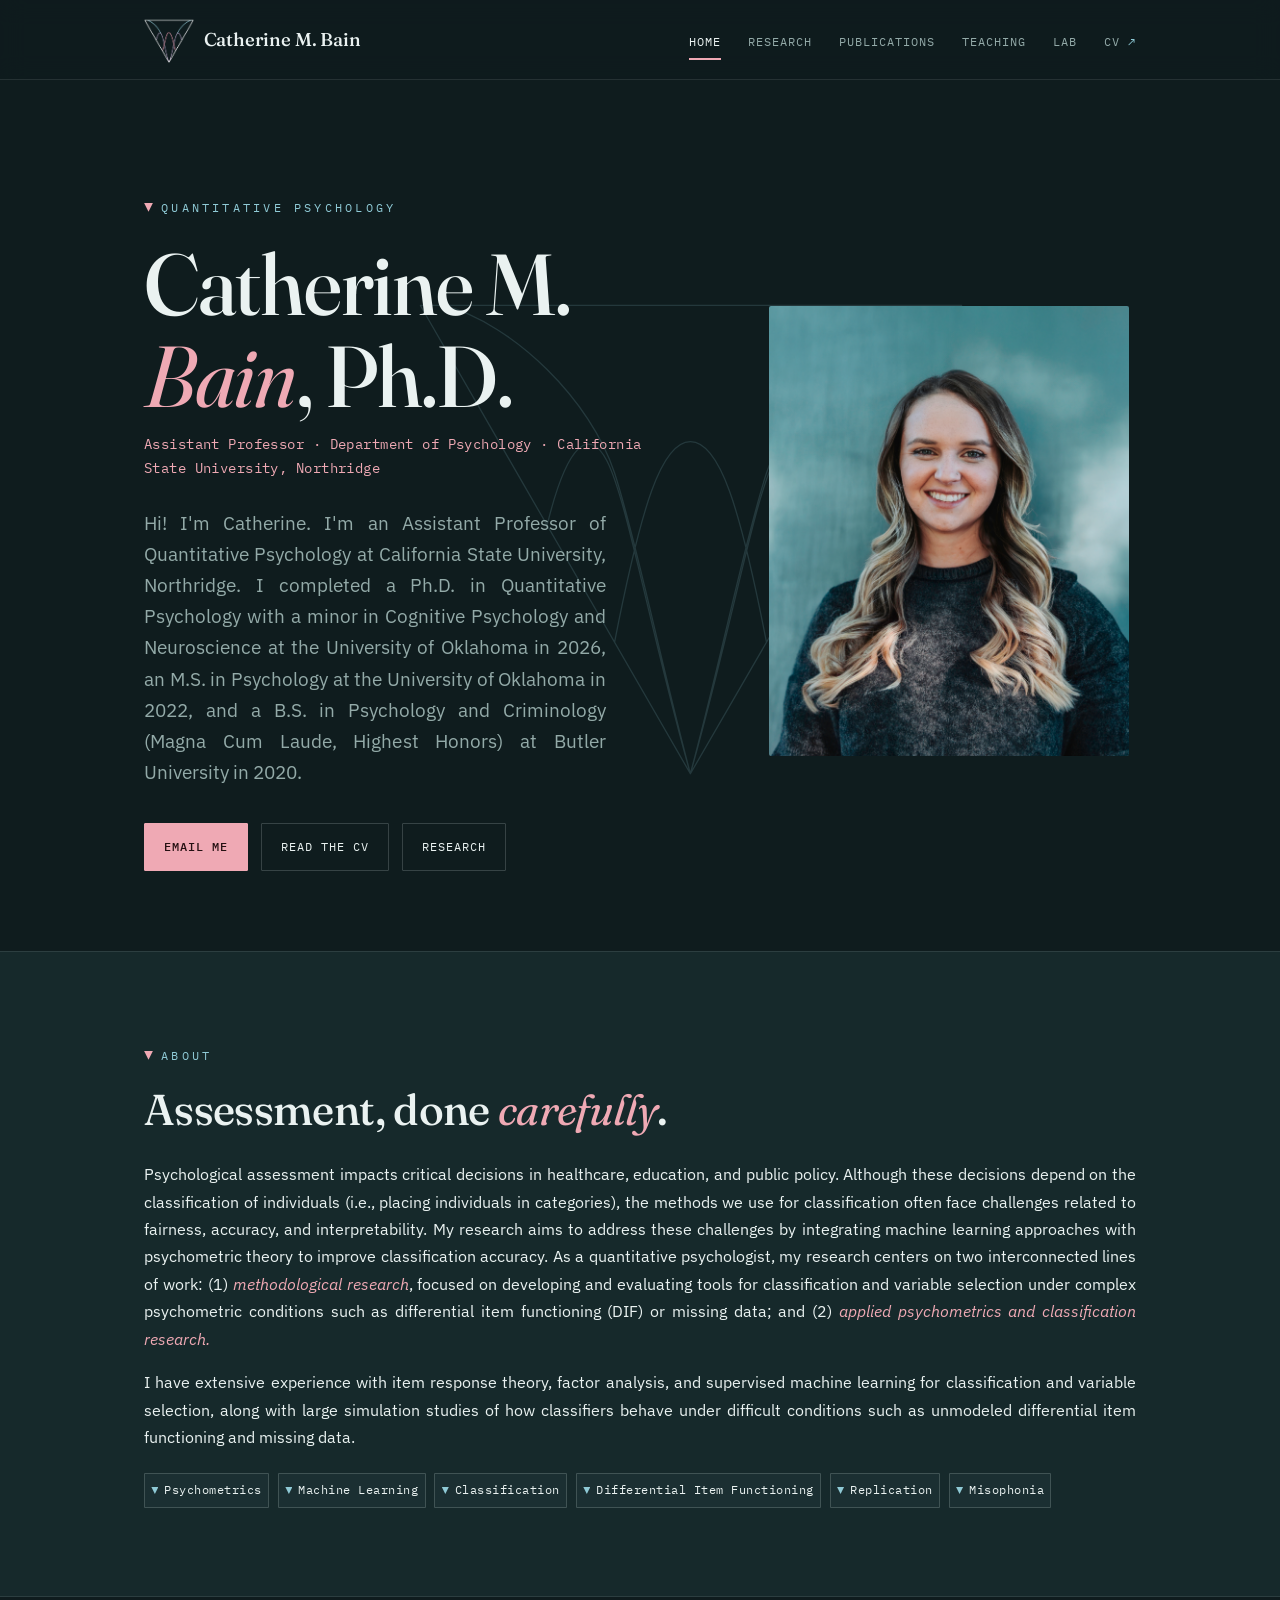
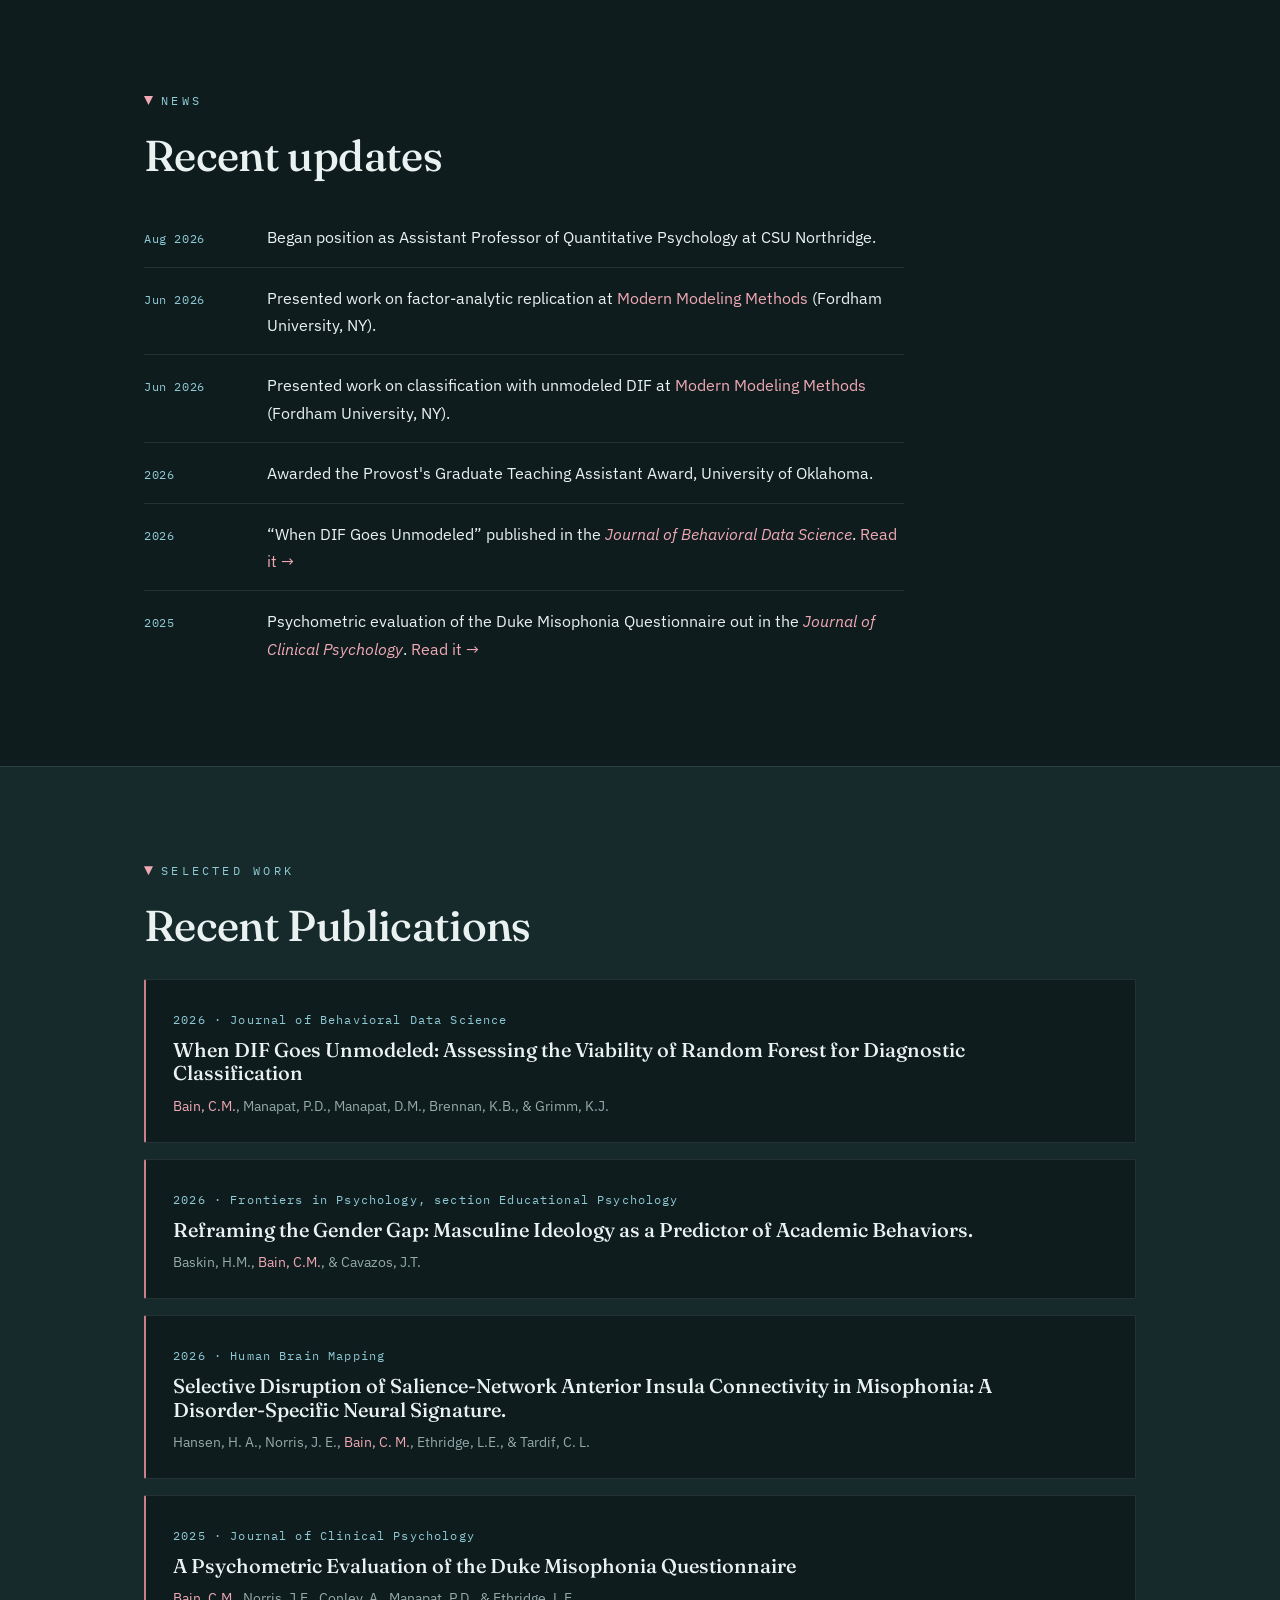
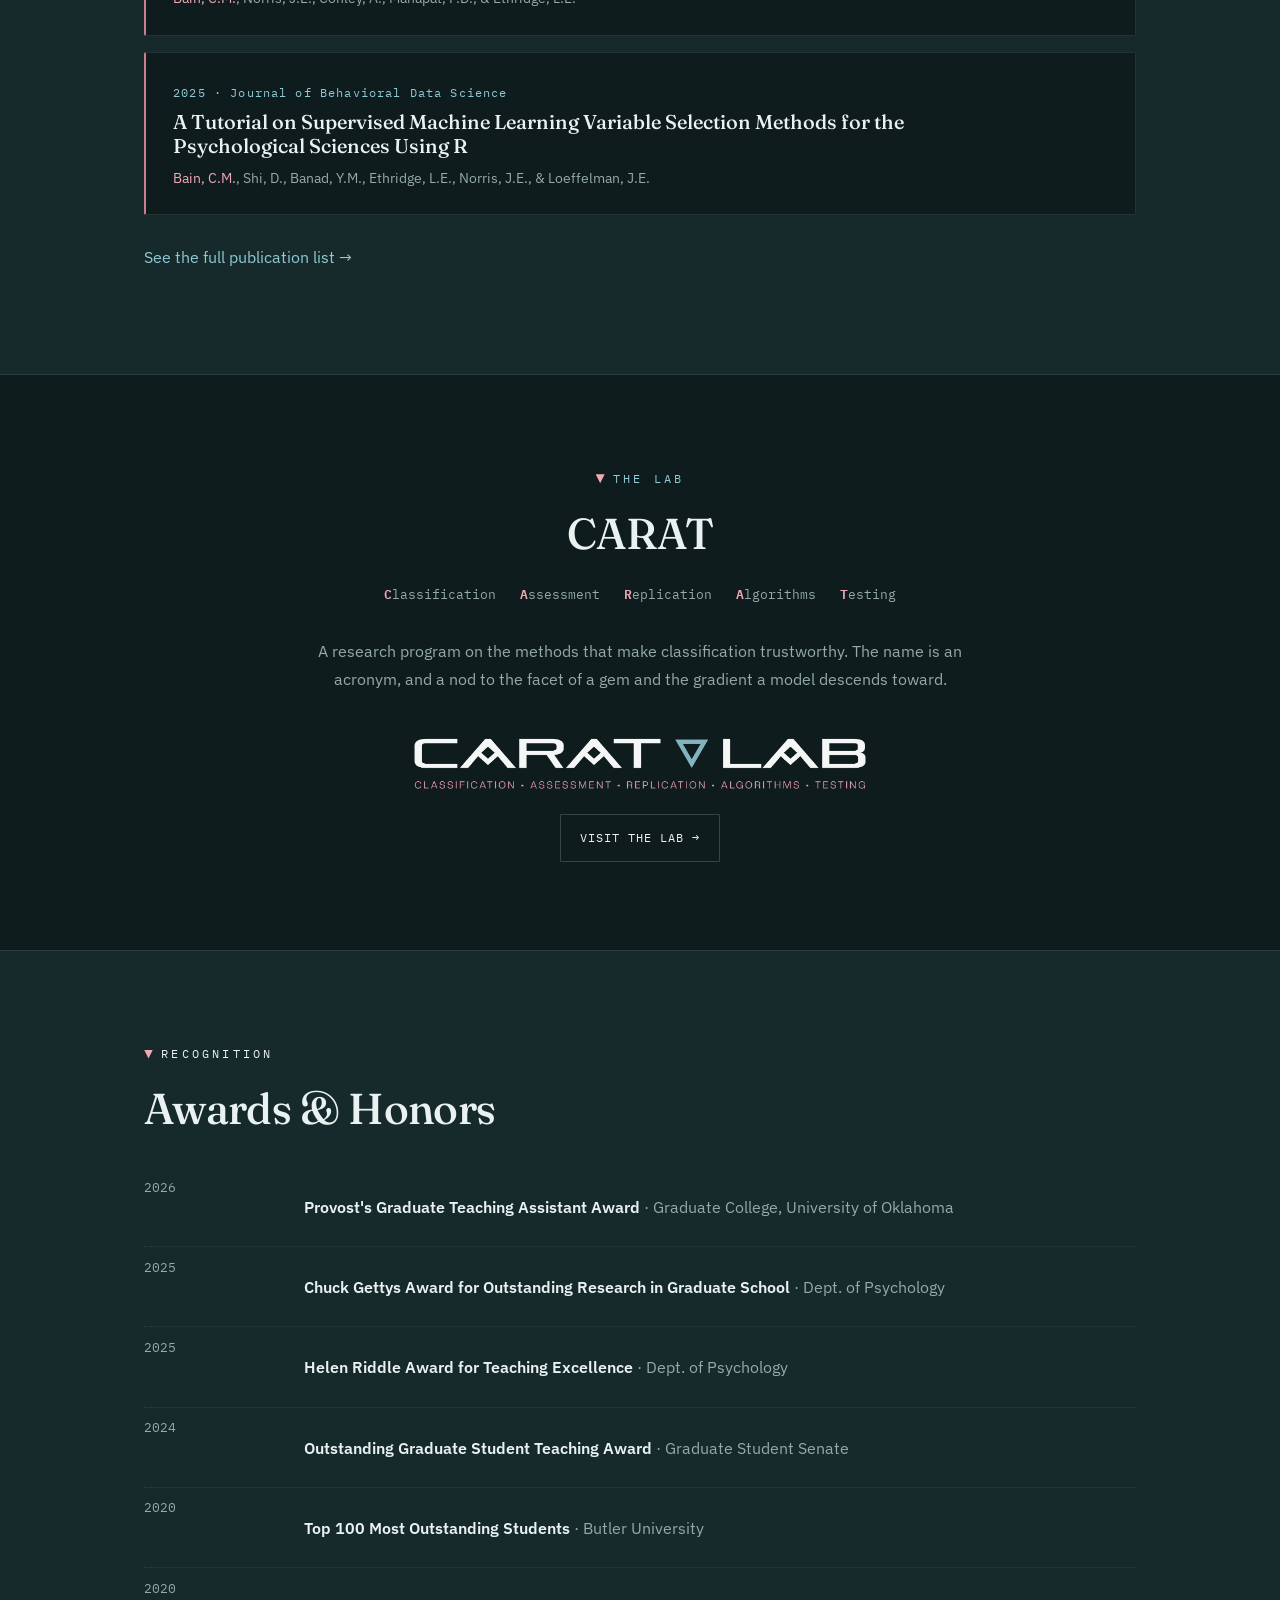
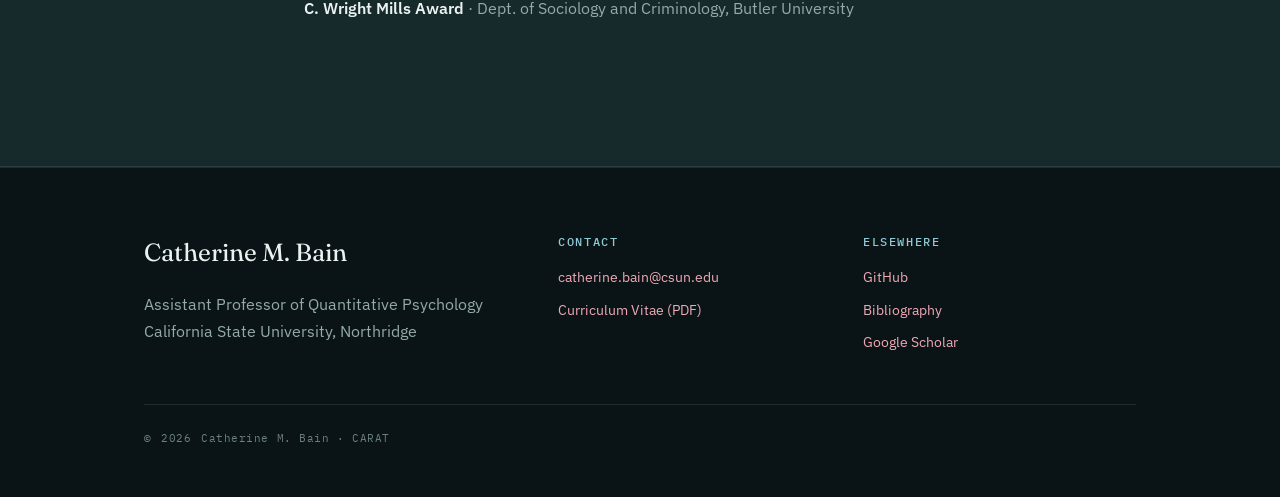
==== index.html @ bd5c44a2 "fix g scholar" ====
<!DOCTYPE html>
<html lang="en">
<head>
  <meta charset="UTF-8">
  <meta name="viewport" content="width=device-width, initial-scale=1.0">
  <title>Catherine M. Bain — Quantitative Psychology</title>
  <meta name="description" content="Catherine M. Bain, Assistant Professor of Quantitative Psychology at California State University, Northridge. Psychometrics, machine learning, and psychological classification.">
  <link rel="icon" href="assets/caratlab_triangle_only.png" type="image/png">
  <link rel="preconnect" href="https://fonts.googleapis.com">
  <link rel="preconnect" href="https://fonts.gstatic.com" crossorigin>
  <link href="https://fonts.googleapis.com/css2?family=Fraunces:ital,opsz,wght@0,9..144,400;0,9..144,500;0,9..144,600;1,9..144,400;1,9..144,500&family=IBM+Plex+Sans:wght@400;500;600&family=IBM+Plex+Mono:wght@400;500&display=swap" rel="stylesheet">
  <link rel="stylesheet" href="css/style.css">
</head>
<body>
  <nav class="nav">
    <div class="nav-inner">
      <a class="brand" href="index.html">
        <img src="assets/caratlab_triangle_only.png" alt='lab logo' width="50" style="vertical-align:middle">
        <!-- <svg viewBox="0 0 24 27" fill="none" aria-hidden="true"><path d="M8 3 L16 3 L21 9 L12 25 L3 9 Z" stroke="#8FCAD6" stroke-width="1.3"/><path d="M12 3 L12 25 M3 9 L21 9 M8 3 L6 9 M16 3 L18 9" stroke="#8FCAD6" stroke-width="0.9" opacity="0.65"/></svg> -->
        Catherine M. Bain
      </a>
      <button class="nav-toggle" aria-label="Menu"><span></span><span></span><span></span></button>
      <ul class="nav-links">
        <li><a href="index.html" class="active">Home</a></li>
        <li><a href="research.html">Research</a></li>
        <li><a href="publications.html">Publications</a></li>
        <li><a href="teaching.html">Teaching</a></li>
        <li><a href="lab.html">Lab</a></li>
        <li><a href="assets/Bain_CV.pdf" class="ext" target="_blank" rel="noopener">CV</a></li>
      </ul>
    </div>
  </nav>

  <header class="hero">
    <svg class="hero-gem gem-svg" xmlns="http://www.w3.org/2000/svg"
     viewBox="0 0 1788 1788" fill="none" aria-hidden="true">
      <path
    d="
      M 30 225
      L 1758 225
      L 892 1720
      Z

      M 105 225
      C 330 285, 575 530, 650 760
      C 720 975, 790 1335, 892 1720

      M 1680 225
      C 1455 285, 1210 530, 1135 760
      C 1065 975, 995 1335, 892 1720

      M 435 925
      C 500 660, 570 615, 625 720
      C 690 845, 760 1250, 892 1720

      M 1350 925
      C 1285 660, 1215 615, 1160 720
      C 1095 845, 1025 1250, 892 1720

      M 650 1300
      C 735 865, 800 660, 892 660
      C 985 660, 1050 865, 1135 1300
    "
    stroke="currentColor"
    stroke-width="1.3"
    stroke-linecap="round"
    stroke-linejoin="round"
    vector-effect="non-scaling-stroke"
  />
    </svg>
    <div class="wrap hero-grid">
      <div>
        <span class="eyebrow">Quantitative Psychology</span>
        <h1>Catherine M. <em>Bain</em>, Ph.D.</h1>
        <p class="role">Assistant Professor &middot; Department of Psychology &middot; California State University, Northridge</p>
        <p class="lede">Hi! I'm Catherine. I'm an Assistant Professor of Quantitative Psychology at California State University, Northridge. I completed a Ph.D. in Quantitative Psychology with a minor in Cognitive Psychology and Neuroscience at the University of Oklahoma in 2026, an M.S. in Psychology at the University of Oklahoma in 2022, and a B.S. in Psychology and Criminology (Magna Cum Laude, Highest Honors) at Butler University in 2020.</p>
        <div class="actions">
          <a class="btn primary" href="mailto:catherine.bain@csun.edu">Email me</a>
          <a class="btn" href="assets/Bain_CV.pdf" target="_blank" rel="noopener">Read the CV</a>
          <a class="btn" href="research.html">Research</a>
        </div>
      </div>
      <div class="portrait">
        <img src="assets/headshot.jpg" alt="Catherine M. Bain" width="400">
        <!-- <svg class="facet gem-svg" viewBox="0 0 30 34" fill="none" aria-hidden="true"><path d="M9 2 L21 2 L28 10 L15 32 L2 10 Z" stroke="currentColor" stroke-width="1.4"/><path d="M15 2 L15 32 M2 10 L28 10" stroke="currentColor" stroke-width="1" opacity="0.7"/></svg> -->
      </div>
    </div>
  </header>

  <section class="section alt" id="about">
    <div class="wrap">
      <span class="eyebrow">About</span>
      <h2>Assessment, done <em>carefully</em>.</h2>
      <p class="full" style="text-justify: inter-word; text-align: justify; max-width: 100ch;">Psychological assessment impacts critical decisions in healthcare, education, and public policy. Although these decisions depend on the classification of individuals (i.e., placing individuals in categories), the methods we use for classification often face challenges related to fairness, accuracy, and interpretability. My research aims to address these challenges by integrating machine learning approaches with psychometric theory to improve classification accuracy. As a quantitative psychologist, my research centers on two interconnected lines of work: (1) <em>methodological research</em>, focused on developing and evaluating tools for classification and variable selection under complex psychometric conditions such as differential item functioning (DIF) or missing data; and (2) <em>applied psychometrics and classification research.</em> </p>
      <!-- <p>I am an incoming Assistant Professor of Quantitative Psychology at California State University, Northridge. My core expertise is in psychometric methods and machine learning approaches to psychological classification and measurement. My work develops and evaluates tools that improve the accuracy, fairness, and interpretability of assessment, with a sustained applied focus on misophonia.</p> -->
      <p style="text-justify: inter-word; text-align: justify; max-width: 100ch;">I have extensive experience with item response theory, factor analysis, and supervised machine learning for classification and variable selection, along with large simulation studies of how classifiers behave under difficult conditions such as unmodeled differential item functioning and missing data.</p>
      <div class="chips" style="max-width: 100ch;">
        <span class="chip">Psychometrics</span>
        <span class="chip">Machine Learning</span>
        <span class="chip">Classification</span>
        <span class="chip">Differential Item Functioning</span>
        <span class="chip">Replication</span>
        <span class="chip">Misophonia</span>
      </div>
    </div>
  </section>

  <section class="section" id="news">
    <div class="wrap">
      <span class="eyebrow">News</span>
      <h2>Recent updates</h2>
      <ul class="news">
        <li><span class="when">Aug 2026</span><p class="what">Began position as Assistant Professor of Quantitative Psychology at CSU Northridge.</p></li>
        <li><span class="when">Jun 2026</span><p class="what">Presented work on factor-analytic replication at <a href="publications.html">Modern Modeling Methods</a> (Fordham University, NY).</p></li>
        <li><span class="when">Jun 2026</span><p class="what">Presented work on classification with unmodeled DIF at <a href="publications.html">Modern Modeling Methods</a> (Fordham University, NY).</p></li>
        <li><span class="when">2026</span><p class="what">Awarded the Provost's Graduate Teaching Assistant Award, University of Oklahoma.</p></li>
        <li><span class="when">2026</span><p class="what">&ldquo;When DIF Goes Unmodeled&rdquo; published in the <em>Journal of Behavioral Data Science</em>. <a href="https://doi.org/10.35566/jbds/bainmmbg" target="_blank" rel="noopener">Read it &rarr;</a></p></li>
        <li><span class="when">2025</span><p class="what">Psychometric evaluation of the Duke Misophonia Questionnaire out in the <em>Journal of Clinical Psychology</em>. <a href="https://doi.org/10.1002/jclp.70028" target="_blank" rel="noopener">Read it &rarr;</a></p></li>
      </ul>
    </div>
  </section>

  <section class="section alt" id="selected">
    <div class="wrap">
      <span class="eyebrow">Selected work</span>
      <h2>Recent Publications</h2>
      <div class="cards">
        <article class="card">
          <span class="yr">2026 &middot; Journal of Behavioral Data Science</span>
          <p class="ttl">When DIF Goes Unmodeled: Assessing the Viability of Random Forest for Diagnostic Classification</p>
          <p class="meta"><em>Bain, C.M.</em>, Manapat, P.D., Manapat, D.M., Brennan, K.B., &amp; Grimm, K.J.</p>
        </article>
        <article class="card">
          <span class="yr"> 2026 &middot; Frontiers in Psychology, section Educational Psychology</span>
          <p class="ttl">Reframing the Gender Gap: Masculine Ideology as a Predictor of Academic Behaviors.</p>
          <p class="meta">Baskin, H.M., <em>Bain, C.M.</em>, &amp; Cavazos, J.T.</p>
        </article>
        <article class="card">
          <span class="yr"> 2026 &middot; Human Brain Mapping</span>
          <p class="ttl">Selective Disruption of Salience‐Network Anterior Insula Connectivity in Misophonia: A Disorder‐Specific Neural Signature.</p>
          <p class="meta">Hansen, H. A., Norris, J. E., <em>Bain, C. M.</em>, Ethridge, L.E., &amp; Tardif, C. L.</p>
        </article>
        <article class="card">
          <span class="yr">2025 &middot; Journal of Clinical Psychology</span>
          <p class="ttl">A Psychometric Evaluation of the Duke Misophonia Questionnaire</p>
          <p class="meta"><em>Bain, C.M.</em>, Norris, J.E., Conley, A., Manapat, P.D., &amp; Ethridge, L.E.</p>
        </article>
        <article class="card">
          <span class="yr">2025 &middot; Journal of Behavioral Data Science</span>
          <p class="ttl">A Tutorial on Supervised Machine Learning Variable Selection Methods for the Psychological Sciences Using R</p>
          <p class="meta"><em>Bain, C.M.</em>, Shi, D., Banad, Y.M., Ethridge, L.E., Norris, J.E., &amp; Loeffelman, J.E.</p>
        </article>
      </div>
      <p style="margin-top:1.7rem;"><a href="publications.html">See the full publication list &rarr;</a></p>
    </div>
  </section>

  <section class="section lab-band" id="lab">
    <div class="wrap">
      <span class="eyebrow" style="justify-content:center;">The Lab</span>
      <h2>CARAT</h2>
        <div class="expand">
          <span><b>C</b>lassification</span>
          <span><b>A</b>ssessment</span>
          <span><b>R</b>eplication</span>
          <span><b>A</b>lgorithms</span>
          <span><b>T</b>esting</span>
        </div>
      <p style="margin:0 auto;color:var(--muted);">A research program on the methods that make classification trustworthy. The name is an acronym, and a nod to the facet of a gem and the gradient a model descends toward.</p>
      <img class="logo" src="assets/carat-logo.png" alt="CARAT lab logo: Classification, Assessment, Replication, Algorithms, Testing">

      <a class="btn" href="lab.html">Visit the lab &rarr;</a>
    </div>
  </section>

  <section class="section alt">
    <div class="wrap">
      <p class="eyebrow">Recognition</p>
      <h2>Awards &amp; Honors</h2>
      <div class="tgroup" style="border-top:0;padding-top:0.5rem;">
        <div class="trow"><span class="term">2026</span><p class="course"><strong>Provost's Graduate Teaching Assistant Award</strong> <span>&middot; Graduate College, University of Oklahoma</span></p></div>
        <div class="trow"><span class="term">2025</span><p class="course"><strong>Chuck Gettys Award for Outstanding Research in Graduate School</strong> <span>&middot; Dept. of Psychology</span></p></div>
        <div class="trow"><span class="term">2025</span><p class="course"><strong>Helen Riddle Award for Teaching Excellence</strong> <span>&middot; Dept. of Psychology</span></p></div>
        <div class="trow"><span class="term">2024</span><p class="course"><strong>Outstanding Graduate Student Teaching Award</strong> <span>&middot; Graduate Student Senate</span></p></div>
        <div class="trow"><span class="term">2020</span><p class="course"><strong>Top 100 Most Outstanding Students</strong> <span>&middot; Butler University</span></p></div>
        <div class="trow"><span class="term">2020</span><p class="course"><strong>C. Wright Mills Award</strong> <span>&middot; Dept. of Sociology and Criminology, Butler University</span></p></div>
      </div>
    </div>
  </section>

  <footer class="footer">
    <div class="wrap footer-grid">
      <div>
        <p class="fname">Catherine M. Bain</p>
        <p>Assistant Professor of Quantitative Psychology<br>California State University, Northridge</p>
      </div>
      <div>
        <h4>Contact</h4>
        <ul>
          <li><a href="mailto:catherine.bain@csun.edu">catherine.bain@csun.edu</a></li>
          <li><a href="assets/Bain_CV.pdf" target="_blank" rel="noopener">Curriculum Vitae (PDF)</a></li>
        </ul>
      </div>
      <div>
        <h4>Elsewhere</h4>
        <ul>
          <li><a href="https://github.com/cbain1" target="_blank" rel="noopener">GitHub</a></li>
          <li><a href="https://www.ncbi.nlm.nih.gov/myncbi/catherine.bain.1/bibliography/public/" target="_blank" rel="noopener">Bibliography</a></li>
          <li><a href="https://scholar.google.com/citations?user=GXT5P3IAAAAJ&hl=en" target="_blank" rel="noopener">Google Scholar</a></li>
        </ul>
      </div>
    </div>
    <div class="wrap"><p class="copy">&copy; <span id="yr"></span> Catherine M. Bain &middot; CARAT</p></div>
  </footer>
  <script>document.getElementById('yr').textContent=new Date().getFullYear();</script>
  <script src="js/main.js"></script>
</body>
</html>
---- css/style.css ----
/* ============================================================
   Catherine M. Bain — academic site  (v2, jewel-tone dark)
   Palette from the CARAT logo (rose #E49CA8, teal #84B4C0),
   brightened for a deep teal-black ground so the accents glow.
   Signature: a custom brilliant-cut gem whose facets converge
   to a single point — the carat, the ∇, the minimum a model
   descends toward.
   ============================================================ */

:root {
  --bg:      #0F1C1E;
  --bg-2:    #16292B;
  --bg-3:    #1F3A3D;
  --line:    rgba(233,242,241,0.10);
  --line-2:  rgba(233,242,241,0.18);
  --text:    #EAF2F1;
  --muted:   #93AAA8;
  --rose:    #EFA9B4;
  --rose-dim:#C9808C;
  --teal:    #8FCAD6;
  --teal-dim:#5E97A3;

  --font-display: "Fraunces", Georgia, serif;
  --font-body:    "IBM Plex Sans", system-ui, sans-serif;
  --font-mono:    "IBM Plex Mono", ui-monospace, monospace;

  --wrap: 1120px;
  --gutter: clamp(1.25rem, 5vw, 4.5rem);
}

* { box-sizing: border-box; }
html { scroll-behavior: smooth; }
@media (prefers-reduced-motion: reduce) {
  html { scroll-behavior: auto; }
  * { animation: none !important; transition: none !important; }
}

body {
  margin: 0;
  background: var(--bg);
  color: var(--text);
  font-family: var(--font-body);
  font-size: 1.02rem;
  line-height: 1.68;
  -webkit-font-smoothing: antialiased;
  text-rendering: optimizeLegibility;
  overflow-x: hidden;
}

a { color: var(--teal); text-decoration: none; transition: color .18s; }
a:hover { color: var(--rose); }
img { max-width: 100%; display: block; }

.wrap { max-width: var(--wrap); margin: 0 auto; padding-inline: var(--gutter); }

h1, h2, h3 {
  font-family: var(--font-display);
  font-weight: 500;
  line-height: 1.06;
  letter-spacing: -0.015em;
  font-optical-sizing: auto;
}
h1 em, h2 em, h3 em, p em { font-style: italic; font-weight: 400; color: var(--rose); }

.background_logo {
  opacity: 0.06;
}

.eyebrow {
  font-family: var(--font-mono);
  font-size: 0.72rem;
  letter-spacing: 0.28em;
  text-transform: uppercase;
  color: var(--teal);
  display: inline-flex; align-items: center; gap: 0.7em;
  margin: 0 0 1.4rem;
}
.eyebrow::before {
  content: ""; width: 9px; height: 9px;
  background: var(--rose);
  clip-path: polygon(50% 100%, 0 0, 100% 0);
}

/* ---------- gem mark (reusable) ---------- */
.gem-svg { display:block; }
.gem-svg path { vector-effect: non-scaling-stroke; }

/* ---------- nav ---------- */
.nav {
  position: sticky; top: 0; z-index: 60;
  background: color-mix(in srgb, var(--bg) 82%, transparent);
  backdrop-filter: blur(12px) saturate(120%);
  border-bottom: 1px solid var(--line);
}
.nav-inner {
  max-width: var(--wrap); margin: 0 auto;
  padding: 0.9rem var(--gutter);
  display: flex; align-items: center; justify-content: space-between;
}
.brand {
  font-family: var(--font-display); font-weight: 500; font-size: 1.16rem;
  color: var(--text); letter-spacing: -0.01em;
  display: flex; align-items: center; gap: 0.6rem;
}
.brand svg { width: 16px; height: 18px; }
.nav-links { display: flex; align-items: center; gap: 1.7rem; list-style: none; margin: 0; padding: 0; }
.nav-links a {
  font-family: var(--font-mono); font-size: 0.76rem;
  letter-spacing: 0.08em; text-transform: uppercase;
  color: var(--muted); padding: 0.3rem 0; position: relative;
}
.nav-links a:hover, .nav-links a.active { color: var(--text); }
.nav-links a.active::after {
  content: ""; position: absolute; left: 0; right: 0; bottom: -0.4rem;
  height: 2px; background: var(--rose);
}
.nav-links a.ext::after { content: " ↗"; color: var(--teal); }

.nav-toggle { display: none; background: none; border: 0; cursor: pointer; padding: 0.4rem; }
.nav-toggle span { display: block; width: 22px; height: 2px; background: var(--text); margin: 4px 0; transition: .2s; }

@media (max-width: 820px) {
  .nav-toggle { display: block; }
  .nav-links {
    position: absolute; top: 100%; left: 0; right: 0;
    flex-direction: column; align-items: flex-start; gap: 0;
    background: var(--bg-2); border-bottom: 1px solid var(--line);
    padding: 0.4rem var(--gutter) 1rem;
    max-height: 0; overflow: hidden; transition: max-height .25s ease;
  }
  .nav-links.open { max-height: 420px; }
  .nav-links li { width: 100%; }
  .nav-links a { display: block; padding: 0.8rem 0; width: 100%; border-bottom: 1px solid var(--line); }
}

/* ---------- hero ---------- */
.hero { position: relative; padding: clamp(3.5rem, 9vw, 7rem) 0 clamp(3rem, 7vw, 5rem); overflow: hidden; }
.hero-gem {
  position: absolute; z-index: 0; pointer-events: none;
  right: 46%; top: 50%; transform: translate(50%, -50%);
  width: min(52vw, 560px); opacity: 0.16;
  color: var(--teal);
}
.hero-gem path { stroke: currentColor; }
.hero-grid {
  position: relative; z-index: 2;
  display: grid; grid-template-columns: 1.3fr 0.9fr;
  gap: clamp(2rem, 6vw, 5rem); align-items: center;
}
.hero h1 { font-size: clamp(2.9rem, 8vw, 5.4rem); margin: 0 0 0.6rem; }
.hero .role {
  font-family: var(--font-mono); font-size: 0.9rem;
  color: var(--rose); letter-spacing: 0.03em; margin: 0 0 1.7rem;
}
.hero .lede { font-size: 1.16rem; color: var(--muted); max-width: 42ch; margin: 0 0 2.2rem; text-justify: inter-word; text-align: justify;}

.actions { display: flex; flex-wrap: wrap; gap: 0.8rem; }
.btn {
  font-family: var(--font-mono); font-size: 0.76rem;
  letter-spacing: 0.08em; text-transform: uppercase;
  padding: 0.78rem 1.2rem; border: 1px solid var(--line-2); color: var(--text);
  transition: .18s; display: inline-flex; align-items: center; gap: 0.5rem; border-radius: 1px;
}
.btn:hover { border-color: var(--teal); color: var(--teal); background: rgba(143,202,214,0.06); }
.btn.primary { background: var(--rose); border-color: var(--rose); color: #241012; font-weight: 500; }
.btn.primary:hover { background: var(--teal); border-color: var(--teal); color: #0c2023; }

/* portrait */
.portrait { position: relative; max-width: 360px; justify-self: center; }
.portrait img { border-radius: 2px; position: relative; z-index: 2; filter: saturate(1.02); }
.portrait::before {
  content: ""; position: absolute; 
  /* inset: 16px -16px -16px 16px; */
  /* border: 1px solid var(--teal-dim); border-radius: 2px; z-index: 1; opacity: 0.7; */
}
.portrait .facet {
  position: absolute; z-index: 3; right: -13px; top: -13px; width: 30px; height: 34px; color: var(--rose);
}

/* ---------- generic section ---------- */
.section { padding: clamp(3.2rem, 7vw, 5.5rem) 0; position: relative; }
.section.alt { background: var(--bg-2); border-block: 1px solid var(--line); }
.section h2 { font-size: clamp(1.9rem, 4vw, 2.7rem); margin: 0 0 1.7rem; }
.section p { max-width: 66ch; color: var(--text); }
.section p.sub { color: var(--muted); }

/* interest tags */
.chips { display: flex; flex-wrap: wrap; gap: 0.55rem; margin-top: 1.4rem; }
.chip {
  font-family: var(--font-mono); font-size: 0.76rem; letter-spacing: 0.04em;
  padding: 0.4rem 0.4rem; border: 1px solid var(--line-2);
  color: var(--text); background: rgba(143,202,214,0.04); border-radius: 1px;
  display: inline-flex; align-items: center; gap: 0.5em;
}
.chip::before { content: ""; width: 7px; height: 7px; background: var(--teal); clip-path: polygon(50% 100%, 0 0, 100% 0); }

/* selected work cards */
.cards { display: grid; gap: 1rem; margin-top: 1.9rem; }
.card {
  background: var(--bg-2); border: 1px solid var(--line);
  border-left: 2px solid var(--rose-dim); border-radius: 2px;
  padding: 1.5rem 1.7rem; transition: .18s;
}
.section.alt .card { background: var(--bg); }
.card:hover { border-left-color: var(--teal); transform: translateX(4px); background: var(--bg-3); }
.card .yr { font-family: var(--font-mono); font-size: 0.72rem; color: var(--teal); letter-spacing: 0.1em; }
.card .ttl { font-family: var(--font-display); font-size: 1.25rem; font-weight: 500; margin: 0.4rem 0 0.55rem; color: var(--text); line-height: 1.18; }
.card .meta { font-size: 0.9rem; color: var(--muted); margin: 0; }
.card .meta em { color: var(--rose); font-style: normal; }

/* ---------- news / updates ---------- */
.news { list-style: none; margin: 1.8rem 0 0; padding: 0; max-width: 760px; }
.news li { display: grid; grid-template-columns: 6.5rem 1fr; gap: 1.2rem; padding: 1rem 0; border-top: 1px solid var(--line); align-items: baseline; }
.news li:first-child { border-top: 0; }
.news .when { font-family: var(--font-mono); font-size: 0.76rem; color: var(--teal); letter-spacing: 0.05em; }
.news .what { margin: 0; color: var(--text); }
.news .what a { color: var(--rose); }

/* ---------- research numbered lines ---------- */
.line { display: grid; grid-template-columns: 3.2rem 1fr; gap: 1.8rem; padding: 2.4rem 0; border-top: 1px solid var(--line); }
.line:first-of-type { border-top: 0; }
.line .num { font-family: var(--font-display); font-size: 2.1rem; font-style: italic; color: var(--teal-dim); line-height: 1; padding-top: 0.15rem; }
.line h3 { font-size: 1.5rem; margin: 0 0 0.85rem; }
.line p { color: var(--muted); }
.line .refs { list-style: none; margin: 1.2rem 0 0; padding: 0; }
.line .refs li { font-size: 0.88rem; color: var(--muted); padding-left: 1.2rem; position: relative; margin-bottom: 0.55rem; }
.line .refs li::before { content: ""; position: absolute; left: 0; top: 0.55em; width: 8px; height: 8px; background: var(--rose); clip-path: polygon(50% 100%, 0 0, 100% 0); }
.line .refs strong { color: var(--text); font-weight: 600; }
.line .refs em { color: var(--teal); font-style: italic; }

/* ---------- publications ---------- */
.pubgroup { padding: 2.4rem 0; border-top: 1px solid var(--line); }
.pubgroup:first-of-type { border-top: 0; padding-top: 0.5rem; }
.pubgroup h2 { font-size: 1.7rem; margin: 0 0 1.2rem; }
.pub { display: grid; grid-template-columns: 6rem 1fr; gap: 1.1rem; padding: 1.05rem 0; border-top: 1px solid var(--line); align-items: baseline; transition: .15s; }
.pub:first-of-type { border-top: 0; }
.pub:hover { background: rgba(143,202,214,0.035); }
.pub .py { font-family: var(--font-mono); font-size: 0.78rem; color: var(--teal); }
.pub .pt { margin: 0; font-size: 0.95rem; color: var(--muted); }
.pub .pt .me { color: var(--text); font-weight: 600; }
.pub .pt .venue { color: var(--rose-dim); font-style: italic; }
.pub .badge {
  display: inline-block; font-family: var(--font-mono); font-size: 0.62rem;
  letter-spacing: 0.08em; text-transform: uppercase; color: var(--rose);
  border: 1px solid var(--rose-dim); border-radius: 20px; padding: 0.1rem 0.6rem; margin-left: 0.45rem;
}
.note { font-size: 0.85rem; color: var(--muted); font-style: italic; margin: 0 0 2rem; padding-left: 1rem; border-left: 2px solid var(--rose-dim); }
.note u { text-decoration-color: var(--teal); text-underline-offset: 2px; }

/* ---------- teaching ---------- */
.tgroup { padding: 1.9rem 0; border-top: 1px solid var(--line); }
.tgroup:first-of-type { border-top: 0; }
.tgroup h3 { font-family: var(--font-mono); font-size: 0.78rem; letter-spacing: 0.14em; text-transform: uppercase; color: var(--teal); font-weight: 500; margin: 0 0 1.1rem; }
.trow { display: grid; grid-template-columns: 9rem 1fr; gap: 1rem; padding: 0.6rem 0; border-top: 1px dotted var(--line); }
.trow:first-of-type { border-top: 0; }
.trow .term { font-family: var(--font-mono); font-size: 0.8rem; color: var(--muted); }
.trow .course strong { color: var(--text); font-weight: 600; }
.trow .course span { color: var(--muted); }

/* ---------- CARAT lab band + page ---------- */
.lab-band { text-align: center; }
.lab-band .logo { max-width: 640px; margin: 1.6rem auto 0; opacity: 0.96; }
.lab-band .expand { display: flex; flex-wrap: wrap; justify-content: center; gap: 0.4rem 1.5rem; margin: 1.7rem 0 2rem; }
.lab-band .expand span { font-family: var(--font-mono); font-size: 0.8rem; color: var(--muted); }
.lab-band .expand b { color: var(--rose); font-weight: 600; }

.acronym { display: grid; gap: 0; margin-top: 1rem; max-width: 820px; }
.acronym .row { display: grid; grid-template-columns: 4.5rem 1fr; gap: 1.4rem; padding: 1.5rem 0; border-top: 1px solid var(--line); align-items: baseline; }
.acronym .row:first-child { border-top: 0; }
.acronym .letter { font-family: var(--font-display); font-size: 3rem; font-weight: 500; color: var(--teal); line-height: 0.9; }
.acronym .letter span { color: var(--muted); }
.acronym h3 { font-size: 1.3rem; margin: 0 0 0.4rem; }
.acronym p { margin: 0; color: var(--muted); font-size: 0.96rem; }

.lab-hero { position: relative; overflow: hidden; }
.lab-hero .focal-gem { width: min(58vw, 300px); margin: 0 auto 2rem; color: var(--teal); }
.lab-hero .focal-gem .rose { stroke: var(--rose); }

.join {
  background: var(--bg-2); border: 1px solid var(--line); border-radius: 2px;
  padding: clamp(1.8rem, 4vw, 2.6rem); margin-top: 1rem; max-width: 760px;
}
.join h3 { font-size: 1.4rem; margin: 0 0 0.7rem; }
.join p { color: var(--muted); margin: 0 0 1.3rem; }

/* ---------- footer ---------- */
.footer { background: #0A1416; border-top: 1px solid var(--line); padding: clamp(2.6rem, 6vw, 4rem) 0 2.4rem; color: var(--muted); }
.footer a { color: var(--rose); }
.footer a:hover { color: var(--teal); }
.footer-grid { display: grid; grid-template-columns: 1.4fr 1fr 1fr; gap: 2rem; }
.footer h4 { font-family: var(--font-mono); font-size: 0.72rem; letter-spacing: 0.14em; text-transform: uppercase; color: var(--teal); margin: 0 0 0.9rem; font-weight: 500; }
.footer .fname { font-family: var(--font-display); font-size: 1.55rem; color: var(--text); margin: 0 0 0.5rem; }
.footer ul { list-style: none; margin: 0; padding: 0; }
.footer li { margin-bottom: 0.5rem; font-size: 0.9rem; }
.footer .copy { margin-top: 2.6rem; padding-top: 1.5rem; border-top: 1px solid var(--line); font-family: var(--font-mono); font-size: 0.7rem; letter-spacing: 0.05em; color: #6B807E; display: flex; align-items: center; gap: 0.6rem; }
.footer .copy svg { width: 13px; height: 15px; color: var(--teal-dim); }

/* ---------- responsive ---------- */
@media (max-width: 860px) {
  .hero-grid { grid-template-columns: 1fr; }
  .portrait { order: -1; max-width: 280px; }
  .hero-gem { right: 50%; opacity: 0.1; }
  .footer-grid { grid-template-columns: 1fr; gap: 1.7rem; }
}
@media (max-width: 620px) {
  .pub { grid-template-columns: 1fr; gap: 0.15rem; }
  .news li { grid-template-columns: 1fr; gap: 0.15rem; }
  .line { grid-template-columns: 1fr; gap: 0.5rem; }
  .line .num { font-size: 1.7rem; }
  .trow { grid-template-columns: 1fr; gap: 0.1rem; }
  .acronym .row { grid-template-columns: 1fr; gap: 0.5rem; }
}

:focus-visible { outline: 2px solid var(--teal); outline-offset: 3px; border-radius: 1px; }
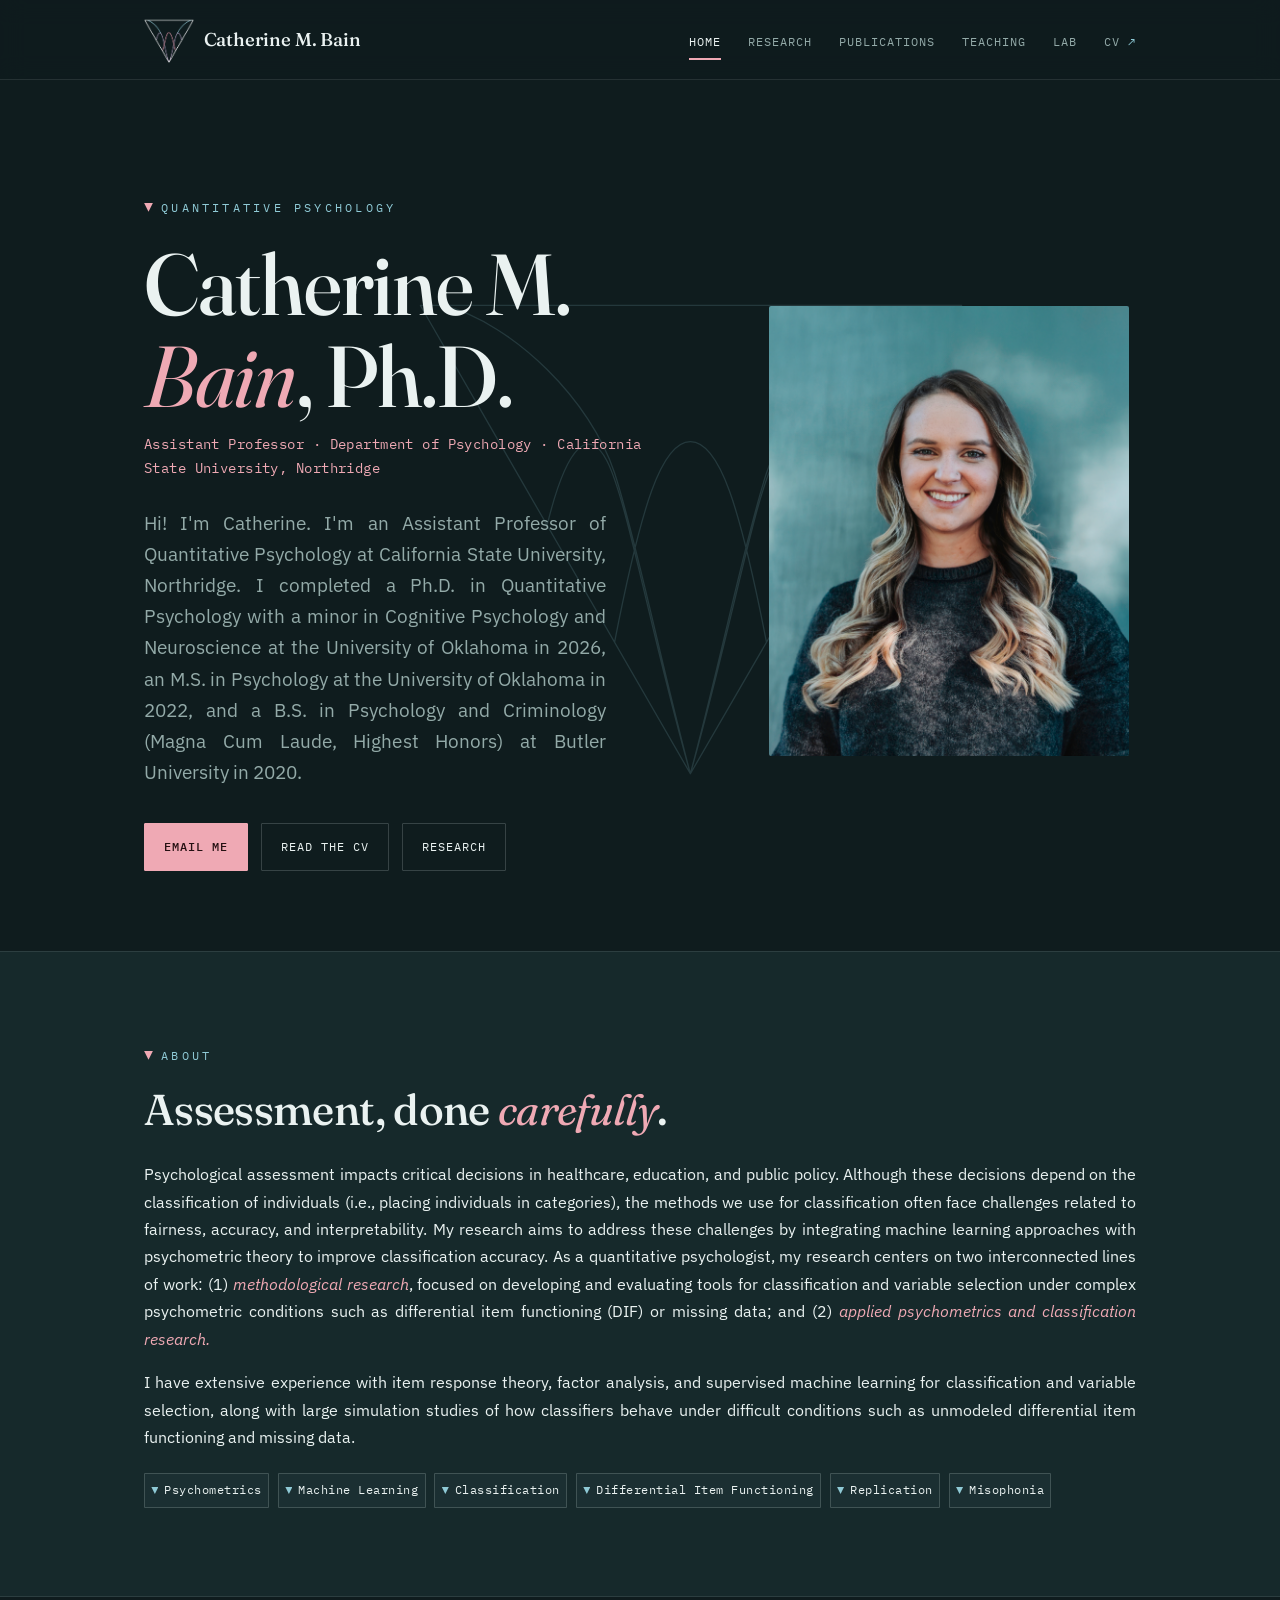
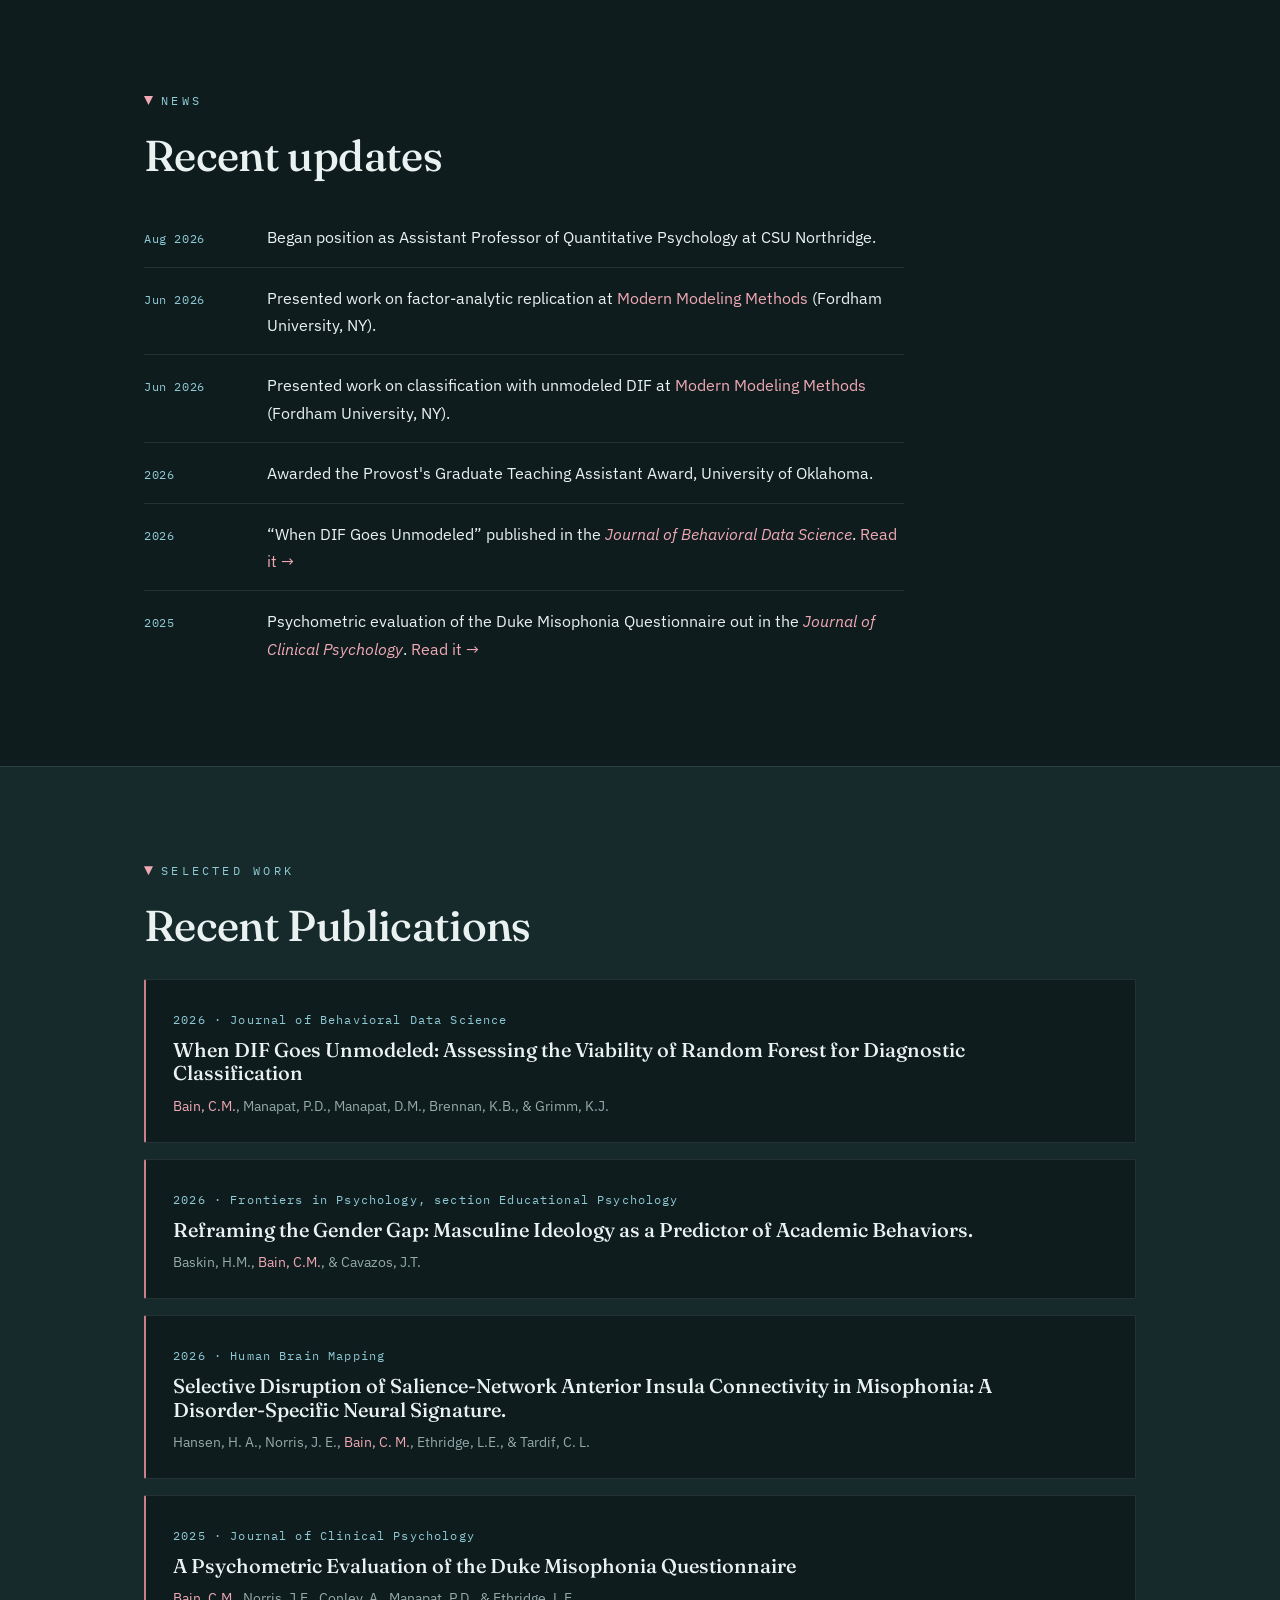
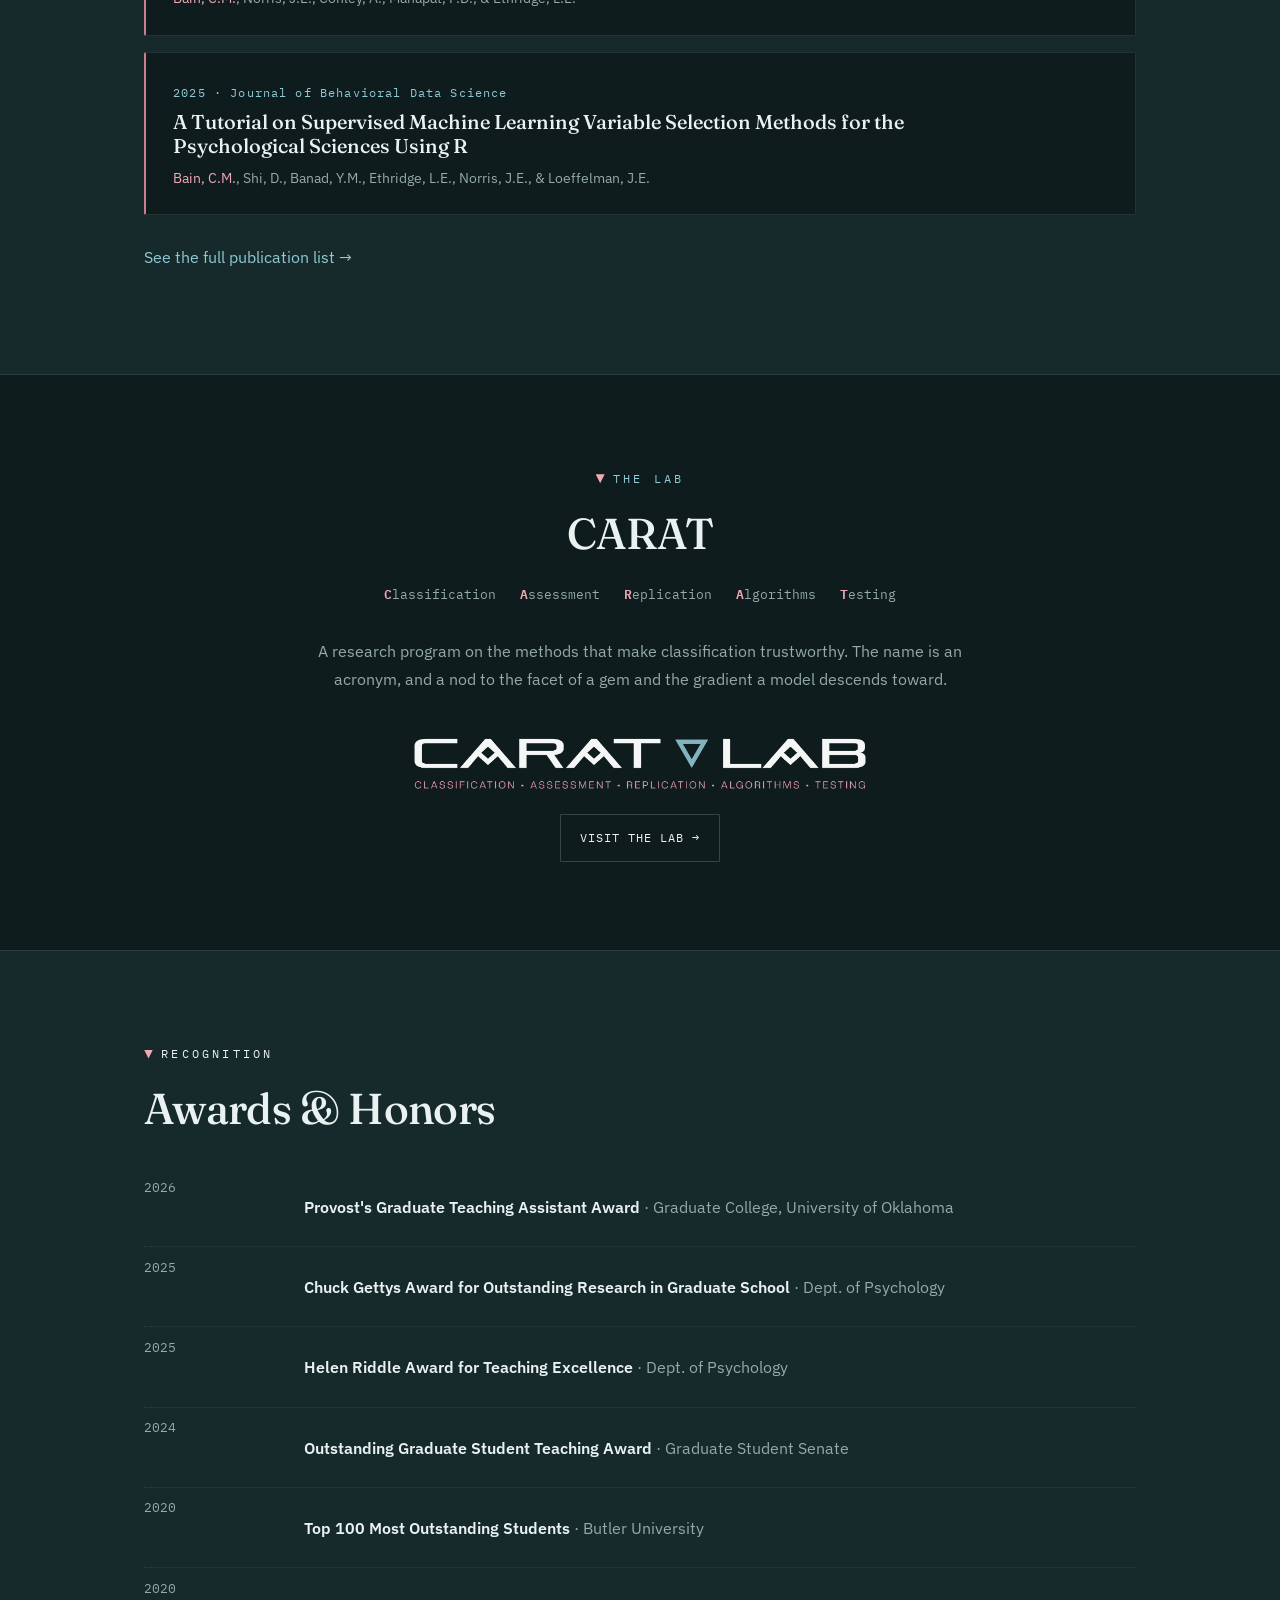
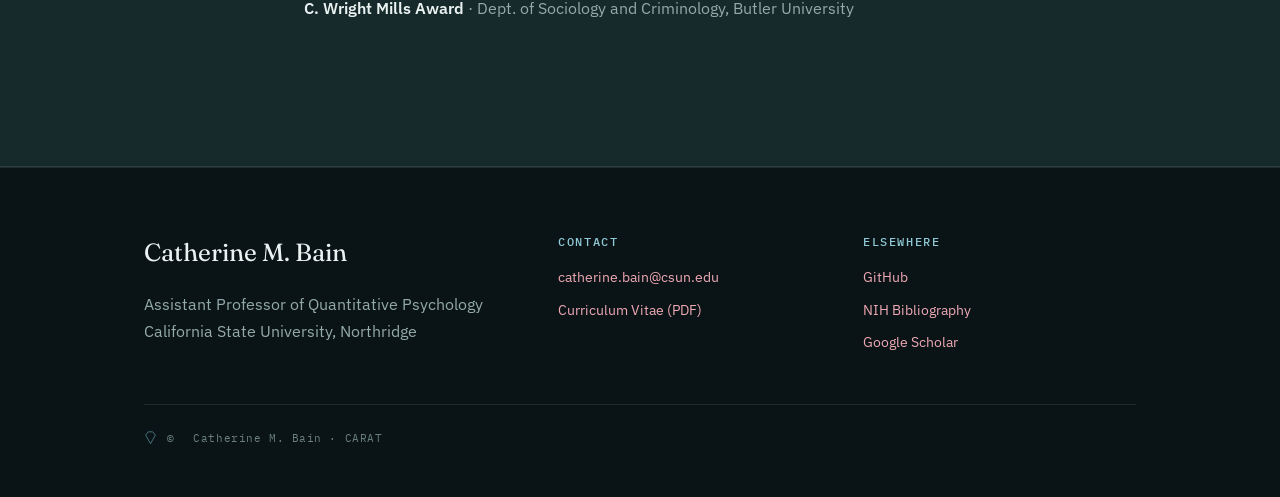
==== commit 94576d94: "trying dynamic footer" ====
--- a/index.html
+++ b/index.html
@@ -188,30 +188,8 @@
     </div>
   </section>
 
-  <footer class="footer">
-    <div class="wrap footer-grid">
-      <div>
-        <p class="fname">Catherine M. Bain</p>
-        <p>Assistant Professor of Quantitative Psychology<br>California State University, Northridge</p>
-      </div>
-      <div>
-        <h4>Contact</h4>
-        <ul>
-          <li><a href="mailto:catherine.bain@csun.edu">catherine.bain@csun.edu</a></li>
-          <li><a href="assets/Bain_CV.pdf" target="_blank" rel="noopener">Curriculum Vitae (PDF)</a></li>
-        </ul>
-      </div>
-      <div>
-        <h4>Elsewhere</h4>
-        <ul>
-          <li><a href="https://github.com/cbain1" target="_blank" rel="noopener">GitHub</a></li>
-          <li><a href="https://www.ncbi.nlm.nih.gov/myncbi/catherine.bain.1/bibliography/public/" target="_blank" rel="noopener">Bibliography</a></li>
-          <li><a href="https://scholar.google.com/citations?user=GXT5P3IAAAAJ&hl=en" target="_blank" rel="noopener">Google Scholar</a></li>
-        </ul>
-      </div>
-    </div>
-    <div class="wrap"><p class="copy">&copy; <span id="yr"></span> Catherine M. Bain &middot; CARAT</p></div>
-  </footer>
+ <div id="footer-placeholder"></div>
+<script src="/js/include-footer.js"></script>
   <script>document.getElementById('yr').textContent=new Date().getFullYear();</script>
   <script src="js/main.js"></script>
 </body>
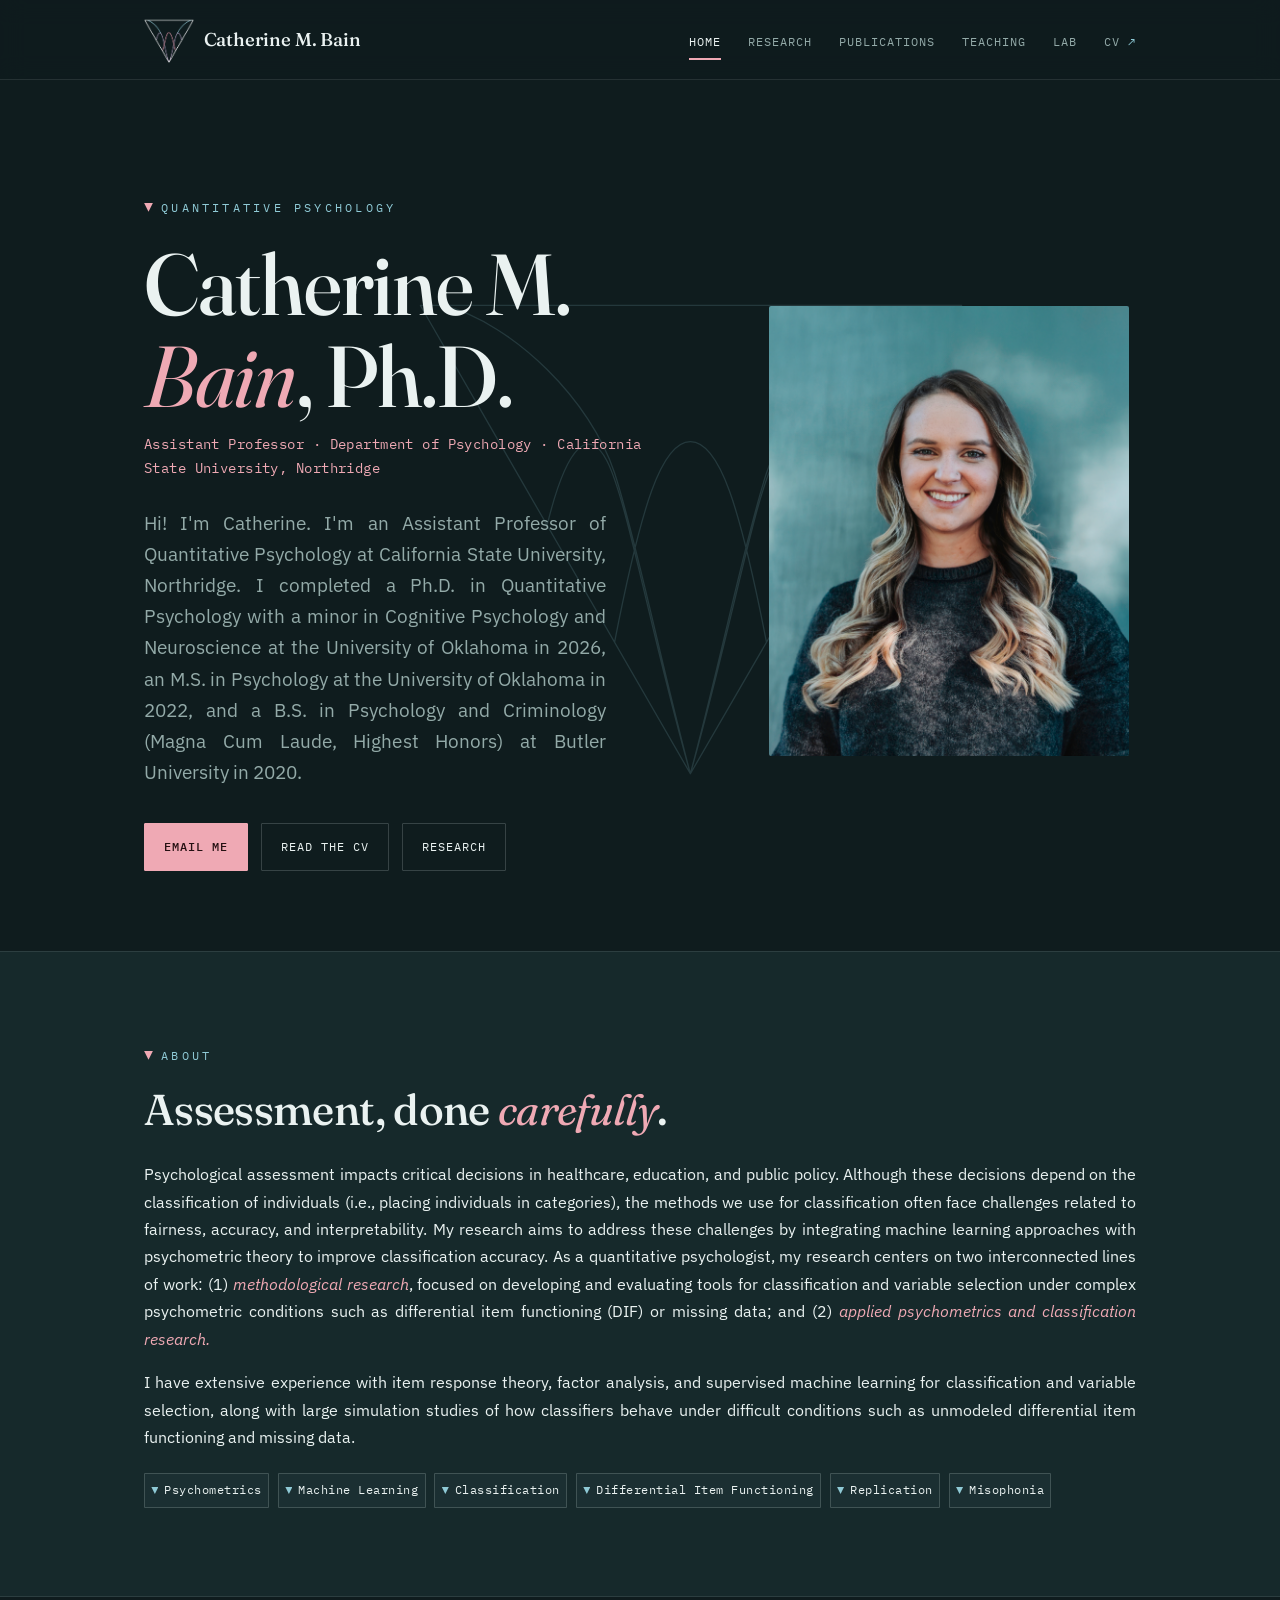
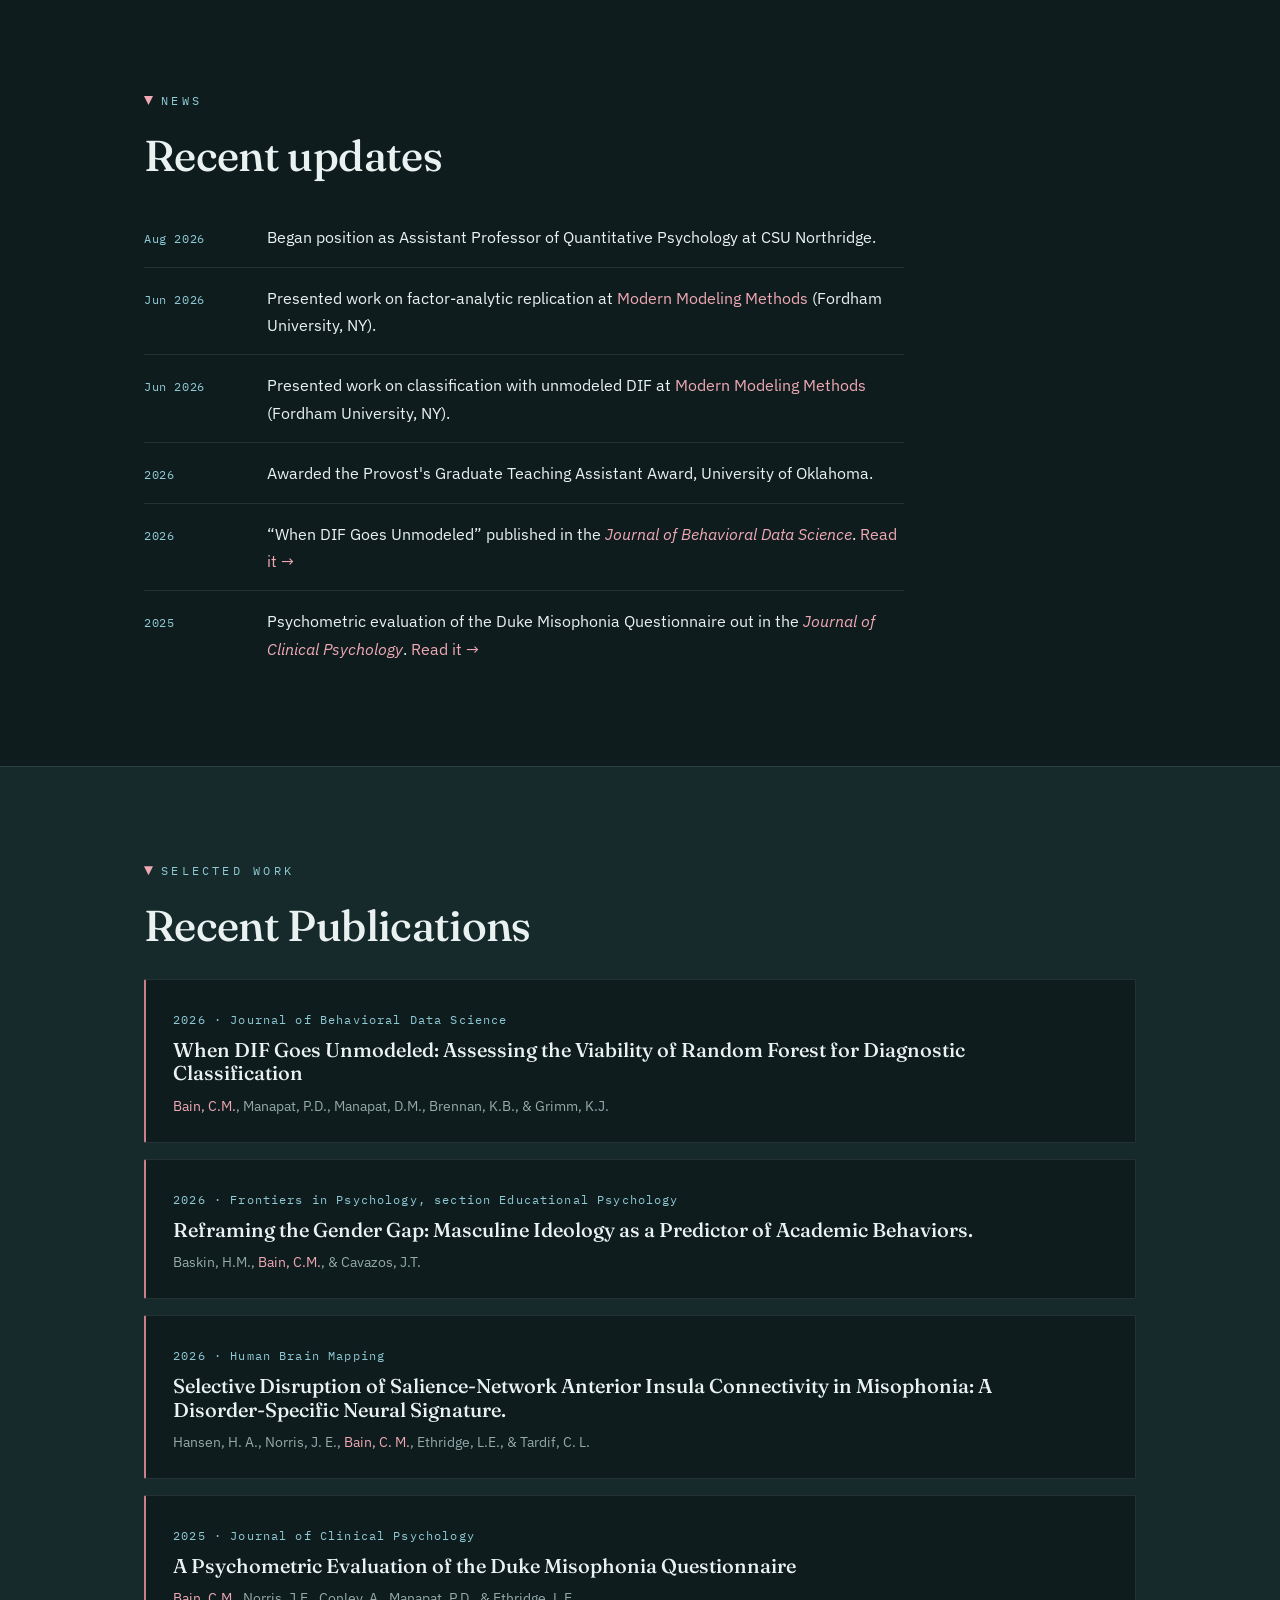
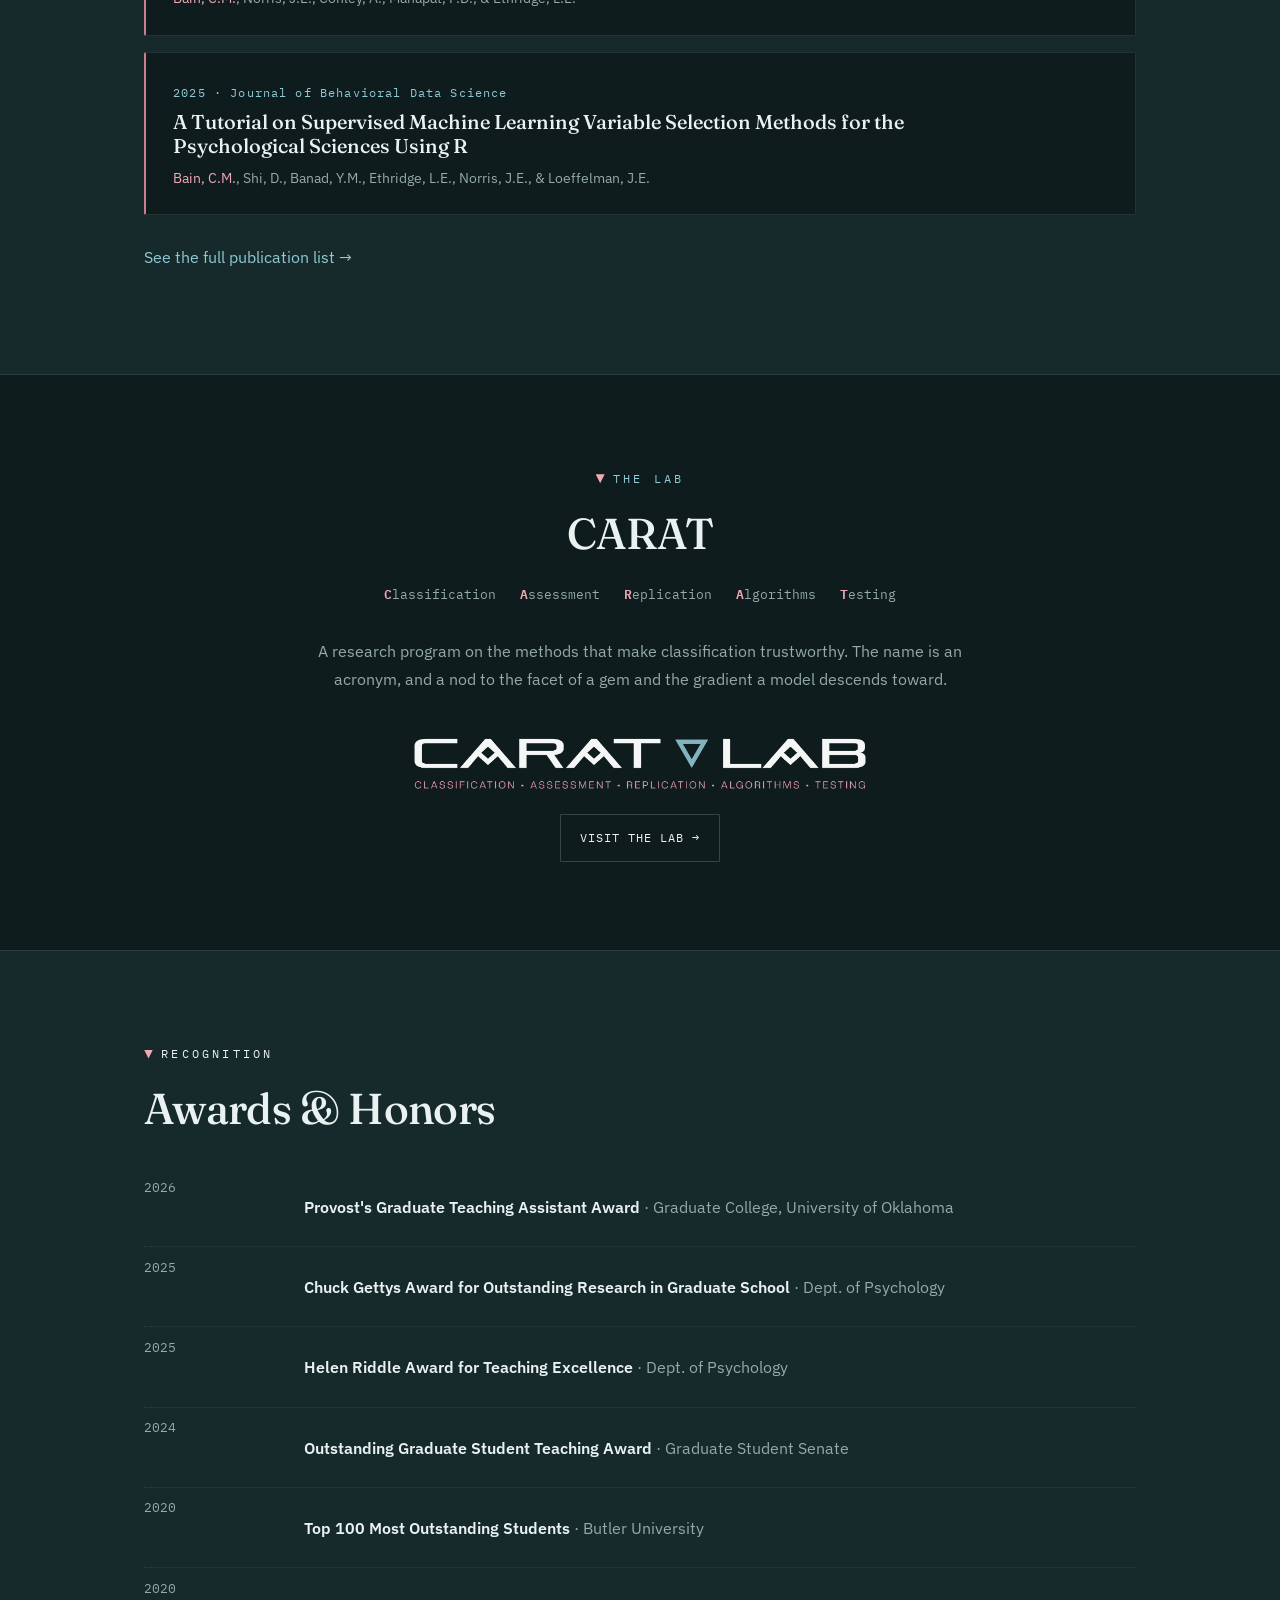
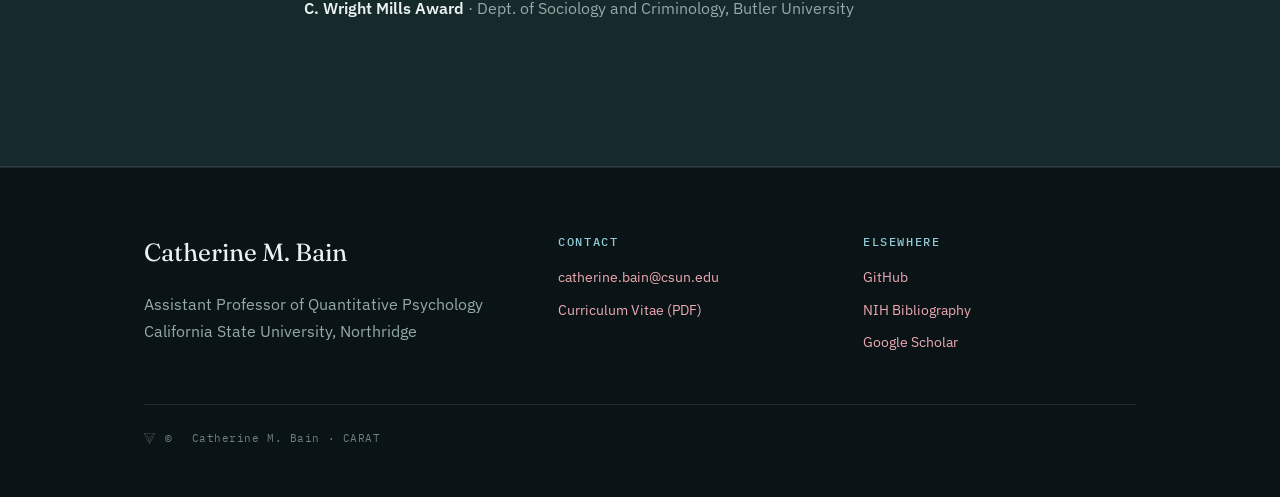
==== commit a8b8f7ba: "dynamic nav bar" ====
--- a/index.html
+++ b/index.html
@@ -12,24 +12,8 @@
   <link rel="stylesheet" href="css/style.css">
 </head>
 <body>
-  <nav class="nav">
-    <div class="nav-inner">
-      <a class="brand" href="index.html">
-        <img src="assets/caratlab_triangle_only.png" alt='lab logo' width="50" style="vertical-align:middle">
-        <!-- <svg viewBox="0 0 24 27" fill="none" aria-hidden="true"><path d="M8 3 L16 3 L21 9 L12 25 L3 9 Z" stroke="#8FCAD6" stroke-width="1.3"/><path d="M12 3 L12 25 M3 9 L21 9 M8 3 L6 9 M16 3 L18 9" stroke="#8FCAD6" stroke-width="0.9" opacity="0.65"/></svg> -->
-        Catherine M. Bain
-      </a>
-      <button class="nav-toggle" aria-label="Menu"><span></span><span></span><span></span></button>
-      <ul class="nav-links">
-        <li><a href="index.html" class="active">Home</a></li>
-        <li><a href="research.html">Research</a></li>
-        <li><a href="publications.html">Publications</a></li>
-        <li><a href="teaching.html">Teaching</a></li>
-        <li><a href="lab.html">Lab</a></li>
-        <li><a href="assets/Bain_CV.pdf" class="ext" target="_blank" rel="noopener">CV</a></li>
-      </ul>
-    </div>
-  </nav>
+    <div id="nav-placeholder"></div>
+  <script src="/js/include-nav.js"></script>
 
   <header class="hero">
     <svg class="hero-gem gem-svg" xmlns="http://www.w3.org/2000/svg"
@@ -190,7 +174,7 @@
 
  <div id="footer-placeholder"></div>
 <script src="/js/include-footer.js"></script>
-  <script>document.getElementById('yr').textContent=new Date().getFullYear();</script>
+  <!-- <script>document.getElementById('yr').textContent=new Date().getFullYear();</script> -->
   <script src="js/main.js"></script>
 </body>
 </html>
--- a/css/style.css
+++ b/css/style.css
@@ -294,7 +294,11 @@
 .footer li { margin-bottom: 0.5rem; font-size: 0.9rem; }
 .footer .copy { margin-top: 2.6rem; padding-top: 1.5rem; border-top: 1px solid var(--line); font-family: var(--font-mono); font-size: 0.7rem; letter-spacing: 0.05em; color: #6B807E; display: flex; align-items: center; gap: 0.6rem; }
 .footer .copy svg { width: 13px; height: 15px; color: var(--teal-dim); }
-
+.footer-icon {
+  height: 1em;
+  width: auto;
+  vertical-align: middle;
+}
 /* ---------- responsive ---------- */
 @media (max-width: 860px) {
   .hero-grid { grid-template-columns: 1fr; }
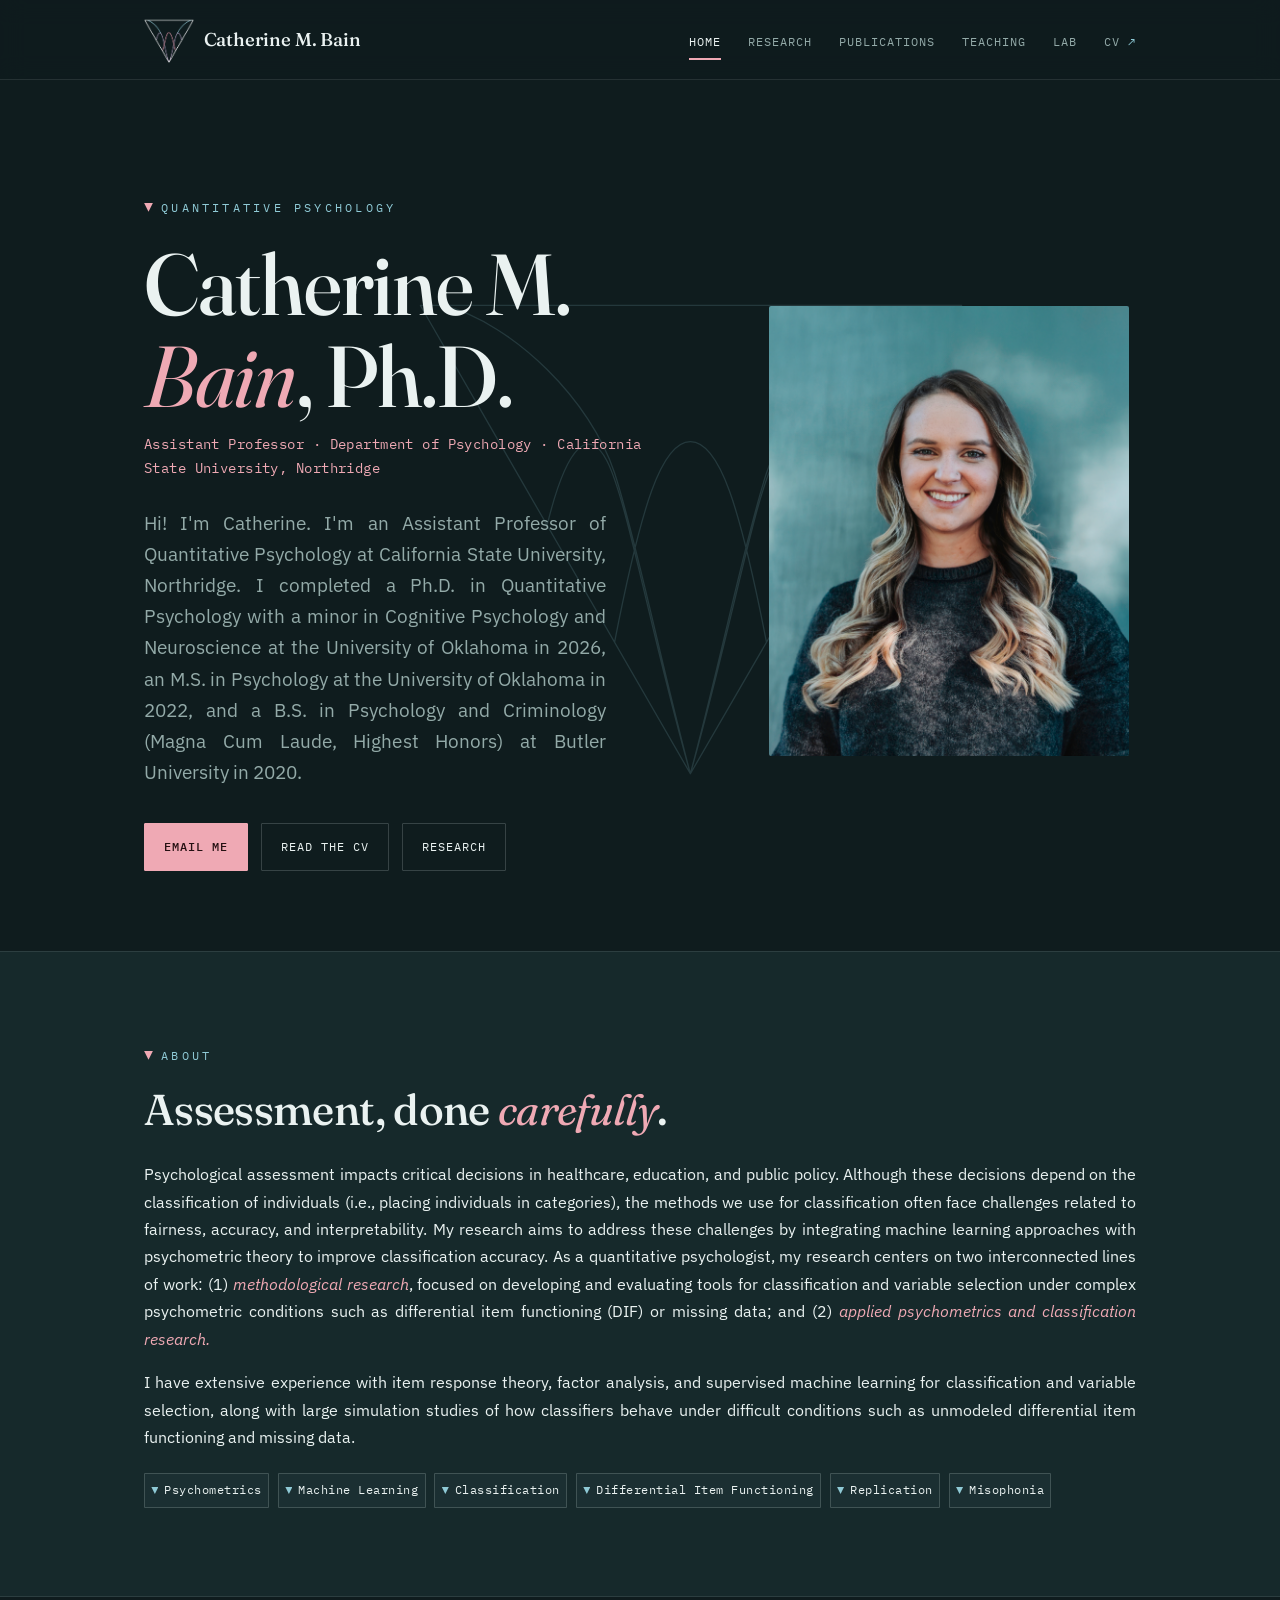
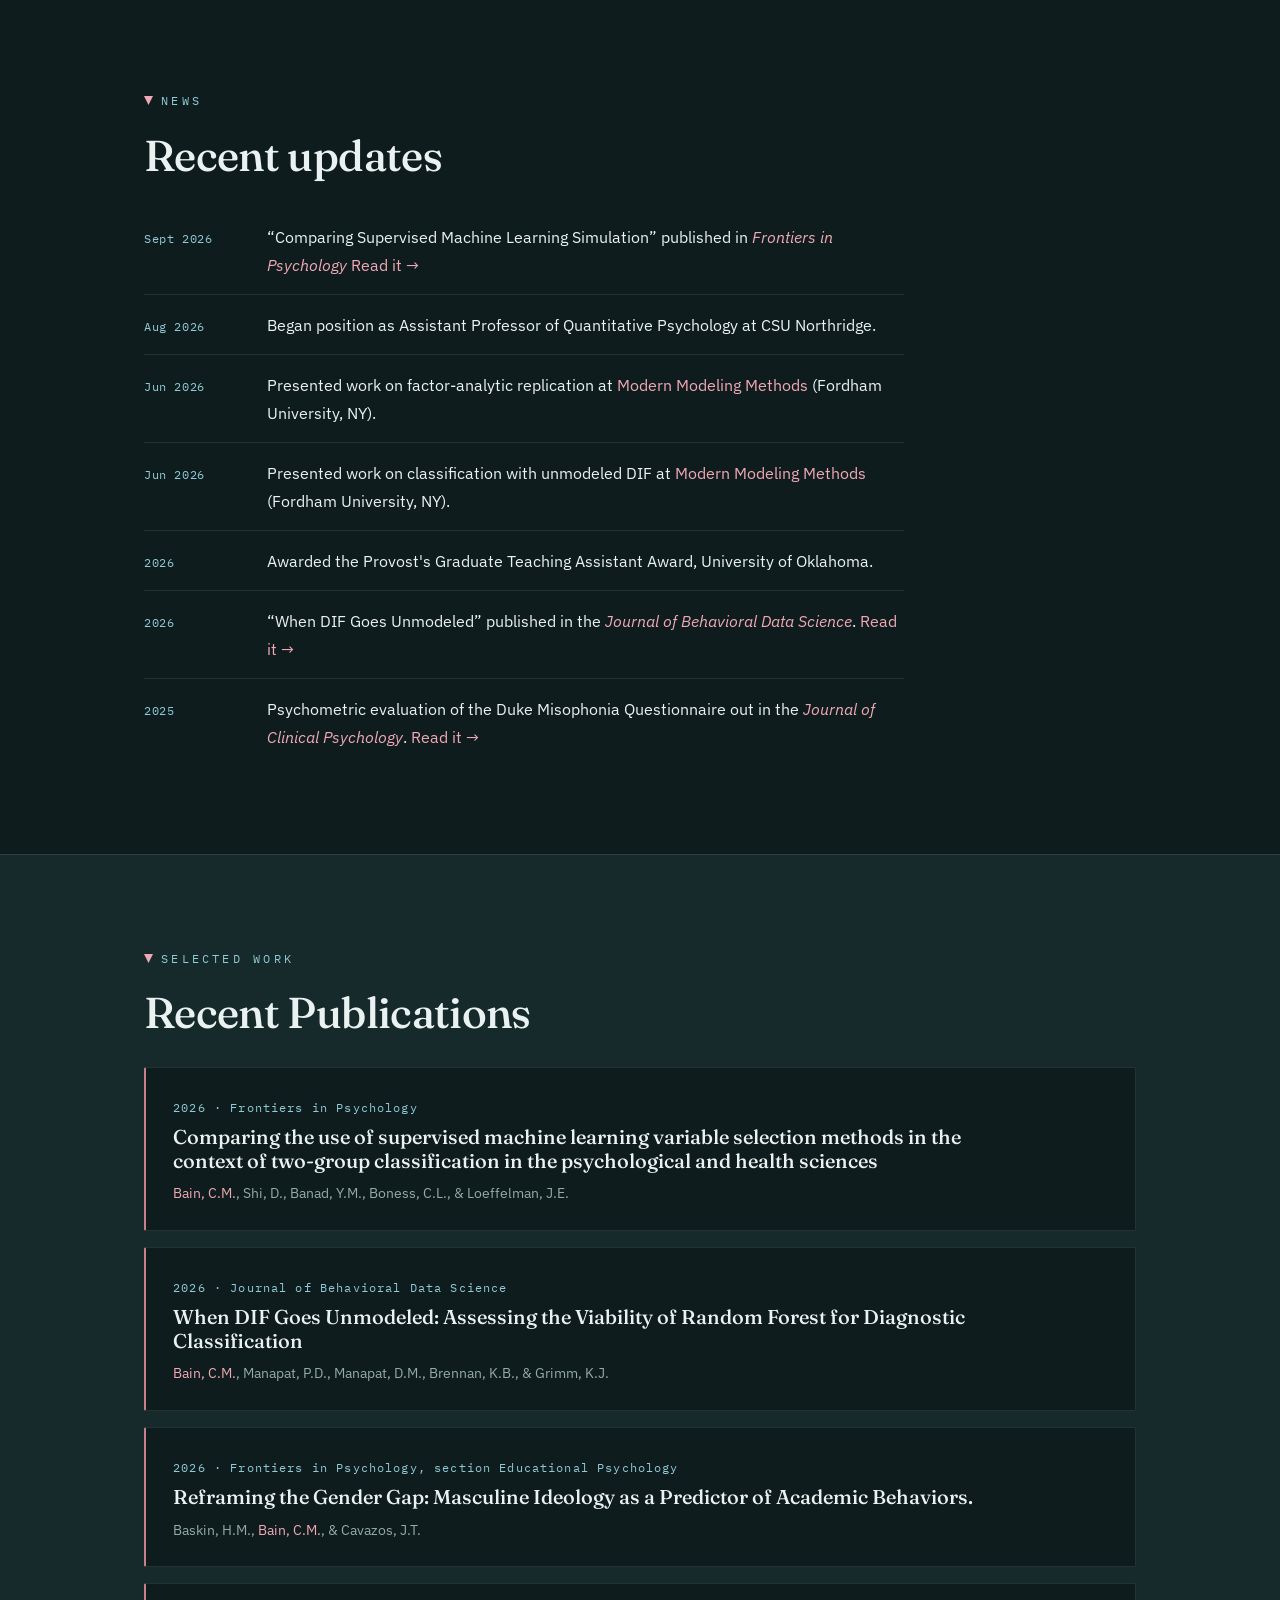
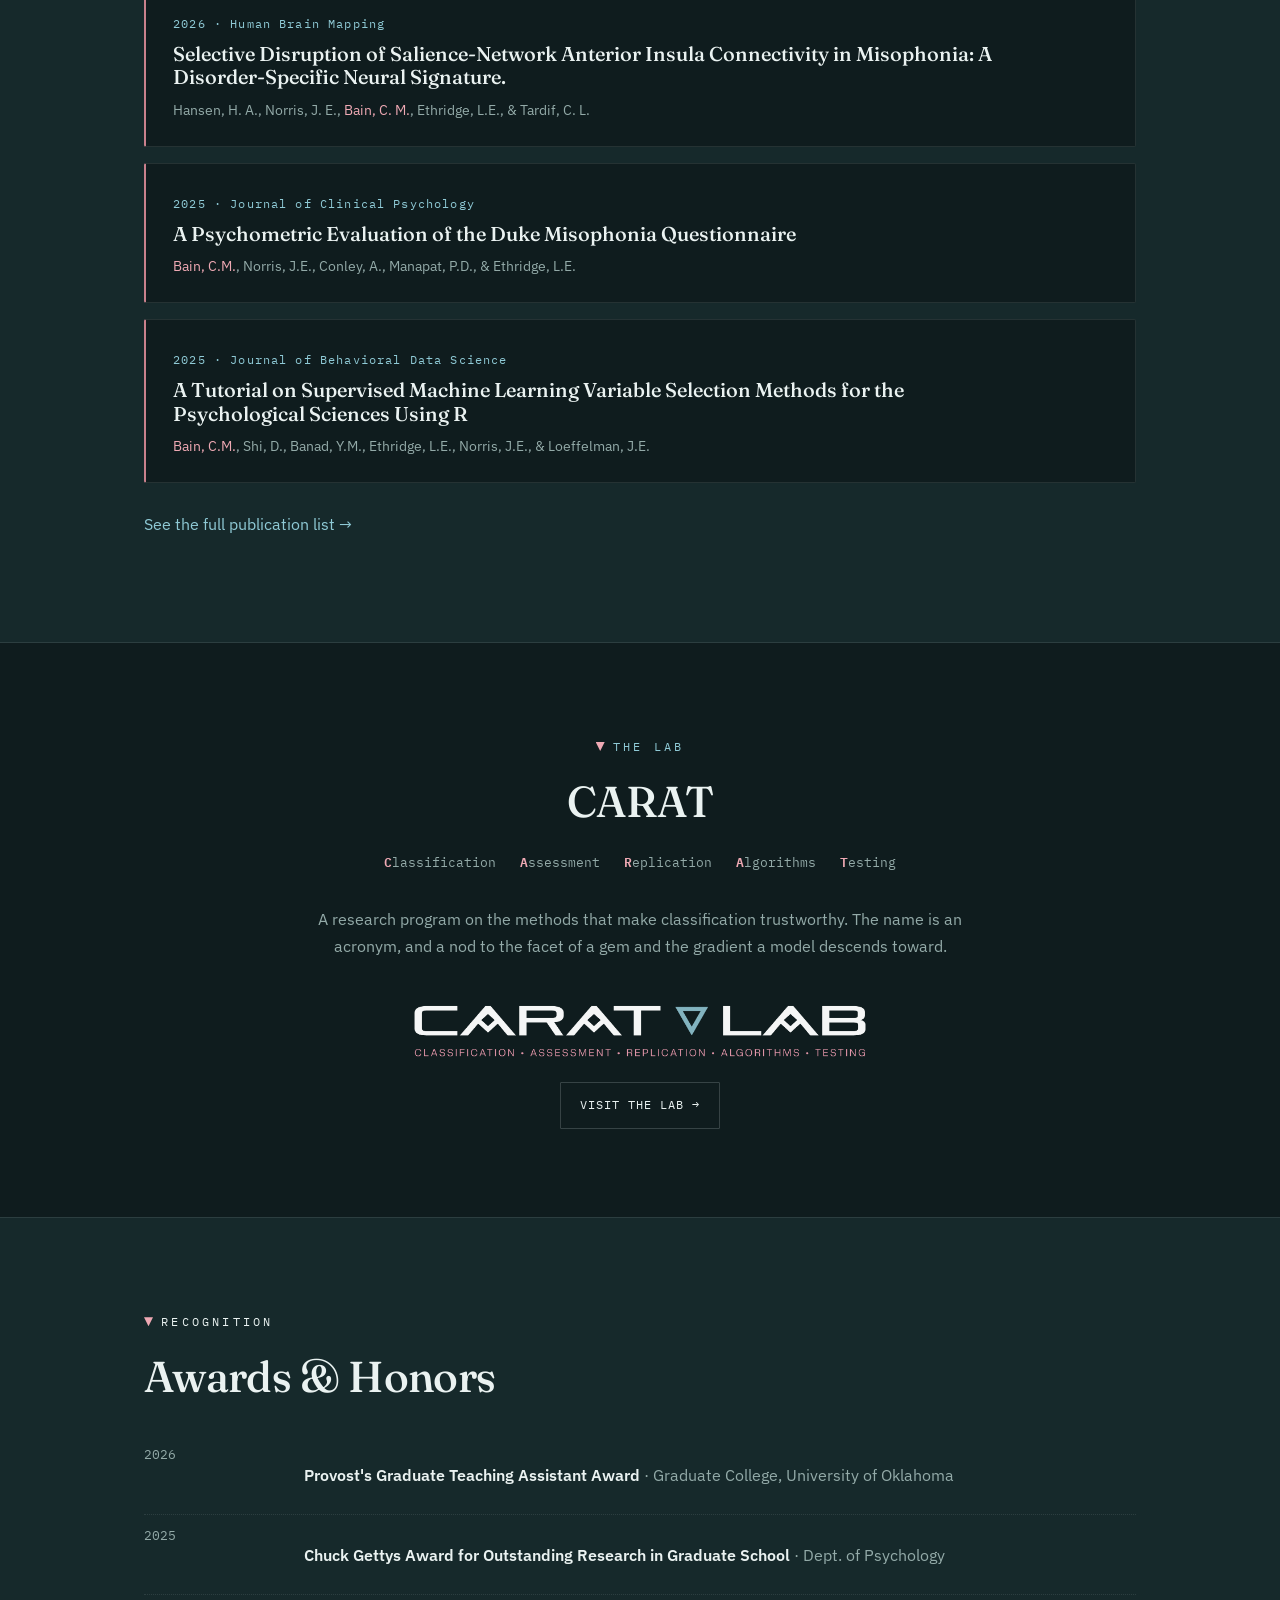
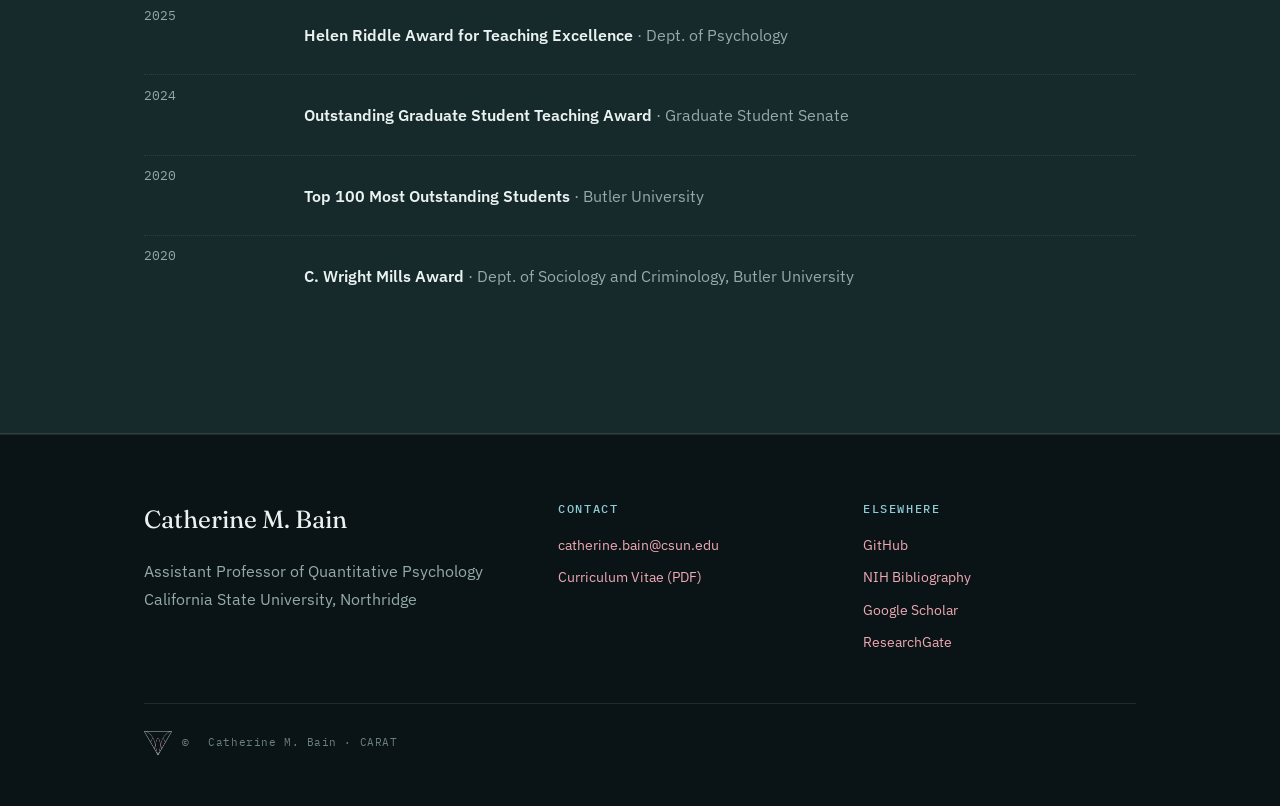
==== commit e4ca755b: "adding Bain et al 2026 Frontiers" ====
--- a/index.html
+++ b/index.html
@@ -94,6 +94,7 @@
       <span class="eyebrow">News</span>
       <h2>Recent updates</h2>
       <ul class="news">
+        <li><span class="when">Sept 2026</span><p class="what">&ldquo;Comparing Supervised Machine Learning Simulation&rdquo; published in <em> Frontiers in Psychology</em><a href = "https://doi.org/10.3389/fpsyg.2026.1819366" target="_blank" rel="noopener"> Read it &rarr;</a></p></li>
         <li><span class="when">Aug 2026</span><p class="what">Began position as Assistant Professor of Quantitative Psychology at CSU Northridge.</p></li>
         <li><span class="when">Jun 2026</span><p class="what">Presented work on factor-analytic replication at <a href="publications.html">Modern Modeling Methods</a> (Fordham University, NY).</p></li>
         <li><span class="when">Jun 2026</span><p class="what">Presented work on classification with unmodeled DIF at <a href="publications.html">Modern Modeling Methods</a> (Fordham University, NY).</p></li>
@@ -109,6 +110,11 @@
       <span class="eyebrow">Selected work</span>
       <h2>Recent Publications</h2>
       <div class="cards">
+        <article class="card">
+          <span class="yr">2026 &middot; Frontiers in Psychology</span>
+          <p class="ttl">Comparing the use of supervised machine learning variable selection methods in the context of two-group classification in the psychological and health sciences</p>
+          <p class="meta"><em>Bain, C.M.</em>, Shi, D., Banad, Y.M., Boness, C.L., &amp; Loeffelman, J.E.</p>
+        </article>
         <article class="card">
           <span class="yr">2026 &middot; Journal of Behavioral Data Science</span>
           <p class="ttl">When DIF Goes Unmodeled: Assessing the Viability of Random Forest for Diagnostic Classification</p>
--- a/css/style.css
+++ b/css/style.css
@@ -259,7 +259,7 @@
 
 /* ---------- CARAT lab band + page ---------- */
 .lab-band { text-align: center; }
-.lab-band .logo { max-width: 640px; margin: 1.6rem auto 0; opacity: 0.96; }
+.lab-band .logo { max-width: min(640px, 100%); margin: 1.6rem auto 0; opacity: 0.96; }
 .lab-band .expand { display: flex; flex-wrap: wrap; justify-content: center; gap: 0.4rem 1.5rem; margin: 1.7rem 0 2rem; }
 .lab-band .expand span { font-family: var(--font-mono); font-size: 0.8rem; color: var(--muted); }
 .lab-band .expand b { color: var(--rose); font-weight: 600; }
@@ -295,7 +295,7 @@
 .footer .copy { margin-top: 2.6rem; padding-top: 1.5rem; border-top: 1px solid var(--line); font-family: var(--font-mono); font-size: 0.7rem; letter-spacing: 0.05em; color: #6B807E; display: flex; align-items: center; gap: 0.6rem; }
 .footer .copy svg { width: 13px; height: 15px; color: var(--teal-dim); }
 .footer-icon {
-  height: 1em;
+  height: 2.5em;
   width: auto;
   vertical-align: middle;
 }
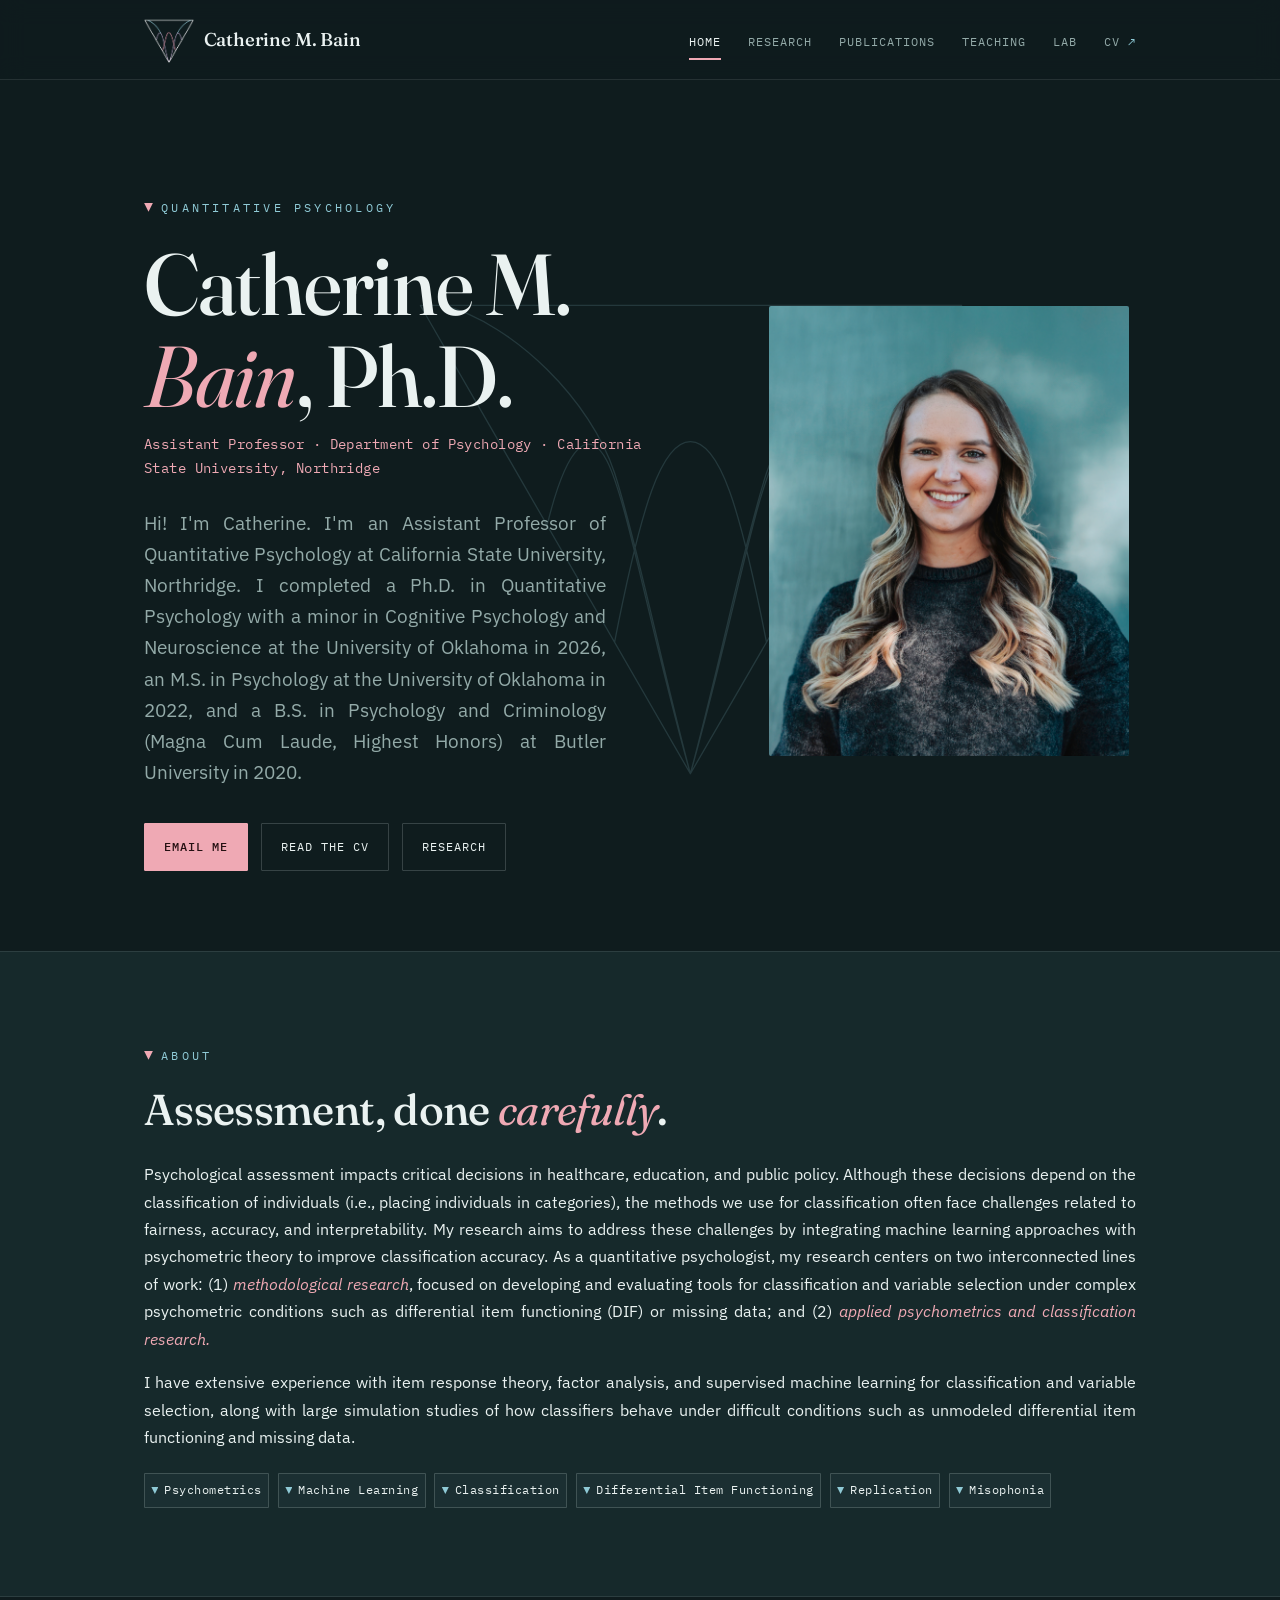
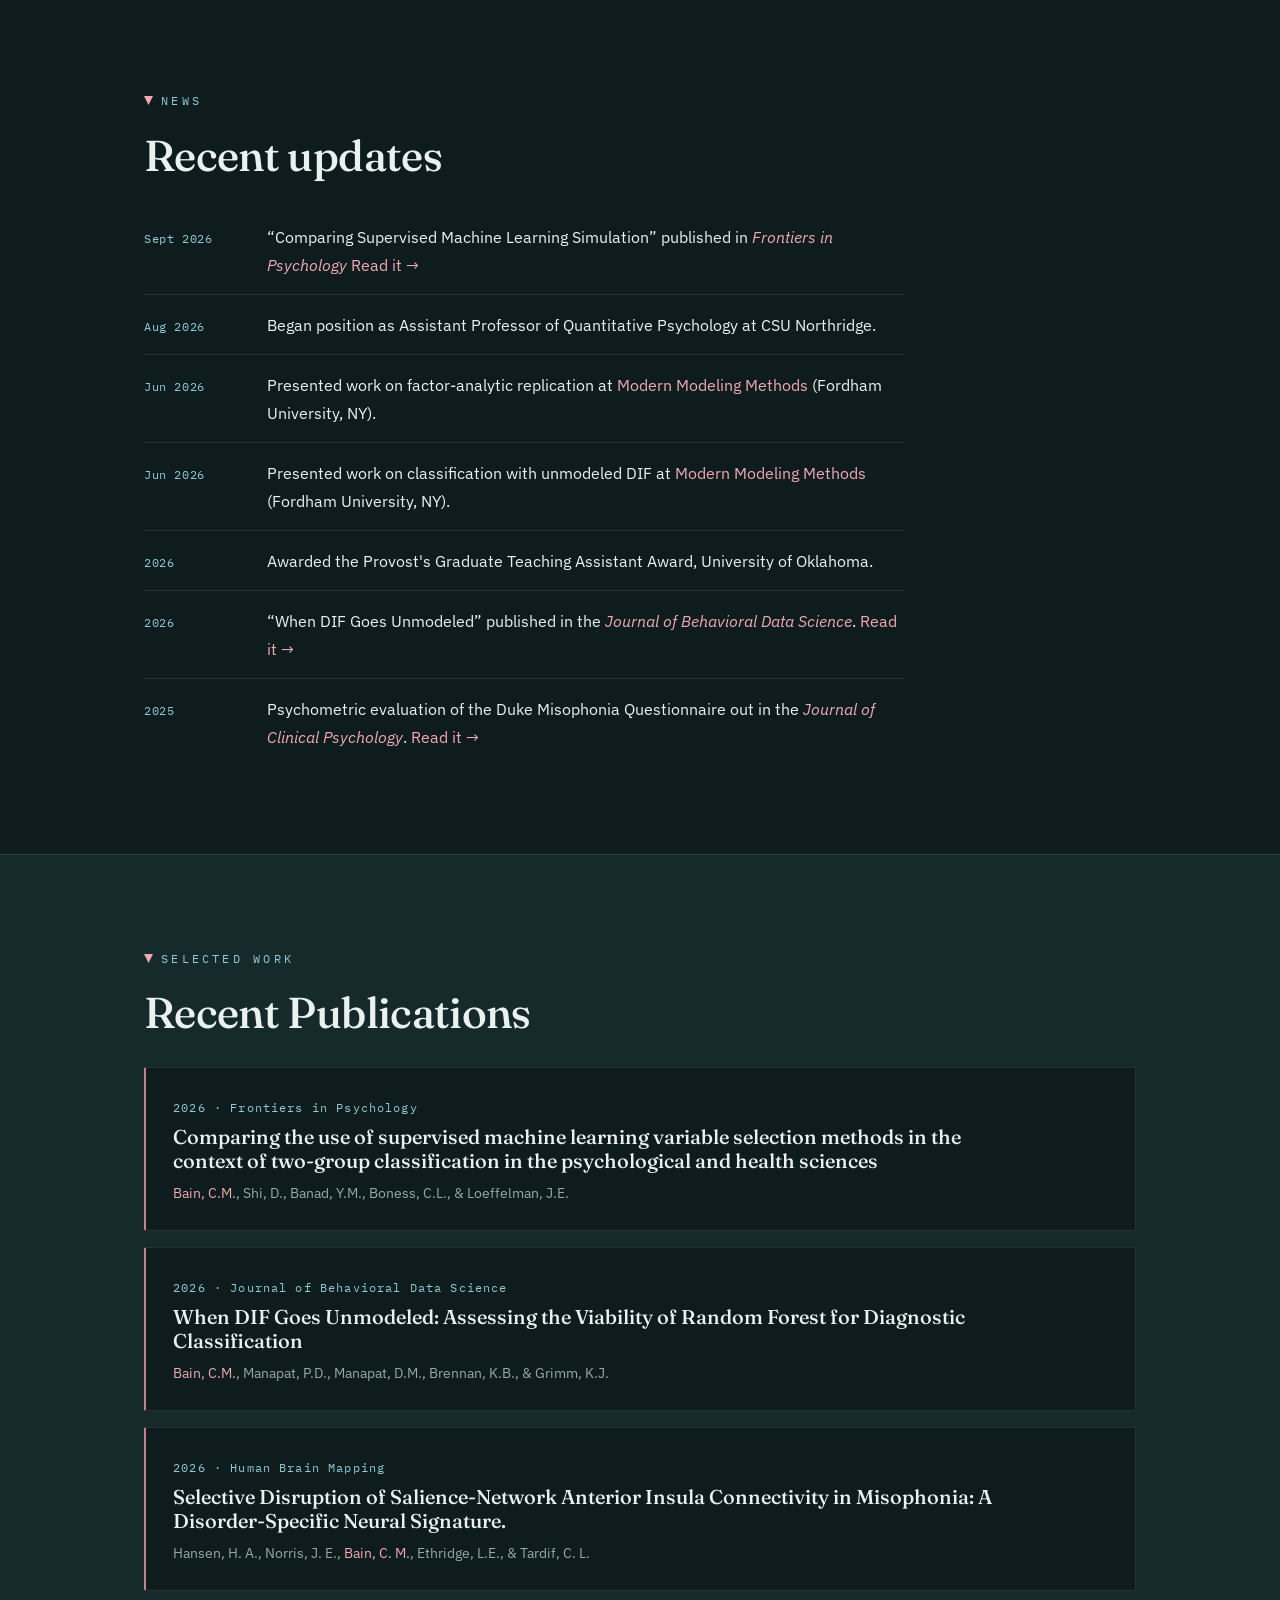
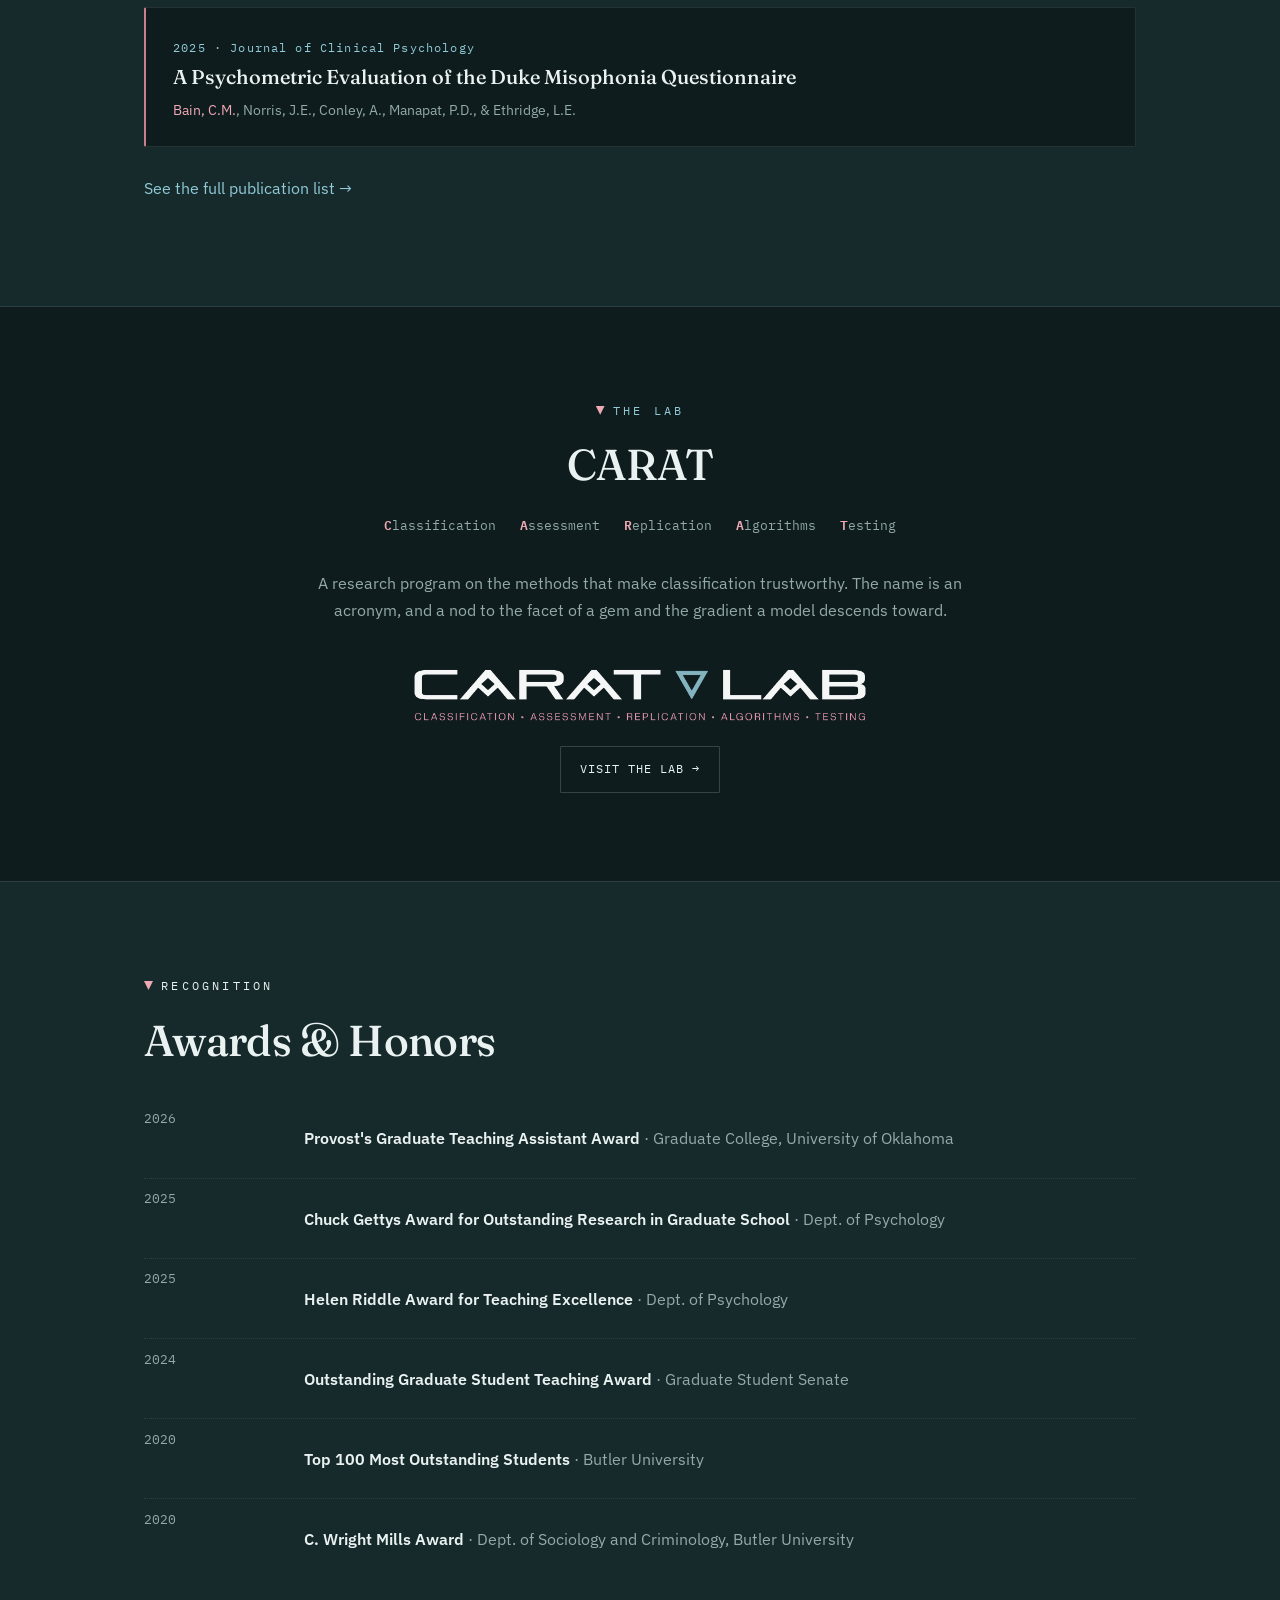
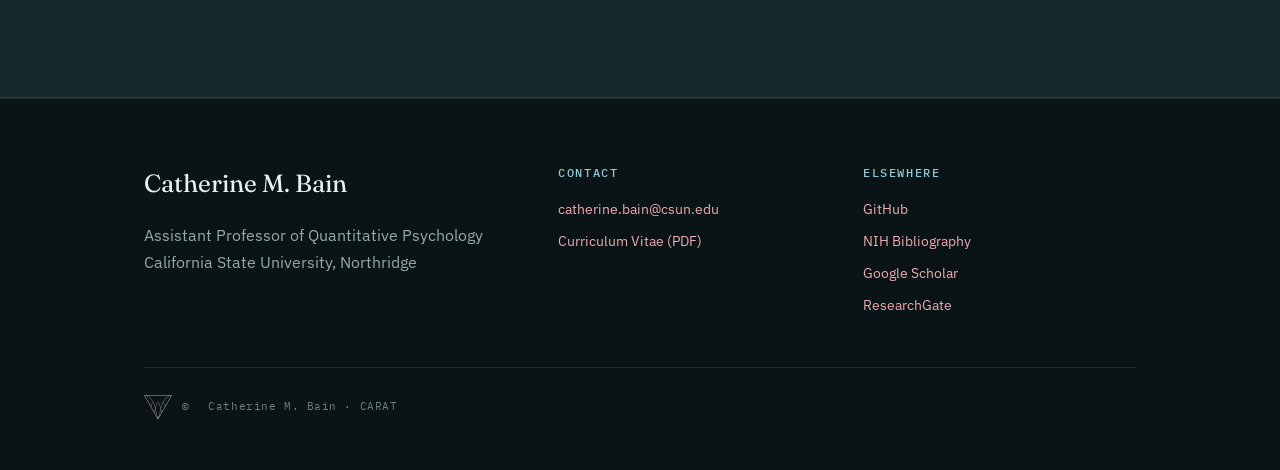
==== commit cac4c94e: "modifying selected works" ====
--- a/index.html
+++ b/index.html
@@ -120,11 +120,11 @@
           <p class="ttl">When DIF Goes Unmodeled: Assessing the Viability of Random Forest for Diagnostic Classification</p>
           <p class="meta"><em>Bain, C.M.</em>, Manapat, P.D., Manapat, D.M., Brennan, K.B., &amp; Grimm, K.J.</p>
         </article>
-        <article class="card">
+        <!-- <article class="card">
           <span class="yr"> 2026 &middot; Frontiers in Psychology, section Educational Psychology</span>
           <p class="ttl">Reframing the Gender Gap: Masculine Ideology as a Predictor of Academic Behaviors.</p>
           <p class="meta">Baskin, H.M., <em>Bain, C.M.</em>, &amp; Cavazos, J.T.</p>
-        </article>
+        </article> -->
         <article class="card">
           <span class="yr"> 2026 &middot; Human Brain Mapping</span>
           <p class="ttl">Selective Disruption of Salience‐Network Anterior Insula Connectivity in Misophonia: A Disorder‐Specific Neural Signature.</p>
@@ -135,11 +135,11 @@
           <p class="ttl">A Psychometric Evaluation of the Duke Misophonia Questionnaire</p>
           <p class="meta"><em>Bain, C.M.</em>, Norris, J.E., Conley, A., Manapat, P.D., &amp; Ethridge, L.E.</p>
         </article>
-        <article class="card">
+        <!-- <article class="card">
           <span class="yr">2025 &middot; Journal of Behavioral Data Science</span>
           <p class="ttl">A Tutorial on Supervised Machine Learning Variable Selection Methods for the Psychological Sciences Using R</p>
           <p class="meta"><em>Bain, C.M.</em>, Shi, D., Banad, Y.M., Ethridge, L.E., Norris, J.E., &amp; Loeffelman, J.E.</p>
-        </article>
+        </article> -->
       </div>
       <p style="margin-top:1.7rem;"><a href="publications.html">See the full publication list &rarr;</a></p>
     </div>
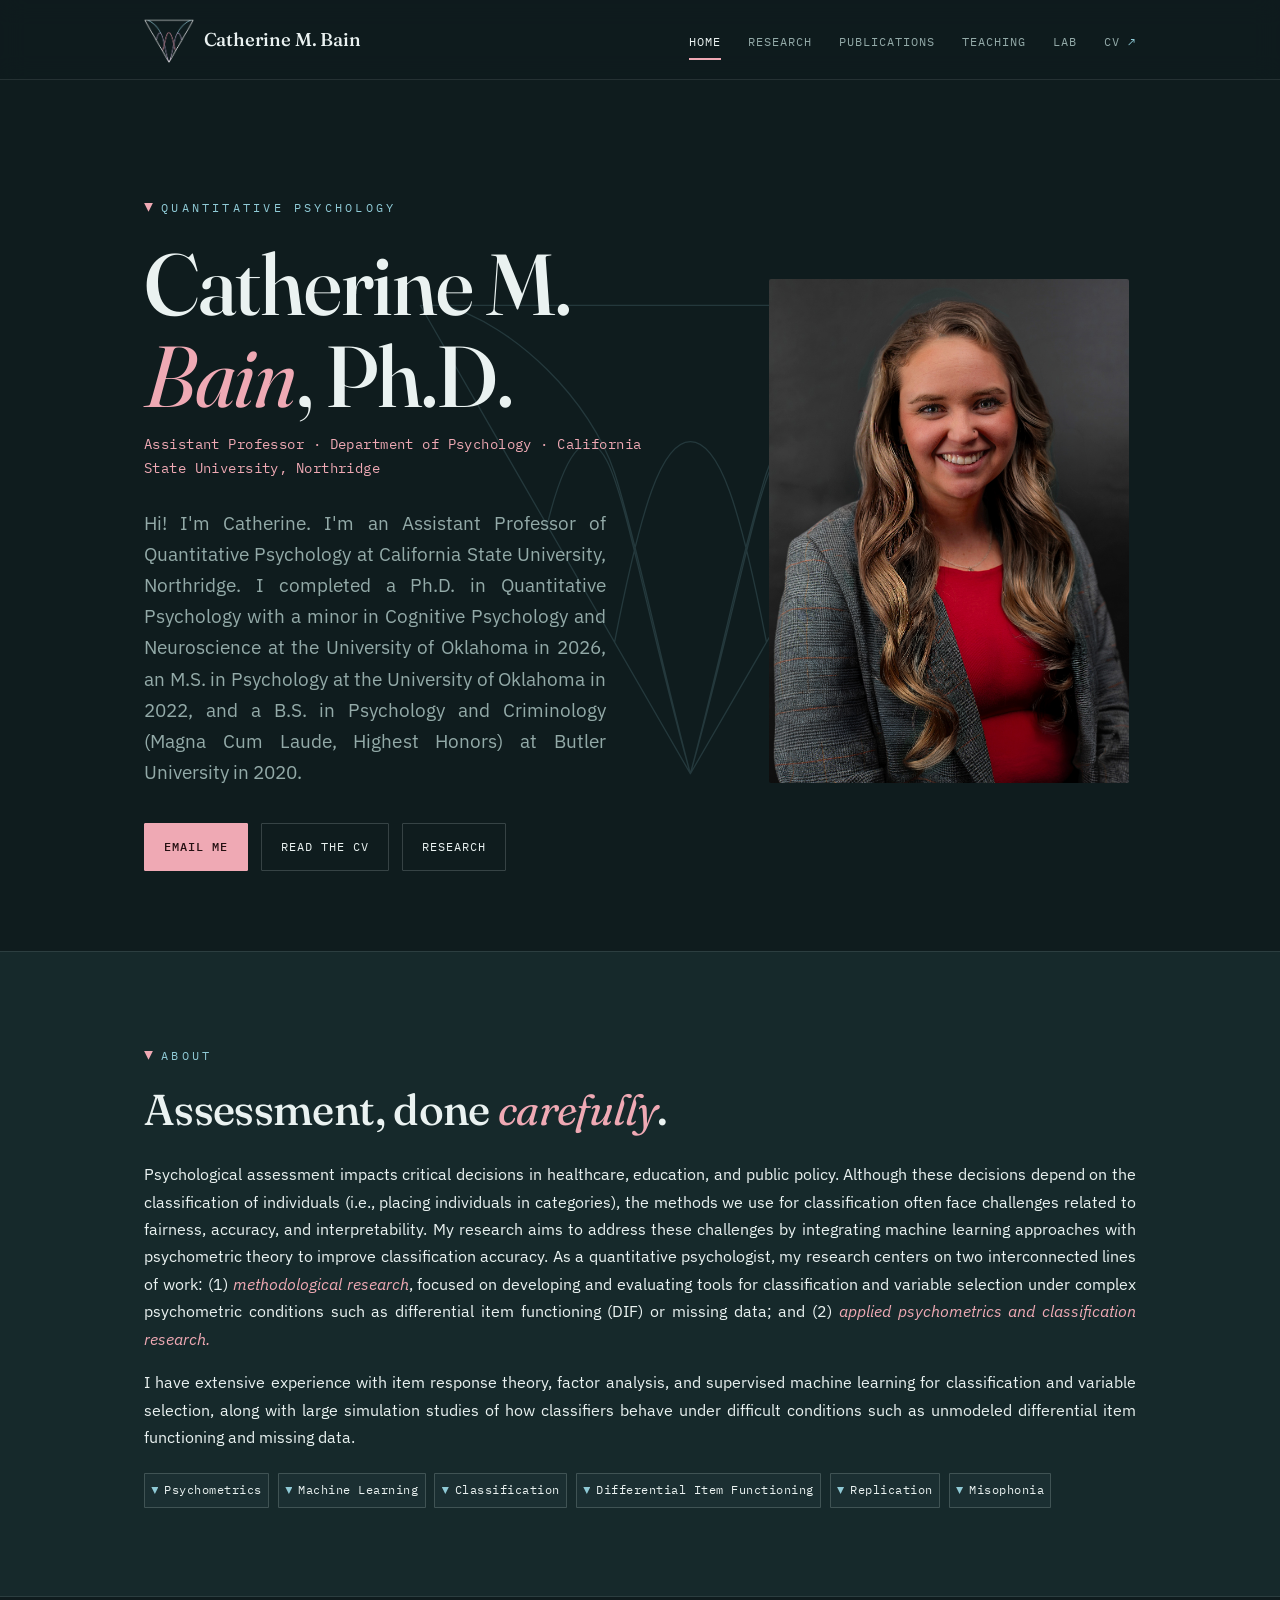
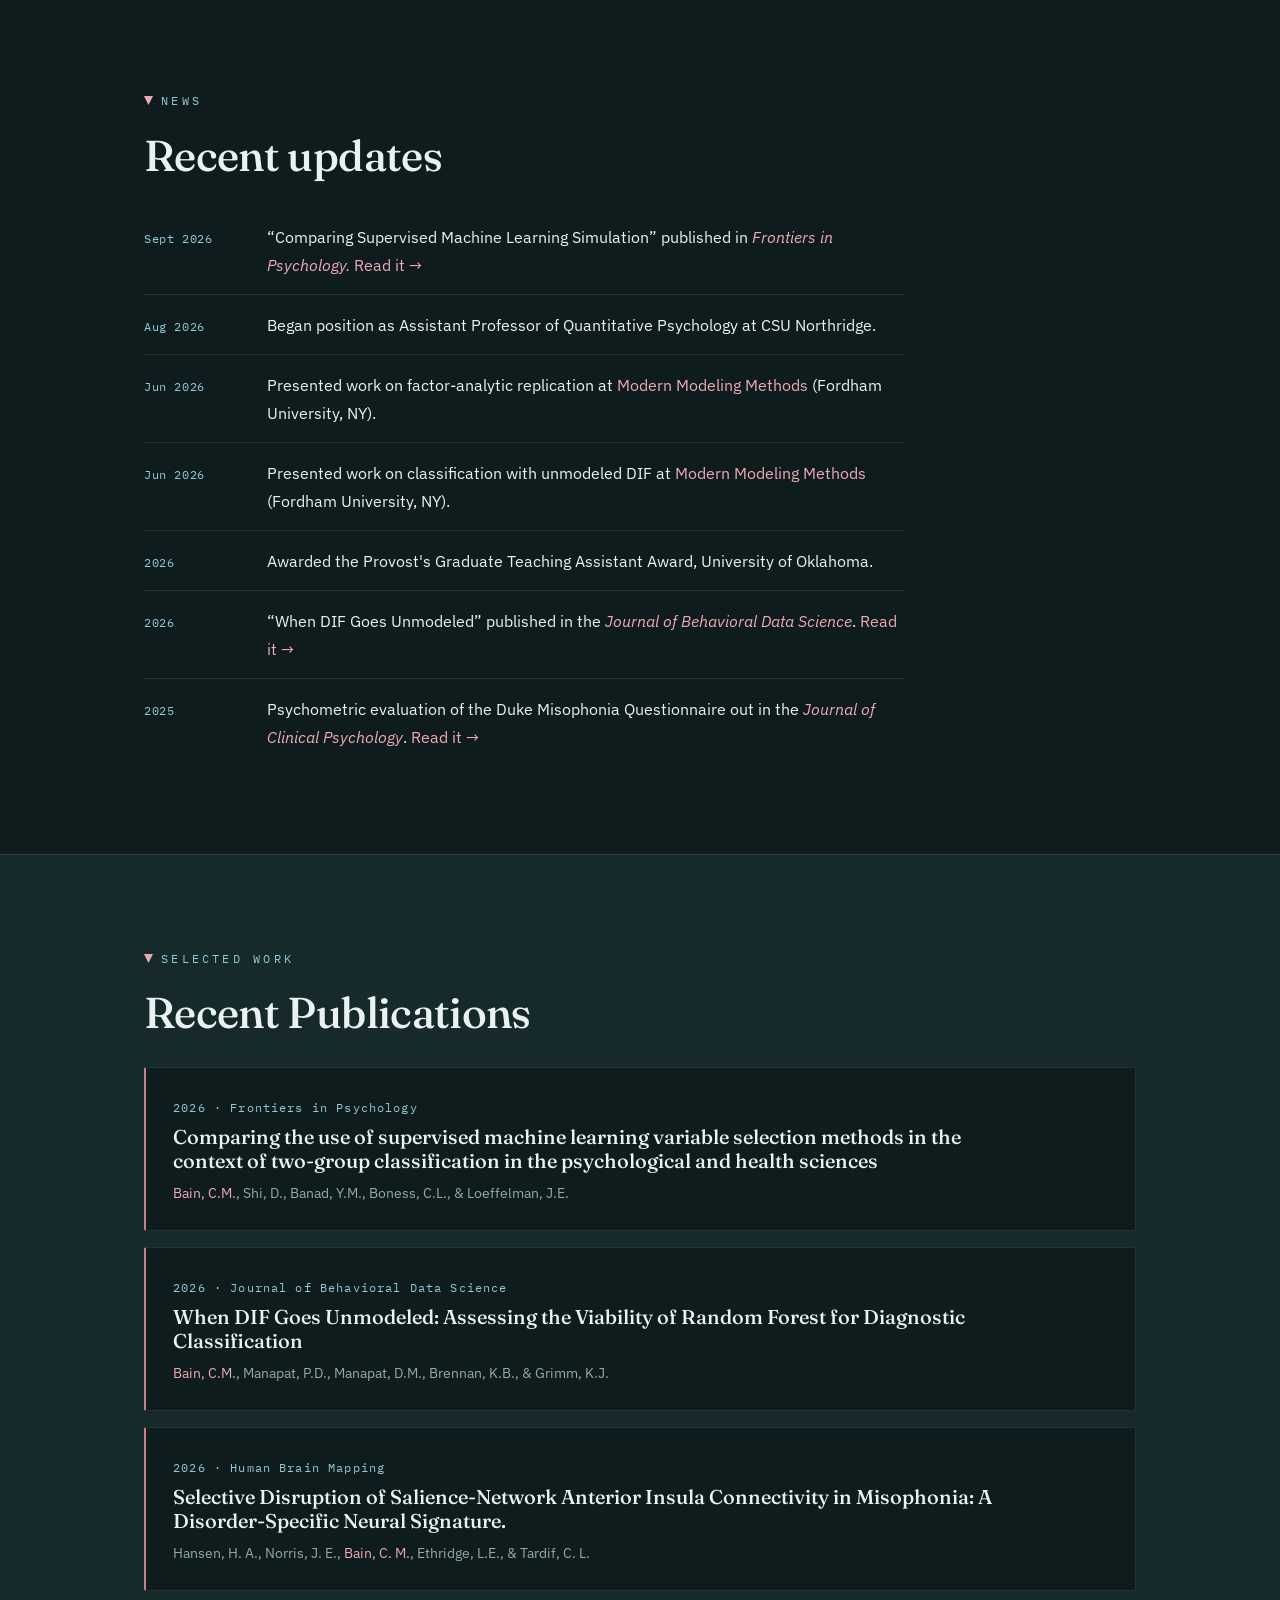
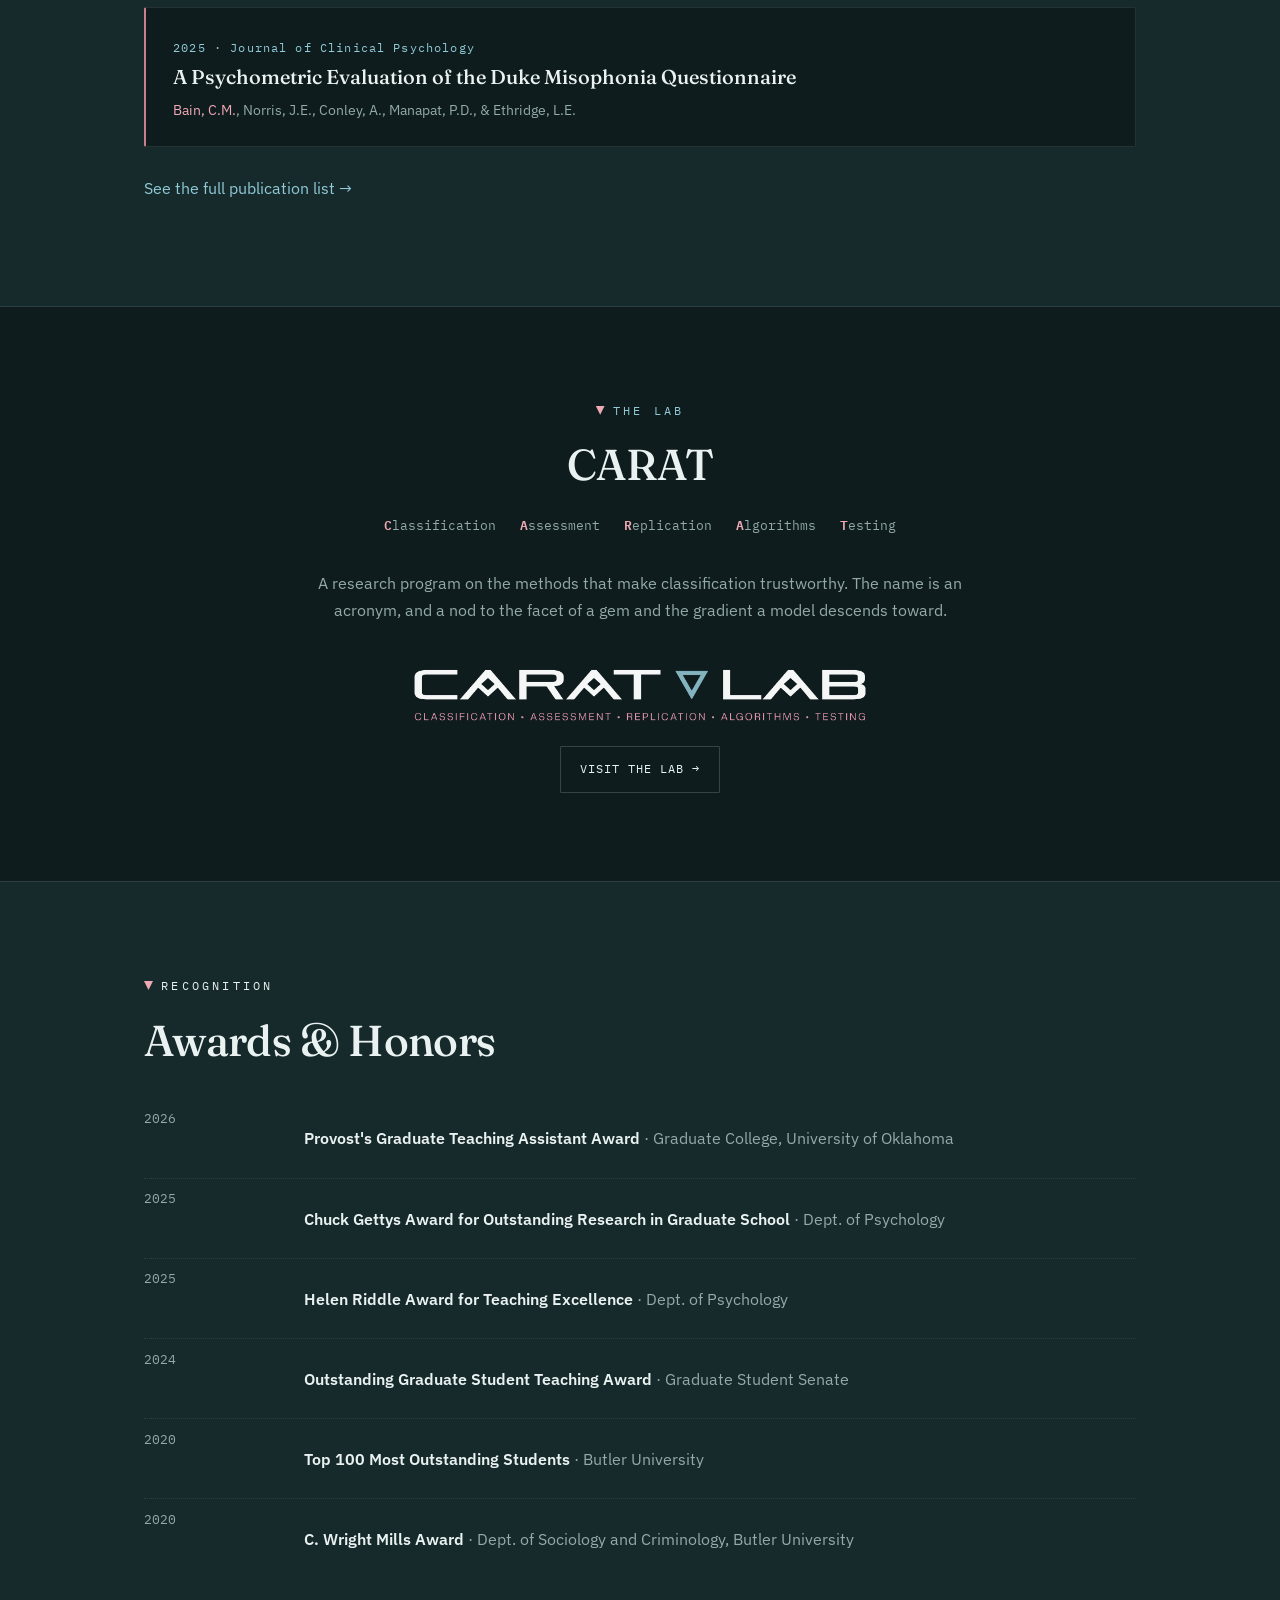
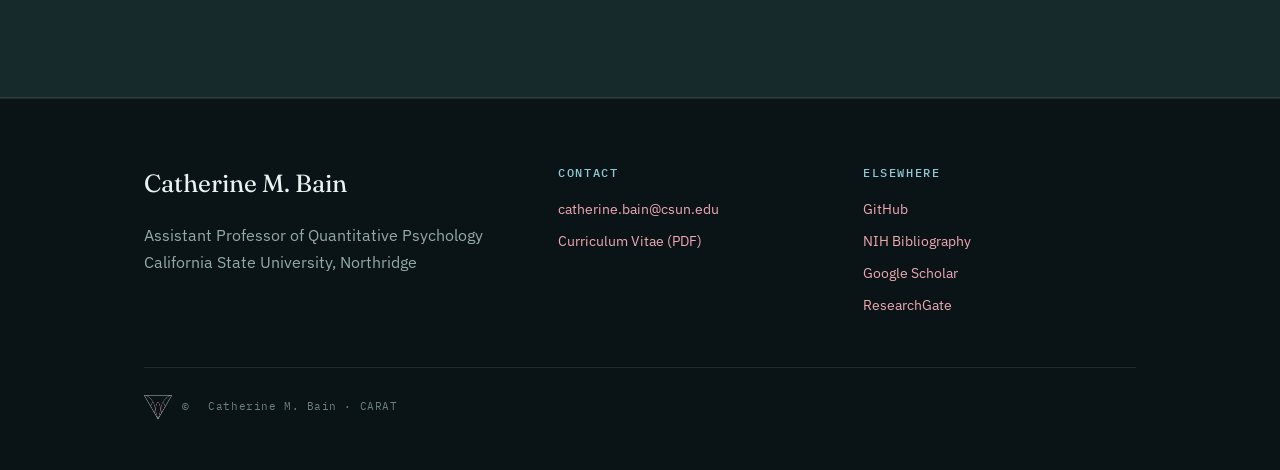
==== commit 7b9b86bb: "fixing lack of period on recent updates" ====
--- a/index.html
+++ b/index.html
@@ -94,7 +94,7 @@
       <span class="eyebrow">News</span>
       <h2>Recent updates</h2>
       <ul class="news">
-        <li><span class="when">Sept 2026</span><p class="what">&ldquo;Comparing Supervised Machine Learning Simulation&rdquo; published in <em> Frontiers in Psychology</em><a href = "https://doi.org/10.3389/fpsyg.2026.1819366" target="_blank" rel="noopener"> Read it &rarr;</a></p></li>
+        <li><span class="when">Sept 2026</span><p class="what">&ldquo;Comparing Supervised Machine Learning Simulation&rdquo; published in <em> Frontiers in Psychology.</em><a href = "https://doi.org/10.3389/fpsyg.2026.1819366" target="_blank" rel="noopener"> Read it &rarr;</a></p></li>
         <li><span class="when">Aug 2026</span><p class="what">Began position as Assistant Professor of Quantitative Psychology at CSU Northridge.</p></li>
         <li><span class="when">Jun 2026</span><p class="what">Presented work on factor-analytic replication at <a href="publications.html">Modern Modeling Methods</a> (Fordham University, NY).</p></li>
         <li><span class="when">Jun 2026</span><p class="what">Presented work on classification with unmodeled DIF at <a href="publications.html">Modern Modeling Methods</a> (Fordham University, NY).</p></li>
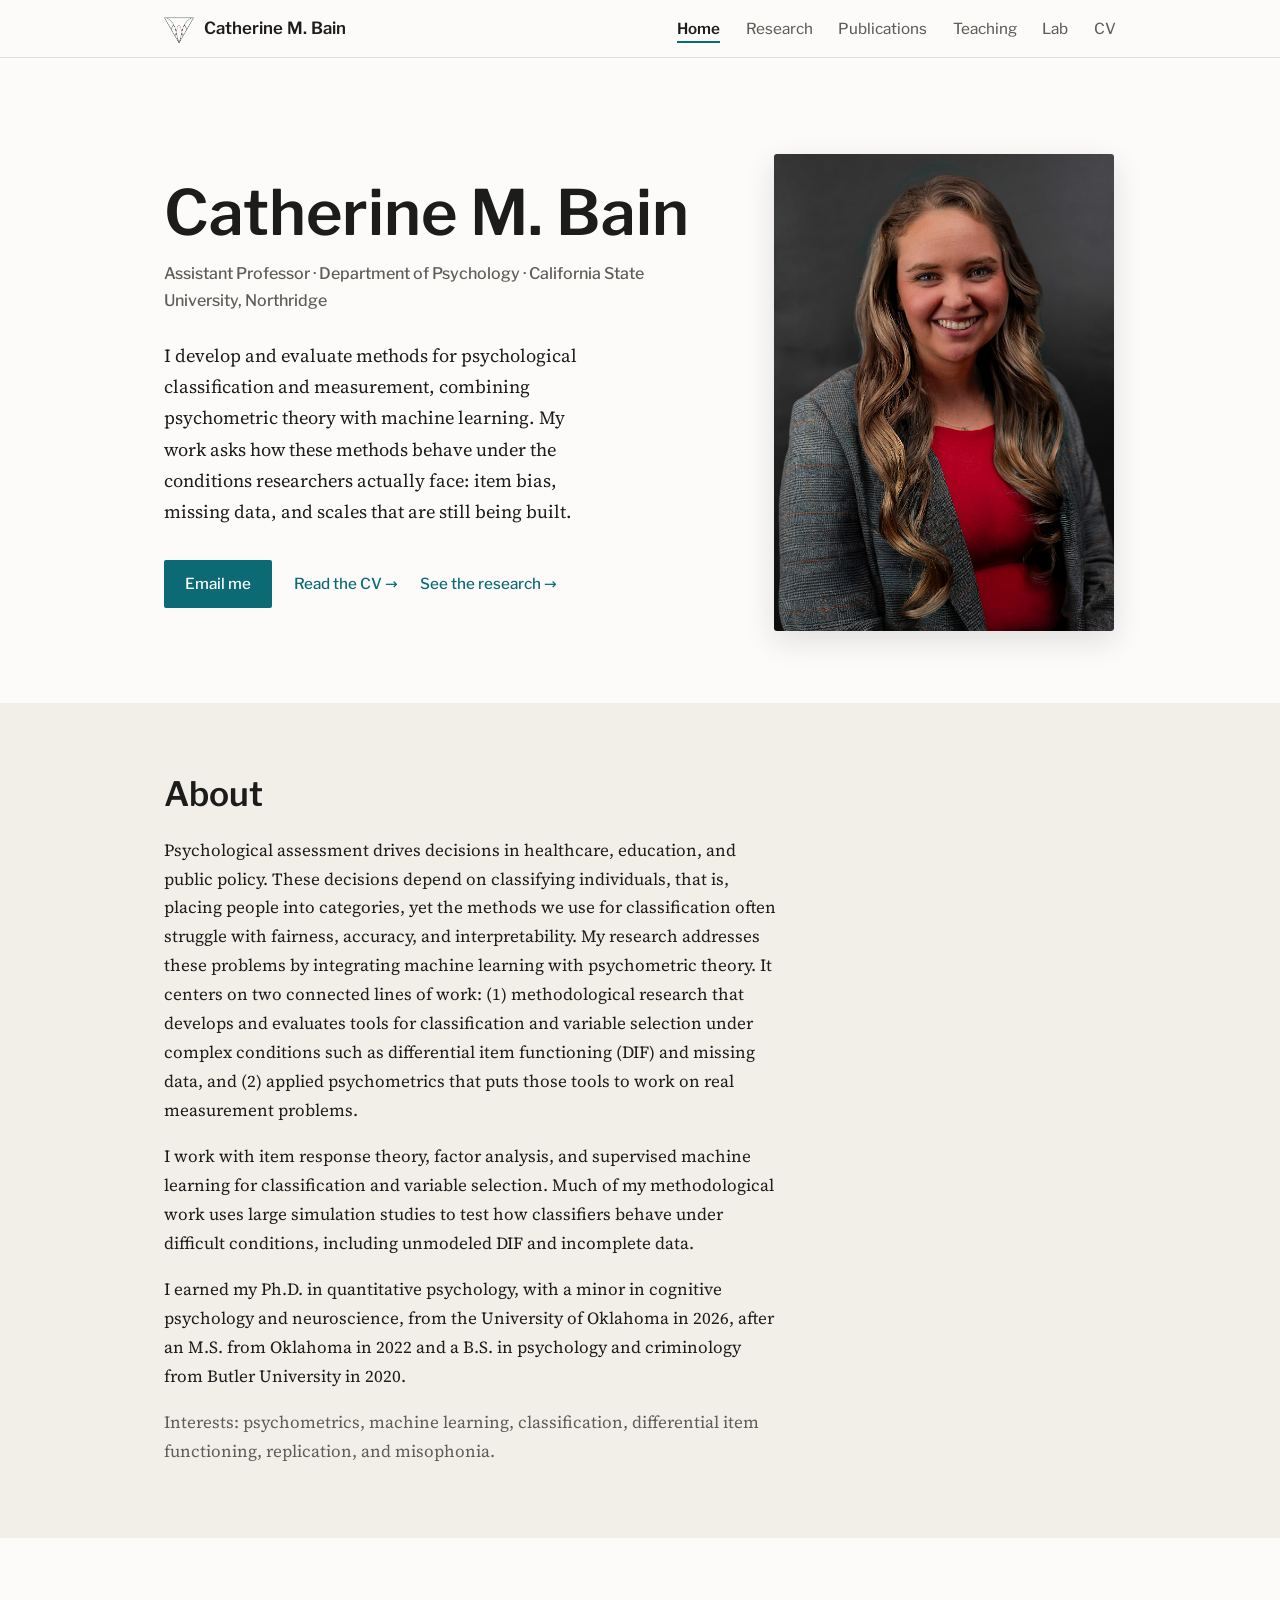
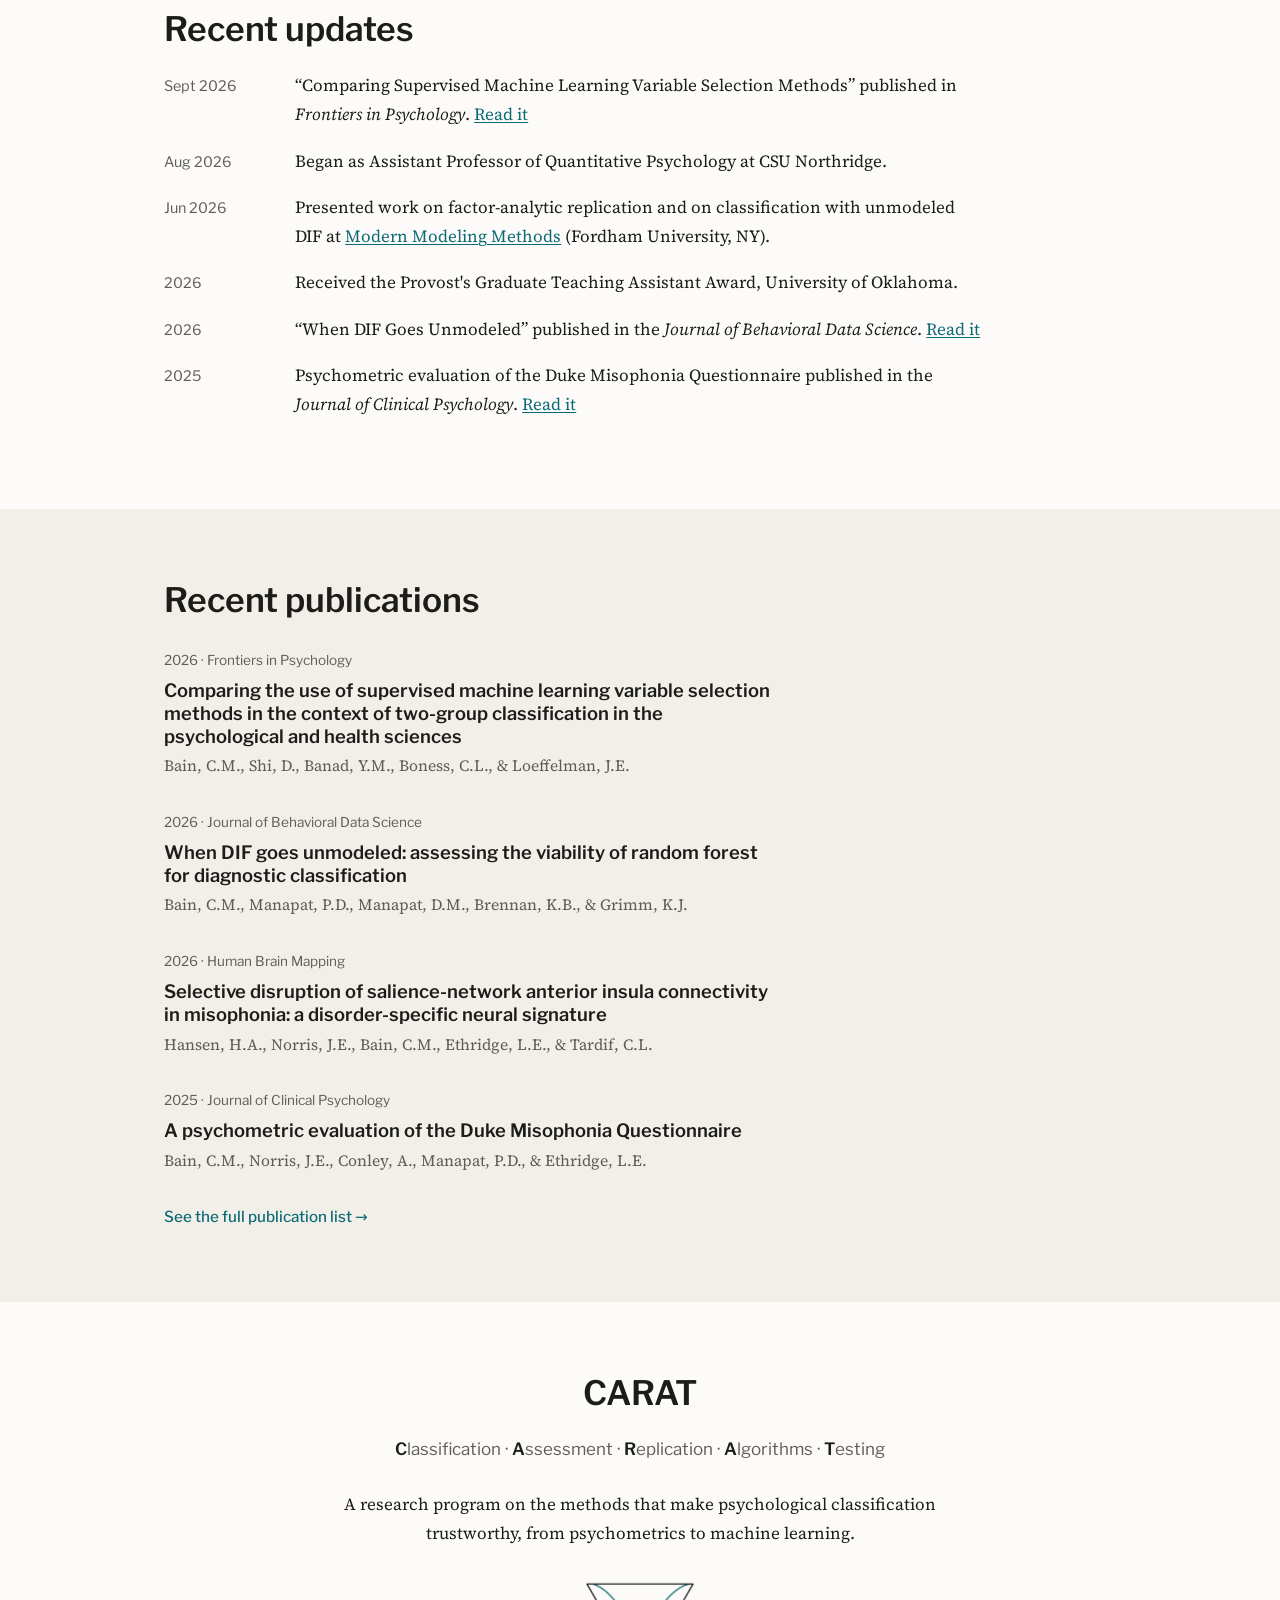
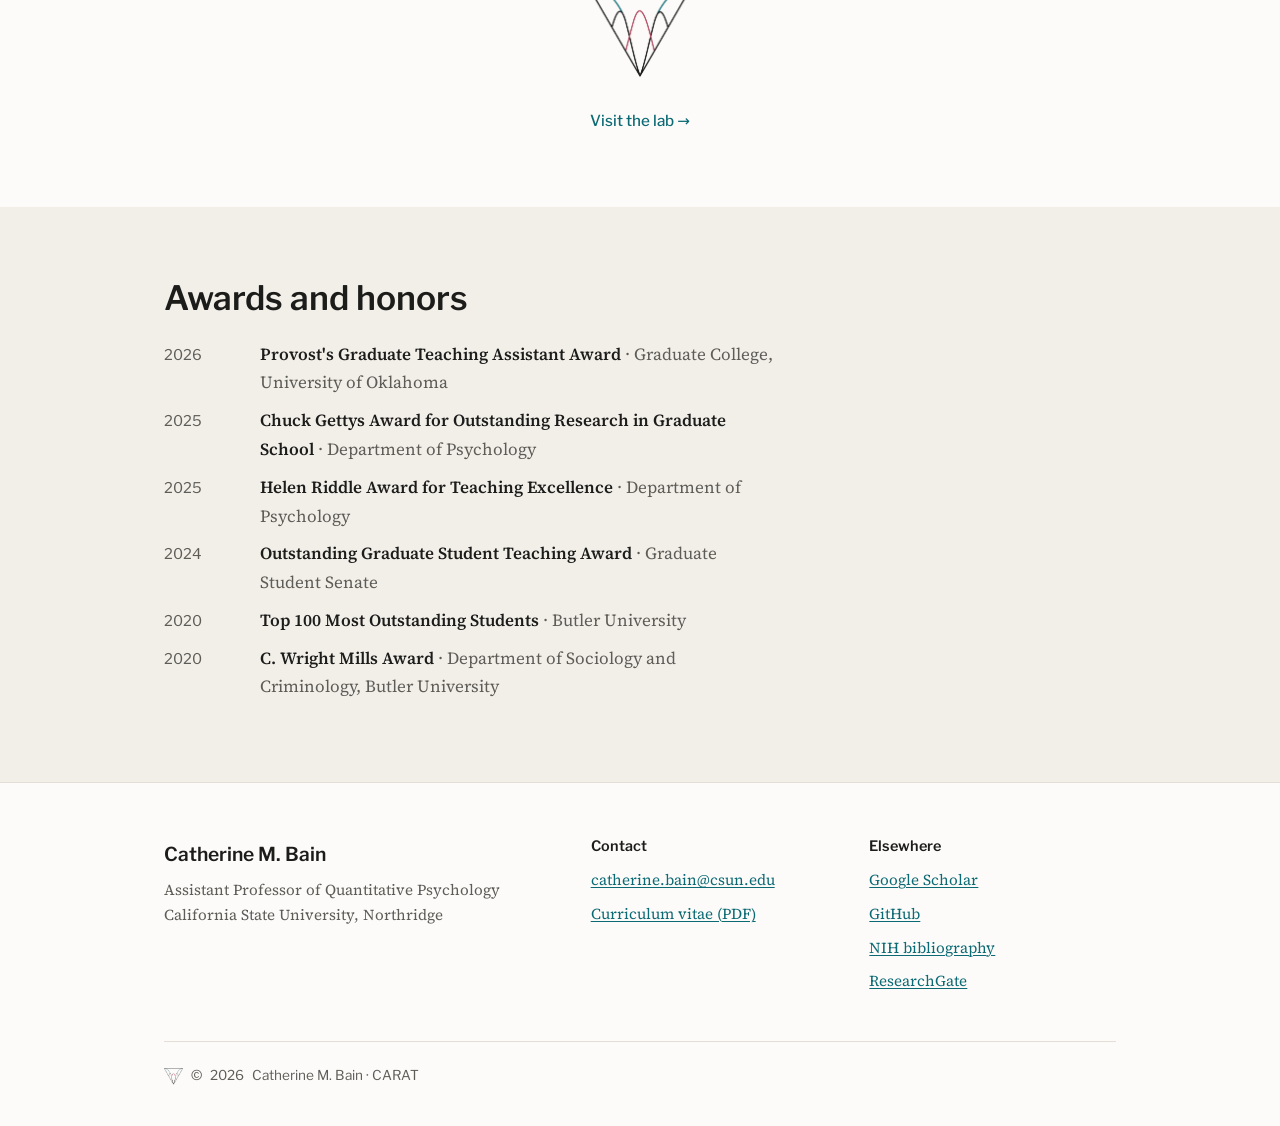
==== commit 692beb7f: "simplification overhaul" ====
--- a/index.html
+++ b/index.html
@@ -5,182 +5,113 @@
   <meta name="viewport" content="width=device-width, initial-scale=1.0">
   <title>Catherine M. Bain — Quantitative Psychology</title>
   <meta name="description" content="Catherine M. Bain, Assistant Professor of Quantitative Psychology at California State University, Northridge. Psychometrics, machine learning, and psychological classification.">
-  <link rel="icon" href="assets/caratlab_triangle_only.png" type="image/png">
+  <link rel="icon" href="assets/caratlab_triangle_only_ink.png" type="image/png">
   <link rel="preconnect" href="https://fonts.googleapis.com">
   <link rel="preconnect" href="https://fonts.gstatic.com" crossorigin>
-  <link href="https://fonts.googleapis.com/css2?family=Fraunces:ital,opsz,wght@0,9..144,400;0,9..144,500;0,9..144,600;1,9..144,400;1,9..144,500&family=IBM+Plex+Sans:wght@400;500;600&family=IBM+Plex+Mono:wght@400;500&display=swap" rel="stylesheet">
+  <link href="https://fonts.googleapis.com/css2?family=Libre+Franklin:wght@400;500;600&family=Source+Serif+4:ital,opsz,wght@0,8..60,400;0,8..60,600;1,8..60,400&display=swap" rel="stylesheet">
   <link rel="stylesheet" href="css/style.css">
 </head>
 <body>
-    <div id="nav-placeholder"></div>
+  <div id="nav-placeholder"></div>
   <script src="/js/include-nav.js"></script>
 
   <header class="hero">
-    <svg class="hero-gem gem-svg" xmlns="http://www.w3.org/2000/svg"
-     viewBox="0 0 1788 1788" fill="none" aria-hidden="true">
-      <path
-    d="
-      M 30 225
-      L 1758 225
-      L 892 1720
-      Z
-
-      M 105 225
-      C 330 285, 575 530, 650 760
-      C 720 975, 790 1335, 892 1720
-
-      M 1680 225
-      C 1455 285, 1210 530, 1135 760
-      C 1065 975, 995 1335, 892 1720
-
-      M 435 925
-      C 500 660, 570 615, 625 720
-      C 690 845, 760 1250, 892 1720
-
-      M 1350 925
-      C 1285 660, 1215 615, 1160 720
-      C 1095 845, 1025 1250, 892 1720
-
-      M 650 1300
-      C 735 865, 800 660, 892 660
-      C 985 660, 1050 865, 1135 1300
-    "
-    stroke="currentColor"
-    stroke-width="1.3"
-    stroke-linecap="round"
-    stroke-linejoin="round"
-    vector-effect="non-scaling-stroke"
-  />
-    </svg>
     <div class="wrap hero-grid">
       <div>
-        <span class="eyebrow">Quantitative Psychology</span>
-        <h1>Catherine M. <em>Bain</em>, Ph.D.</h1>
+        <h1>Catherine M. Bain</h1>
         <p class="role">Assistant Professor &middot; Department of Psychology &middot; California State University, Northridge</p>
-        <p class="lede">Hi! I'm Catherine. I'm an Assistant Professor of Quantitative Psychology at California State University, Northridge. I completed a Ph.D. in Quantitative Psychology with a minor in Cognitive Psychology and Neuroscience at the University of Oklahoma in 2026, an M.S. in Psychology at the University of Oklahoma in 2022, and a B.S. in Psychology and Criminology (Magna Cum Laude, Highest Honors) at Butler University in 2020.</p>
+        <p class="lede">I develop and evaluate methods for psychological classification and measurement, combining psychometric theory with machine learning. My work asks how these methods behave under the conditions researchers actually face: item bias, missing data, and scales that are still being built.</p>
         <div class="actions">
-          <a class="btn primary" href="mailto:catherine.bain@csun.edu">Email me</a>
-          <a class="btn" href="assets/Bain_CV.pdf" target="_blank" rel="noopener">Read the CV</a>
-          <a class="btn" href="research.html">Research</a>
+          <a class="btn" href="mailto:catherine.bain@csun.edu">Email me</a>
+          <a class="textlink" href="assets/Bain_CV.pdf" target="_blank" rel="noopener">Read the CV</a>
+          <a class="textlink" href="research.html">See the research</a>
         </div>
       </div>
       <div class="portrait">
         <img src="assets/headshot.jpg" alt="Catherine M. Bain" width="400">
-        <!-- <svg class="facet gem-svg" viewBox="0 0 30 34" fill="none" aria-hidden="true"><path d="M9 2 L21 2 L28 10 L15 32 L2 10 Z" stroke="currentColor" stroke-width="1.4"/><path d="M15 2 L15 32 M2 10 L28 10" stroke="currentColor" stroke-width="1" opacity="0.7"/></svg> -->
       </div>
     </div>
   </header>
 
   <section class="section alt" id="about">
     <div class="wrap">
-      <span class="eyebrow">About</span>
-      <h2>Assessment, done <em>carefully</em>.</h2>
-      <p class="full" style="text-justify: inter-word; text-align: justify; max-width: 100ch;">Psychological assessment impacts critical decisions in healthcare, education, and public policy. Although these decisions depend on the classification of individuals (i.e., placing individuals in categories), the methods we use for classification often face challenges related to fairness, accuracy, and interpretability. My research aims to address these challenges by integrating machine learning approaches with psychometric theory to improve classification accuracy. As a quantitative psychologist, my research centers on two interconnected lines of work: (1) <em>methodological research</em>, focused on developing and evaluating tools for classification and variable selection under complex psychometric conditions such as differential item functioning (DIF) or missing data; and (2) <em>applied psychometrics and classification research.</em> </p>
-      <!-- <p>I am an incoming Assistant Professor of Quantitative Psychology at California State University, Northridge. My core expertise is in psychometric methods and machine learning approaches to psychological classification and measurement. My work develops and evaluates tools that improve the accuracy, fairness, and interpretability of assessment, with a sustained applied focus on misophonia.</p> -->
-      <p style="text-justify: inter-word; text-align: justify; max-width: 100ch;">I have extensive experience with item response theory, factor analysis, and supervised machine learning for classification and variable selection, along with large simulation studies of how classifiers behave under difficult conditions such as unmodeled differential item functioning and missing data.</p>
-      <div class="chips" style="max-width: 100ch;">
-        <span class="chip">Psychometrics</span>
-        <span class="chip">Machine Learning</span>
-        <span class="chip">Classification</span>
-        <span class="chip">Differential Item Functioning</span>
-        <span class="chip">Replication</span>
-        <span class="chip">Misophonia</span>
-      </div>
+      <h2>About</h2>
+      <p class="prose">Psychological assessment drives decisions in healthcare, education, and public policy. These decisions depend on classifying individuals, that is, placing people into categories, yet the methods we use for classification often struggle with fairness, accuracy, and interpretability. My research addresses these problems by integrating machine learning with psychometric theory. It centers on two connected lines of work: (1) methodological research that develops and evaluates tools for classification and variable selection under complex conditions such as differential item functioning (DIF) and missing data, and (2) applied psychometrics that puts those tools to work on real measurement problems.</p>
+      <p class="prose">I work with item response theory, factor analysis, and supervised machine learning for classification and variable selection. Much of my methodological work uses large simulation studies to test how classifiers behave under difficult conditions, including unmodeled DIF and incomplete data.</p>
+      <p class="prose">I earned my Ph.D. in quantitative psychology, with a minor in cognitive psychology and neuroscience, from the University of Oklahoma in 2026, after an M.S. from Oklahoma in 2022 and a B.S. in psychology and criminology from Butler University in 2020.</p>
+      <p class="interests">Interests: psychometrics, machine learning, classification, differential item functioning, replication, and misophonia.</p>
     </div>
   </section>
 
   <section class="section" id="news">
     <div class="wrap">
-      <span class="eyebrow">News</span>
       <h2>Recent updates</h2>
       <ul class="news">
-        <li><span class="when">Sept 2026</span><p class="what">&ldquo;Comparing Supervised Machine Learning Simulation&rdquo; published in <em> Frontiers in Psychology.</em><a href = "https://doi.org/10.3389/fpsyg.2026.1819366" target="_blank" rel="noopener"> Read it &rarr;</a></p></li>
-        <li><span class="when">Aug 2026</span><p class="what">Began position as Assistant Professor of Quantitative Psychology at CSU Northridge.</p></li>
-        <li><span class="when">Jun 2026</span><p class="what">Presented work on factor-analytic replication at <a href="publications.html">Modern Modeling Methods</a> (Fordham University, NY).</p></li>
-        <li><span class="when">Jun 2026</span><p class="what">Presented work on classification with unmodeled DIF at <a href="publications.html">Modern Modeling Methods</a> (Fordham University, NY).</p></li>
-        <li><span class="when">2026</span><p class="what">Awarded the Provost's Graduate Teaching Assistant Award, University of Oklahoma.</p></li>
-        <li><span class="when">2026</span><p class="what">&ldquo;When DIF Goes Unmodeled&rdquo; published in the <em>Journal of Behavioral Data Science</em>. <a href="https://doi.org/10.35566/jbds/bainmmbg" target="_blank" rel="noopener">Read it &rarr;</a></p></li>
-        <li><span class="when">2025</span><p class="what">Psychometric evaluation of the Duke Misophonia Questionnaire out in the <em>Journal of Clinical Psychology</em>. <a href="https://doi.org/10.1002/jclp.70028" target="_blank" rel="noopener">Read it &rarr;</a></p></li>
+        <li><span class="when">Sept 2026</span><p class="what">&ldquo;Comparing Supervised Machine Learning Variable Selection Methods&rdquo; published in <em>Frontiers in Psychology</em>. <a href="https://doi.org/10.3389/fpsyg.2026.1819366" target="_blank" rel="noopener">Read it</a></p></li>
+        <li><span class="when">Aug 2026</span><p class="what">Began as Assistant Professor of Quantitative Psychology at CSU Northridge.</p></li>
+        <li><span class="when">Jun 2026</span><p class="what">Presented work on factor-analytic replication and on classification with unmodeled DIF at <a href="publications.html">Modern Modeling Methods</a> (Fordham University, NY).</p></li>
+        <li><span class="when">2026</span><p class="what">Received the Provost's Graduate Teaching Assistant Award, University of Oklahoma.</p></li>
+        <li><span class="when">2026</span><p class="what">&ldquo;When DIF Goes Unmodeled&rdquo; published in the <em>Journal of Behavioral Data Science</em>. <a href="https://doi.org/10.35566/jbds/bainmmbg" target="_blank" rel="noopener">Read it</a></p></li>
+        <li><span class="when">2025</span><p class="what">Psychometric evaluation of the Duke Misophonia Questionnaire published in the <em>Journal of Clinical Psychology</em>. <a href="https://doi.org/10.1002/jclp.70028" target="_blank" rel="noopener">Read it</a></p></li>
       </ul>
     </div>
   </section>
 
   <section class="section alt" id="selected">
     <div class="wrap">
-      <span class="eyebrow">Selected work</span>
-      <h2>Recent Publications</h2>
-      <div class="cards">
-        <article class="card">
-          <span class="yr">2026 &middot; Frontiers in Psychology</span>
+      <h2>Recent publications</h2>
+      <div class="worklist">
+        <article class="work">
+          <span class="tag">2026 &middot; Frontiers in Psychology</span>
           <p class="ttl">Comparing the use of supervised machine learning variable selection methods in the context of two-group classification in the psychological and health sciences</p>
-          <p class="meta"><em>Bain, C.M.</em>, Shi, D., Banad, Y.M., Boness, C.L., &amp; Loeffelman, J.E.</p>
+          <p class="meta"><span class="me">Bain, C.M.</span>, Shi, D., Banad, Y.M., Boness, C.L., &amp; Loeffelman, J.E.</p>
         </article>
-        <article class="card">
-          <span class="yr">2026 &middot; Journal of Behavioral Data Science</span>
-          <p class="ttl">When DIF Goes Unmodeled: Assessing the Viability of Random Forest for Diagnostic Classification</p>
-          <p class="meta"><em>Bain, C.M.</em>, Manapat, P.D., Manapat, D.M., Brennan, K.B., &amp; Grimm, K.J.</p>
+        <article class="work">
+          <span class="tag">2026 &middot; Journal of Behavioral Data Science</span>
+          <p class="ttl">When DIF goes unmodeled: assessing the viability of random forest for diagnostic classification</p>
+          <p class="meta"><span class="me">Bain, C.M.</span>, Manapat, P.D., Manapat, D.M., Brennan, K.B., &amp; Grimm, K.J.</p>
         </article>
-        <!-- <article class="card">
-          <span class="yr"> 2026 &middot; Frontiers in Psychology, section Educational Psychology</span>
-          <p class="ttl">Reframing the Gender Gap: Masculine Ideology as a Predictor of Academic Behaviors.</p>
-          <p class="meta">Baskin, H.M., <em>Bain, C.M.</em>, &amp; Cavazos, J.T.</p>
-        </article> -->
-        <article class="card">
-          <span class="yr"> 2026 &middot; Human Brain Mapping</span>
-          <p class="ttl">Selective Disruption of Salience‐Network Anterior Insula Connectivity in Misophonia: A Disorder‐Specific Neural Signature.</p>
-          <p class="meta">Hansen, H. A., Norris, J. E., <em>Bain, C. M.</em>, Ethridge, L.E., &amp; Tardif, C. L.</p>
+        <article class="work">
+          <span class="tag">2026 &middot; Human Brain Mapping</span>
+          <p class="ttl">Selective disruption of salience-network anterior insula connectivity in misophonia: a disorder-specific neural signature</p>
+          <p class="meta">Hansen, H.A., Norris, J.E., <span class="me">Bain, C.M.</span>, Ethridge, L.E., &amp; Tardif, C.L.</p>
         </article>
-        <article class="card">
-          <span class="yr">2025 &middot; Journal of Clinical Psychology</span>
-          <p class="ttl">A Psychometric Evaluation of the Duke Misophonia Questionnaire</p>
-          <p class="meta"><em>Bain, C.M.</em>, Norris, J.E., Conley, A., Manapat, P.D., &amp; Ethridge, L.E.</p>
+        <article class="work">
+          <span class="tag">2025 &middot; Journal of Clinical Psychology</span>
+          <p class="ttl">A psychometric evaluation of the Duke Misophonia Questionnaire</p>
+          <p class="meta"><span class="me">Bain, C.M.</span>, Norris, J.E., Conley, A., Manapat, P.D., &amp; Ethridge, L.E.</p>
         </article>
-        <!-- <article class="card">
-          <span class="yr">2025 &middot; Journal of Behavioral Data Science</span>
-          <p class="ttl">A Tutorial on Supervised Machine Learning Variable Selection Methods for the Psychological Sciences Using R</p>
-          <p class="meta"><em>Bain, C.M.</em>, Shi, D., Banad, Y.M., Ethridge, L.E., Norris, J.E., &amp; Loeffelman, J.E.</p>
-        </article> -->
       </div>
-      <p style="margin-top:1.7rem;"><a href="publications.html">See the full publication list &rarr;</a></p>
+      <p style="margin-top:1.6rem;"><a class="textlink" href="publications.html">See the full publication list</a></p>
     </div>
   </section>
 
   <section class="section lab-band" id="lab">
     <div class="wrap">
-      <span class="eyebrow" style="justify-content:center;">The Lab</span>
       <h2>CARAT</h2>
-        <div class="expand">
-          <span><b>C</b>lassification</span>
-          <span><b>A</b>ssessment</span>
-          <span><b>R</b>eplication</span>
-          <span><b>A</b>lgorithms</span>
-          <span><b>T</b>esting</span>
-        </div>
-      <p style="margin:0 auto;color:var(--muted);">A research program on the methods that make classification trustworthy. The name is an acronym, and a nod to the facet of a gem and the gradient a model descends toward.</p>
-      <img class="logo" src="assets/carat-logo.png" alt="CARAT lab logo: Classification, Assessment, Replication, Algorithms, Testing">
-
-      <a class="btn" href="lab.html">Visit the lab &rarr;</a>
+      <p class="expand"><b>C</b>lassification &middot; <b>A</b>ssessment &middot; <b>R</b>eplication &middot; <b>A</b>lgorithms &middot; <b>T</b>esting</p>
+      <p class="prose" style="margin-inline:auto;">A research program on the methods that make psychological classification trustworthy, from psychometrics to machine learning.</p>
+      <img class="logo" src="assets/caratlab_triangle_only_ink.png" alt="CARAT lab mark" style="max-width:110px;">
+      <p style="margin-top:1.6rem;"><a class="textlink" href="lab.html">Visit the lab</a></p>
     </div>
   </section>
 
   <section class="section alt">
     <div class="wrap">
-      <p class="eyebrow">Recognition</p>
-      <h2>Awards &amp; Honors</h2>
-      <div class="tgroup" style="border-top:0;padding-top:0.5rem;">
+      <h2>Awards and honors</h2>
+      <div class="awards">
         <div class="trow"><span class="term">2026</span><p class="course"><strong>Provost's Graduate Teaching Assistant Award</strong> <span>&middot; Graduate College, University of Oklahoma</span></p></div>
-        <div class="trow"><span class="term">2025</span><p class="course"><strong>Chuck Gettys Award for Outstanding Research in Graduate School</strong> <span>&middot; Dept. of Psychology</span></p></div>
-        <div class="trow"><span class="term">2025</span><p class="course"><strong>Helen Riddle Award for Teaching Excellence</strong> <span>&middot; Dept. of Psychology</span></p></div>
+        <div class="trow"><span class="term">2025</span><p class="course"><strong>Chuck Gettys Award for Outstanding Research in Graduate School</strong> <span>&middot; Department of Psychology</span></p></div>
+        <div class="trow"><span class="term">2025</span><p class="course"><strong>Helen Riddle Award for Teaching Excellence</strong> <span>&middot; Department of Psychology</span></p></div>
         <div class="trow"><span class="term">2024</span><p class="course"><strong>Outstanding Graduate Student Teaching Award</strong> <span>&middot; Graduate Student Senate</span></p></div>
         <div class="trow"><span class="term">2020</span><p class="course"><strong>Top 100 Most Outstanding Students</strong> <span>&middot; Butler University</span></p></div>
-        <div class="trow"><span class="term">2020</span><p class="course"><strong>C. Wright Mills Award</strong> <span>&middot; Dept. of Sociology and Criminology, Butler University</span></p></div>
+        <div class="trow"><span class="term">2020</span><p class="course"><strong>C. Wright Mills Award</strong> <span>&middot; Department of Sociology and Criminology, Butler University</span></p></div>
       </div>
     </div>
   </section>
 
- <div id="footer-placeholder"></div>
-<script src="/js/include-footer.js"></script>
-  <!-- <script>document.getElementById('yr').textContent=new Date().getFullYear();</script> -->
+  <div id="footer-placeholder"></div>
+  <script src="/js/include-footer.js"></script>
   <script src="js/main.js"></script>
 </body>
 </html>
--- a/css/style.css
+++ b/css/style.css
@@ -1,318 +1,230 @@
 /* ============================================================
-   Catherine M. Bain — academic site  (v2, jewel-tone dark)
-   Palette from the CARAT logo (rose #E49CA8, teal #84B4C0),
-   brightened for a deep teal-black ground so the accents glow.
-   Signature: a custom brilliant-cut gem whose facets converge
-   to a single point — the carat, the ∇, the minimum a model
-   descends toward.
+   Catherine M. Bain — academic site
+   Light editorial system. Warm near-white ground, ink text,
+   one disciplined teal accent drawn from the CARAT mark.
+   Serif body for reading, sans for headings and interface.
    ============================================================ */
 
 :root {
-  --bg:      #0F1C1E;
-  --bg-2:    #16292B;
-  --bg-3:    #1F3A3D;
-  --line:    rgba(233,242,241,0.10);
-  --line-2:  rgba(233,242,241,0.18);
-  --text:    #EAF2F1;
-  --muted:   #93AAA8;
-  --rose:    #EFA9B4;
-  --rose-dim:#C9808C;
-  --teal:    #8FCAD6;
-  --teal-dim:#5E97A3;
-
-  --font-display: "Fraunces", Georgia, serif;
-  --font-body:    "IBM Plex Sans", system-ui, sans-serif;
-  --font-mono:    "IBM Plex Mono", ui-monospace, monospace;
-
-  --wrap: 1120px;
-  --gutter: clamp(1.25rem, 5vw, 4.5rem);
+  --bg:       #FCFBF9;
+  --surface:  #F2EFE9;
+  --ink:      #1C1C1A;
+  --muted:    #5E5C57;
+  --faint:    #E3DFD7;
+  --accent:   #0C6A74;
+  --accent-strong: #09505A;
+
+  --font-head: "Libre Franklin", system-ui, -apple-system, sans-serif;
+  --font-body: "Source Serif 4", Georgia, "Times New Roman", serif;
+
+  --wrap: 1080px;
+  --measure: 68ch;
+  --gutter: clamp(1.25rem, 5vw, 4rem);
 }
 
 * { box-sizing: border-box; }
 html { scroll-behavior: smooth; }
 @media (prefers-reduced-motion: reduce) {
   html { scroll-behavior: auto; }
-  * { animation: none !important; transition: none !important; }
+  * { transition: none !important; }
 }
 
 body {
   margin: 0;
   background: var(--bg);
-  color: var(--text);
+  color: var(--ink);
   font-family: var(--font-body);
-  font-size: 1.02rem;
-  line-height: 1.68;
+  font-size: 1.0625rem;
+  line-height: 1.7;
   -webkit-font-smoothing: antialiased;
   text-rendering: optimizeLegibility;
-  overflow-x: hidden;
-}
-
-a { color: var(--teal); text-decoration: none; transition: color .18s; }
-a:hover { color: var(--rose); }
+}
+
+a { color: var(--accent); text-decoration: underline; text-underline-offset: 2px; text-decoration-thickness: 1px; transition: color .15s; }
+a:hover { color: var(--accent-strong); }
 img { max-width: 100%; display: block; }
 
 .wrap { max-width: var(--wrap); margin: 0 auto; padding-inline: var(--gutter); }
 
-h1, h2, h3 {
-  font-family: var(--font-display);
-  font-weight: 500;
-  line-height: 1.06;
-  letter-spacing: -0.015em;
-  font-optical-sizing: auto;
-}
-h1 em, h2 em, h3 em, p em { font-style: italic; font-weight: 400; color: var(--rose); }
-
-.background_logo {
-  opacity: 0.06;
-}
-
-.eyebrow {
-  font-family: var(--font-mono);
-  font-size: 0.72rem;
-  letter-spacing: 0.28em;
-  text-transform: uppercase;
-  color: var(--teal);
-  display: inline-flex; align-items: center; gap: 0.7em;
-  margin: 0 0 1.4rem;
-}
-.eyebrow::before {
-  content: ""; width: 9px; height: 9px;
-  background: var(--rose);
-  clip-path: polygon(50% 100%, 0 0, 100% 0);
-}
-
-/* ---------- gem mark (reusable) ---------- */
-.gem-svg { display:block; }
-.gem-svg path { vector-effect: non-scaling-stroke; }
+h1, h2, h3, h4 {
+  font-family: var(--font-head);
+  color: var(--ink);
+  line-height: 1.15;
+  letter-spacing: 0;
+  margin: 0;
+}
+h1 { font-weight: 600; }
+h2 { font-weight: 600; }
+h3 { font-weight: 600; }
+
+p { margin: 0 0 1.1rem; }
+p:last-child { margin-bottom: 0; }
 
 /* ---------- nav ---------- */
 .nav {
   position: sticky; top: 0; z-index: 60;
-  background: color-mix(in srgb, var(--bg) 82%, transparent);
-  backdrop-filter: blur(12px) saturate(120%);
-  border-bottom: 1px solid var(--line);
+  background: var(--bg);
+  border-bottom: 1px solid var(--faint);
 }
 .nav-inner {
   max-width: var(--wrap); margin: 0 auto;
-  padding: 0.9rem var(--gutter);
+  padding: 0.85rem var(--gutter);
   display: flex; align-items: center; justify-content: space-between;
 }
 .brand {
-  font-family: var(--font-display); font-weight: 500; font-size: 1.16rem;
-  color: var(--text); letter-spacing: -0.01em;
+  font-family: var(--font-head); font-weight: 600; font-size: 1.05rem;
+  color: var(--ink); text-decoration: none;
   display: flex; align-items: center; gap: 0.6rem;
 }
-.brand svg { width: 16px; height: 18px; }
-.nav-links { display: flex; align-items: center; gap: 1.7rem; list-style: none; margin: 0; padding: 0; }
+.brand img { width: 30px; height: auto; }
+.nav-links { display: flex; align-items: center; gap: 1.6rem; list-style: none; margin: 0; padding: 0; }
 .nav-links a {
-  font-family: var(--font-mono); font-size: 0.76rem;
-  letter-spacing: 0.08em; text-transform: uppercase;
-  color: var(--muted); padding: 0.3rem 0; position: relative;
-}
-.nav-links a:hover, .nav-links a.active { color: var(--text); }
-.nav-links a.active::after {
-  content: ""; position: absolute; left: 0; right: 0; bottom: -0.4rem;
-  height: 2px; background: var(--rose);
-}
-.nav-links a.ext::after { content: " ↗"; color: var(--teal); }
+  font-family: var(--font-head); font-size: 0.95rem; font-weight: 450;
+  color: var(--muted); text-decoration: none; padding: 0.2rem 0;
+  border-bottom: 2px solid transparent;
+}
+.nav-links a:hover { color: var(--ink); }
+.nav-links a.active { color: var(--ink); font-weight: 600; border-bottom-color: var(--accent); }
 
 .nav-toggle { display: none; background: none; border: 0; cursor: pointer; padding: 0.4rem; }
-.nav-toggle span { display: block; width: 22px; height: 2px; background: var(--text); margin: 4px 0; transition: .2s; }
+.nav-toggle span { display: block; width: 22px; height: 2px; background: var(--ink); margin: 4px 0; transition: .2s; }
 
 @media (max-width: 820px) {
   .nav-toggle { display: block; }
   .nav-links {
     position: absolute; top: 100%; left: 0; right: 0;
     flex-direction: column; align-items: flex-start; gap: 0;
-    background: var(--bg-2); border-bottom: 1px solid var(--line);
-    padding: 0.4rem var(--gutter) 1rem;
+    background: var(--bg); border-bottom: 1px solid var(--faint);
+    padding: 0 var(--gutter) 0.6rem;
     max-height: 0; overflow: hidden; transition: max-height .25s ease;
   }
-  .nav-links.open { max-height: 420px; }
+  .nav-links.open { max-height: 460px; }
   .nav-links li { width: 100%; }
-  .nav-links a { display: block; padding: 0.8rem 0; width: 100%; border-bottom: 1px solid var(--line); }
+  .nav-links a { display: block; padding: 0.8rem 0; width: 100%; border-bottom: 0; }
+  .nav-links a.active { border-bottom: 0; }
 }
 
 /* ---------- hero ---------- */
-.hero { position: relative; padding: clamp(3.5rem, 9vw, 7rem) 0 clamp(3rem, 7vw, 5rem); overflow: hidden; }
-.hero-gem {
-  position: absolute; z-index: 0; pointer-events: none;
-  right: 46%; top: 50%; transform: translate(50%, -50%);
-  width: min(52vw, 560px); opacity: 0.16;
-  color: var(--teal);
-}
-.hero-gem path { stroke: currentColor; }
+.hero { padding: clamp(3rem, 8vw, 6rem) 0 clamp(2.5rem, 6vw, 4.5rem); }
 .hero-grid {
-  position: relative; z-index: 2;
-  display: grid; grid-template-columns: 1.3fr 0.9fr;
-  gap: clamp(2rem, 6vw, 5rem); align-items: center;
-}
-.hero h1 { font-size: clamp(2.9rem, 8vw, 5.4rem); margin: 0 0 0.6rem; }
-.hero .role {
-  font-family: var(--font-mono); font-size: 0.9rem;
-  color: var(--rose); letter-spacing: 0.03em; margin: 0 0 1.7rem;
-}
-.hero .lede { font-size: 1.16rem; color: var(--muted); max-width: 42ch; margin: 0 0 2.2rem; text-justify: inter-word; text-align: justify;}
-
-.actions { display: flex; flex-wrap: wrap; gap: 0.8rem; }
+  display: grid; grid-template-columns: 1.4fr 0.9fr;
+  gap: clamp(2rem, 6vw, 4.5rem); align-items: center;
+}
+.hero h1 { font-size: clamp(2.4rem, 6vw, 3.9rem); margin: 0 0 0.7rem; }
+.hero .role { font-family: var(--font-head); font-size: 1rem; font-weight: 500; color: var(--muted); margin: 0 0 1.6rem; }
+.hero .lede { font-size: 1.15rem; color: var(--ink); max-width: 46ch; margin: 0 0 2rem; }
+
+.actions { display: flex; flex-wrap: wrap; align-items: center; gap: 1.4rem; }
 .btn {
-  font-family: var(--font-mono); font-size: 0.76rem;
-  letter-spacing: 0.08em; text-transform: uppercase;
-  padding: 0.78rem 1.2rem; border: 1px solid var(--line-2); color: var(--text);
-  transition: .18s; display: inline-flex; align-items: center; gap: 0.5rem; border-radius: 1px;
-}
-.btn:hover { border-color: var(--teal); color: var(--teal); background: rgba(143,202,214,0.06); }
-.btn.primary { background: var(--rose); border-color: var(--rose); color: #241012; font-weight: 500; }
-.btn.primary:hover { background: var(--teal); border-color: var(--teal); color: #0c2023; }
-
-/* portrait */
-.portrait { position: relative; max-width: 360px; justify-self: center; }
-.portrait img { border-radius: 2px; position: relative; z-index: 2; filter: saturate(1.02); }
-.portrait::before {
-  content: ""; position: absolute; 
-  /* inset: 16px -16px -16px 16px; */
-  /* border: 1px solid var(--teal-dim); border-radius: 2px; z-index: 1; opacity: 0.7; */
-}
-.portrait .facet {
-  position: absolute; z-index: 3; right: -13px; top: -13px; width: 30px; height: 34px; color: var(--rose);
-}
+  font-family: var(--font-head); font-size: 0.95rem; font-weight: 500;
+  padding: 0.7rem 1.3rem; background: var(--accent); color: #fff;
+  text-decoration: none; border-radius: 2px; transition: background .15s;
+}
+.btn:hover { background: var(--accent-strong); color: #fff; }
+.textlink { font-family: var(--font-head); font-size: 0.95rem; font-weight: 500; color: var(--accent); text-decoration: none; }
+.textlink:hover { color: var(--accent-strong); }
+.textlink::after { content: " \2192"; }
+
+.portrait { max-width: 340px; justify-self: center; }
+.portrait img { border-radius: 3px; box-shadow: 0 10px 30px rgba(28,28,26,0.12); }
 
 /* ---------- generic section ---------- */
-.section { padding: clamp(3.2rem, 7vw, 5.5rem) 0; position: relative; }
-.section.alt { background: var(--bg-2); border-block: 1px solid var(--line); }
-.section h2 { font-size: clamp(1.9rem, 4vw, 2.7rem); margin: 0 0 1.7rem; }
-.section p { max-width: 66ch; color: var(--text); }
-.section p.sub { color: var(--muted); }
-
-/* interest tags */
-.chips { display: flex; flex-wrap: wrap; gap: 0.55rem; margin-top: 1.4rem; }
-.chip {
-  font-family: var(--font-mono); font-size: 0.76rem; letter-spacing: 0.04em;
-  padding: 0.4rem 0.4rem; border: 1px solid var(--line-2);
-  color: var(--text); background: rgba(143,202,214,0.04); border-radius: 1px;
-  display: inline-flex; align-items: center; gap: 0.5em;
-}
-.chip::before { content: ""; width: 7px; height: 7px; background: var(--teal); clip-path: polygon(50% 100%, 0 0, 100% 0); }
-
-/* selected work cards */
-.cards { display: grid; gap: 1rem; margin-top: 1.9rem; }
-.card {
-  background: var(--bg-2); border: 1px solid var(--line);
-  border-left: 2px solid var(--rose-dim); border-radius: 2px;
-  padding: 1.5rem 1.7rem; transition: .18s;
-}
-.section.alt .card { background: var(--bg); }
-.card:hover { border-left-color: var(--teal); transform: translateX(4px); background: var(--bg-3); }
-.card .yr { font-family: var(--font-mono); font-size: 0.72rem; color: var(--teal); letter-spacing: 0.1em; }
-.card .ttl { font-family: var(--font-display); font-size: 1.25rem; font-weight: 500; margin: 0.4rem 0 0.55rem; color: var(--text); line-height: 1.18; }
-.card .meta { font-size: 0.9rem; color: var(--muted); margin: 0; }
-.card .meta em { color: var(--rose); font-style: normal; }
-
-/* ---------- news / updates ---------- */
-.news { list-style: none; margin: 1.8rem 0 0; padding: 0; max-width: 760px; }
-.news li { display: grid; grid-template-columns: 6.5rem 1fr; gap: 1.2rem; padding: 1rem 0; border-top: 1px solid var(--line); align-items: baseline; }
-.news li:first-child { border-top: 0; }
-.news .when { font-family: var(--font-mono); font-size: 0.76rem; color: var(--teal); letter-spacing: 0.05em; }
-.news .what { margin: 0; color: var(--text); }
-.news .what a { color: var(--rose); }
-
-/* ---------- research numbered lines ---------- */
-.line { display: grid; grid-template-columns: 3.2rem 1fr; gap: 1.8rem; padding: 2.4rem 0; border-top: 1px solid var(--line); }
-.line:first-of-type { border-top: 0; }
-.line .num { font-family: var(--font-display); font-size: 2.1rem; font-style: italic; color: var(--teal-dim); line-height: 1; padding-top: 0.15rem; }
-.line h3 { font-size: 1.5rem; margin: 0 0 0.85rem; }
-.line p { color: var(--muted); }
-.line .refs { list-style: none; margin: 1.2rem 0 0; padding: 0; }
-.line .refs li { font-size: 0.88rem; color: var(--muted); padding-left: 1.2rem; position: relative; margin-bottom: 0.55rem; }
-.line .refs li::before { content: ""; position: absolute; left: 0; top: 0.55em; width: 8px; height: 8px; background: var(--rose); clip-path: polygon(50% 100%, 0 0, 100% 0); }
-.line .refs strong { color: var(--text); font-weight: 600; }
-.line .refs em { color: var(--teal); font-style: italic; }
+.section { padding: clamp(2.8rem, 6vw, 4.5rem) 0; }
+.section.alt { background: var(--surface); }
+.section > .wrap > h2 { font-size: clamp(1.6rem, 3.2vw, 2.1rem); margin: 0 0 1.4rem; }
+.lead { font-size: 1.1rem; color: var(--ink); max-width: var(--measure); }
+.prose { max-width: var(--measure); color: var(--ink); }
+.prose.muted, p.sub { color: var(--muted); }
+
+/* interests, rendered as plain text, no pills */
+.interests { max-width: var(--measure); color: var(--muted); margin-top: 1.1rem; }
+
+/* ---------- news ---------- */
+.news { list-style: none; margin: 1.4rem 0 0; padding: 0; max-width: 820px; }
+.news li { display: grid; grid-template-columns: 7rem 1fr; gap: 1.2rem; margin-bottom: 1.1rem; align-items: baseline; }
+.news .when { font-family: var(--font-head); font-size: 0.9rem; color: var(--muted); }
+.news .what { margin: 0; }
+
+/* ---------- selected work ---------- */
+.worklist { margin-top: 1.6rem; max-width: var(--measure); }
+.work { margin-bottom: 1.7rem; }
+.work .tag { font-family: var(--font-head); font-size: 0.85rem; color: var(--muted); }
+.work .ttl { font-family: var(--font-head); font-weight: 600; font-size: 1.15rem; margin: 0.3rem 0 0.35rem; line-height: 1.25; }
+.work .meta { margin: 0; color: var(--muted); font-size: 0.98rem; }
+
+/* ---------- research areas ---------- */
+.area { padding: 2.2rem 0; max-width: var(--measure); }
+.area:first-of-type { padding-top: 0.6rem; }
+.area h3 { font-size: 1.4rem; margin: 0 0 0.8rem; }
+.area .refs { list-style: none; margin: 1.1rem 0 0; padding: 0; }
+.area .refs li { font-size: 0.95rem; color: var(--muted); margin-bottom: 0.6rem; padding-left: 1.2rem; text-indent: -1.2rem; }
+.area .refs strong { color: var(--ink); font-weight: 600; }
+.area .refs em { font-style: italic; }
 
 /* ---------- publications ---------- */
-.pubgroup { padding: 2.4rem 0; border-top: 1px solid var(--line); }
-.pubgroup:first-of-type { border-top: 0; padding-top: 0.5rem; }
-.pubgroup h2 { font-size: 1.7rem; margin: 0 0 1.2rem; }
-.pub { display: grid; grid-template-columns: 6rem 1fr; gap: 1.1rem; padding: 1.05rem 0; border-top: 1px solid var(--line); align-items: baseline; transition: .15s; }
-.pub:first-of-type { border-top: 0; }
-.pub:hover { background: rgba(143,202,214,0.035); }
-.pub .py { font-family: var(--font-mono); font-size: 0.78rem; color: var(--teal); }
-.pub .pt { margin: 0; font-size: 0.95rem; color: var(--muted); }
-.pub .pt .me { color: var(--text); font-weight: 600; }
-.pub .pt .venue { color: var(--rose-dim); font-style: italic; }
-.pub .badge {
-  display: inline-block; font-family: var(--font-mono); font-size: 0.62rem;
-  letter-spacing: 0.08em; text-transform: uppercase; color: var(--rose);
-  border: 1px solid var(--rose-dim); border-radius: 20px; padding: 0.1rem 0.6rem; margin-left: 0.45rem;
-}
-.note { font-size: 0.85rem; color: var(--muted); font-style: italic; margin: 0 0 2rem; padding-left: 1rem; border-left: 2px solid var(--rose-dim); }
-.note u { text-decoration-color: var(--teal); text-underline-offset: 2px; }
+.pubgroup { margin-bottom: 2.6rem; }
+.pubgroup h2 { font-size: 1.3rem; margin: 0 0 1.1rem; }
+.pub { display: grid; grid-template-columns: 5rem 1fr; gap: 1.1rem; margin-bottom: 0.95rem; align-items: baseline; }
+.pub .py { font-family: var(--font-head); font-size: 0.9rem; color: var(--muted); }
+.pub .pt { margin: 0; font-size: 0.98rem; color: var(--muted); max-width: 72ch; }
+.pub .pt .me { color: var(--ink); font-weight: 600; }
+.pub .pt .venue { font-style: italic; }
+.pub .pt .award { color: var(--accent); font-weight: 500; }
+.pub .pt a { font-family: var(--font-head); font-size: 0.82rem; }
+.note { color: var(--muted); max-width: var(--measure); margin: 0.6rem 0 0; }
+.note u { text-decoration-color: var(--accent); text-underline-offset: 2px; }
 
 /* ---------- teaching ---------- */
-.tgroup { padding: 1.9rem 0; border-top: 1px solid var(--line); }
-.tgroup:first-of-type { border-top: 0; }
-.tgroup h3 { font-family: var(--font-mono); font-size: 0.78rem; letter-spacing: 0.14em; text-transform: uppercase; color: var(--teal); font-weight: 500; margin: 0 0 1.1rem; }
-.trow { display: grid; grid-template-columns: 9rem 1fr; gap: 1rem; padding: 0.6rem 0; border-top: 1px dotted var(--line); }
-.trow:first-of-type { border-top: 0; }
-.trow .term { font-family: var(--font-mono); font-size: 0.8rem; color: var(--muted); }
-.trow .course strong { color: var(--text); font-weight: 600; }
+.tgroup { margin-bottom: 2.2rem; max-width: var(--measure); }
+.tgroup h3 { font-size: 1.25rem; margin: 0 0 0.2rem; }
+.tgroup .level { font-family: var(--font-head); font-size: 0.9rem; font-weight: 500; color: var(--muted); margin: 0 0 0.9rem; }
+.trow { display: grid; grid-template-columns: 9rem 1fr; gap: 1rem; margin-bottom: 0.55rem; align-items: baseline; }
+.trow .term { font-family: var(--font-head); font-size: 0.92rem; color: var(--muted); }
+.trow .course strong { color: var(--ink); font-weight: 600; }
 .trow .course span { color: var(--muted); }
 
-/* ---------- CARAT lab band + page ---------- */
+/* ---------- awards ---------- */
+.awards { max-width: var(--measure); }
+.awards .trow { grid-template-columns: 5rem 1fr; }
+
+/* ---------- CARAT lab ---------- */
 .lab-band { text-align: center; }
-.lab-band .logo { max-width: min(640px, 100%); margin: 1.6rem auto 0; opacity: 0.96; }
-.lab-band .expand { display: flex; flex-wrap: wrap; justify-content: center; gap: 0.4rem 1.5rem; margin: 1.7rem 0 2rem; }
-.lab-band .expand span { font-family: var(--font-mono); font-size: 0.8rem; color: var(--muted); }
-.lab-band .expand b { color: var(--rose); font-weight: 600; }
-
-.acronym { display: grid; gap: 0; margin-top: 1rem; max-width: 820px; }
-.acronym .row { display: grid; grid-template-columns: 4.5rem 1fr; gap: 1.4rem; padding: 1.5rem 0; border-top: 1px solid var(--line); align-items: baseline; }
-.acronym .row:first-child { border-top: 0; }
-.acronym .letter { font-family: var(--font-display); font-size: 3rem; font-weight: 500; color: var(--teal); line-height: 0.9; }
-.acronym .letter span { color: var(--muted); }
-.acronym h3 { font-size: 1.3rem; margin: 0 0 0.4rem; }
-.acronym p { margin: 0; color: var(--muted); font-size: 0.96rem; }
-
-.lab-hero { position: relative; overflow: hidden; }
-.lab-hero .focal-gem { width: min(58vw, 300px); margin: 0 auto 2rem; color: var(--teal); }
-.lab-hero .focal-gem .rose { stroke: var(--rose); }
-
-.join {
-  background: var(--bg-2); border: 1px solid var(--line); border-radius: 2px;
-  padding: clamp(1.8rem, 4vw, 2.6rem); margin-top: 1rem; max-width: 760px;
-}
-.join h3 { font-size: 1.4rem; margin: 0 0 0.7rem; }
-.join p { color: var(--muted); margin: 0 0 1.3rem; }
+.lab-band .logo { max-width: min(560px, 100%); margin: 1.4rem auto 0; }
+.lab-band .expand { color: var(--muted); font-family: var(--font-head); margin: 1.1rem auto 1.6rem; }
+.lab-band .expand b { color: var(--ink); font-weight: 600; }
+
+.acronym { max-width: var(--measure); margin-top: 0.4rem; }
+.acronym .row { display: grid; grid-template-columns: 3rem 1fr; gap: 1.4rem; padding: 1.3rem 0; align-items: baseline; }
+.acronym .letter { font-family: var(--font-head); font-size: 2rem; font-weight: 600; color: var(--accent); line-height: 1; }
+.acronym h3 { font-size: 1.2rem; margin: 0 0 0.3rem; }
+.acronym p { margin: 0; color: var(--muted); font-size: 0.98rem; }
+
+.lab-logo { max-width: 300px; margin: 0 auto; }
 
 /* ---------- footer ---------- */
-.footer { background: #0A1416; border-top: 1px solid var(--line); padding: clamp(2.6rem, 6vw, 4rem) 0 2.4rem; color: var(--muted); }
-.footer a { color: var(--rose); }
-.footer a:hover { color: var(--teal); }
-.footer-grid { display: grid; grid-template-columns: 1.4fr 1fr 1fr; gap: 2rem; }
-.footer h4 { font-family: var(--font-mono); font-size: 0.72rem; letter-spacing: 0.14em; text-transform: uppercase; color: var(--teal); margin: 0 0 0.9rem; font-weight: 500; }
-.footer .fname { font-family: var(--font-display); font-size: 1.55rem; color: var(--text); margin: 0 0 0.5rem; }
+.footer { background: var(--bg); border-top: 1px solid var(--faint); padding: clamp(2.4rem, 5vw, 3.4rem) 0 2.4rem; color: var(--muted); }
+.footer a { color: var(--accent); }
+.footer a:hover { color: var(--accent-strong); }
+.footer-grid { display: grid; grid-template-columns: 1.6fr 1fr 1fr; gap: 2rem; }
+.footer h4 { font-family: var(--font-head); font-size: 0.9rem; font-weight: 600; color: var(--ink); margin: 0 0 0.8rem; }
+.footer .fname { font-family: var(--font-head); font-size: 1.2rem; font-weight: 600; color: var(--ink); margin: 0 0 0.4rem; }
+.footer .forg { margin: 0; font-size: 0.95rem; }
 .footer ul { list-style: none; margin: 0; padding: 0; }
-.footer li { margin-bottom: 0.5rem; font-size: 0.9rem; }
-.footer .copy { margin-top: 2.6rem; padding-top: 1.5rem; border-top: 1px solid var(--line); font-family: var(--font-mono); font-size: 0.7rem; letter-spacing: 0.05em; color: #6B807E; display: flex; align-items: center; gap: 0.6rem; }
-.footer .copy svg { width: 13px; height: 15px; color: var(--teal-dim); }
-.footer-icon {
-  height: 2.5em;
-  width: auto;
-  vertical-align: middle;
-}
+.footer li { margin-bottom: 0.5rem; font-size: 0.95rem; }
+.footer .copy { margin-top: 2.4rem; padding-top: 1.4rem; border-top: 1px solid var(--faint); font-family: var(--font-head); font-size: 0.85rem; color: var(--muted); display: flex; align-items: center; gap: 0.5rem; }
+.footer .copy img { height: 1.4em; width: auto; }
+
 /* ---------- responsive ---------- */
 @media (max-width: 860px) {
   .hero-grid { grid-template-columns: 1fr; }
-  .portrait { order: -1; max-width: 280px; }
-  .hero-gem { right: 50%; opacity: 0.1; }
+  .portrait { order: -1; max-width: 240px; justify-self: start; }
   .footer-grid { grid-template-columns: 1fr; gap: 1.7rem; }
 }
-@media (max-width: 620px) {
+@media (max-width: 600px) {
   .pub { grid-template-columns: 1fr; gap: 0.15rem; }
-  .news li { grid-template-columns: 1fr; gap: 0.15rem; }
-  .line { grid-template-columns: 1fr; gap: 0.5rem; }
-  .line .num { font-size: 1.7rem; }
+  .news li { grid-template-columns: 1fr; gap: 0.1rem; }
   .trow { grid-template-columns: 1fr; gap: 0.1rem; }
-  .acronym .row { grid-template-columns: 1fr; gap: 0.5rem; }
-}
-
-:focus-visible { outline: 2px solid var(--teal); outline-offset: 3px; border-radius: 1px; }
+  .acronym .row { grid-template-columns: 1fr; gap: 0.4rem; }
+}
+
+:focus-visible { outline: 2px solid var(--accent); outline-offset: 3px; border-radius: 2px; }
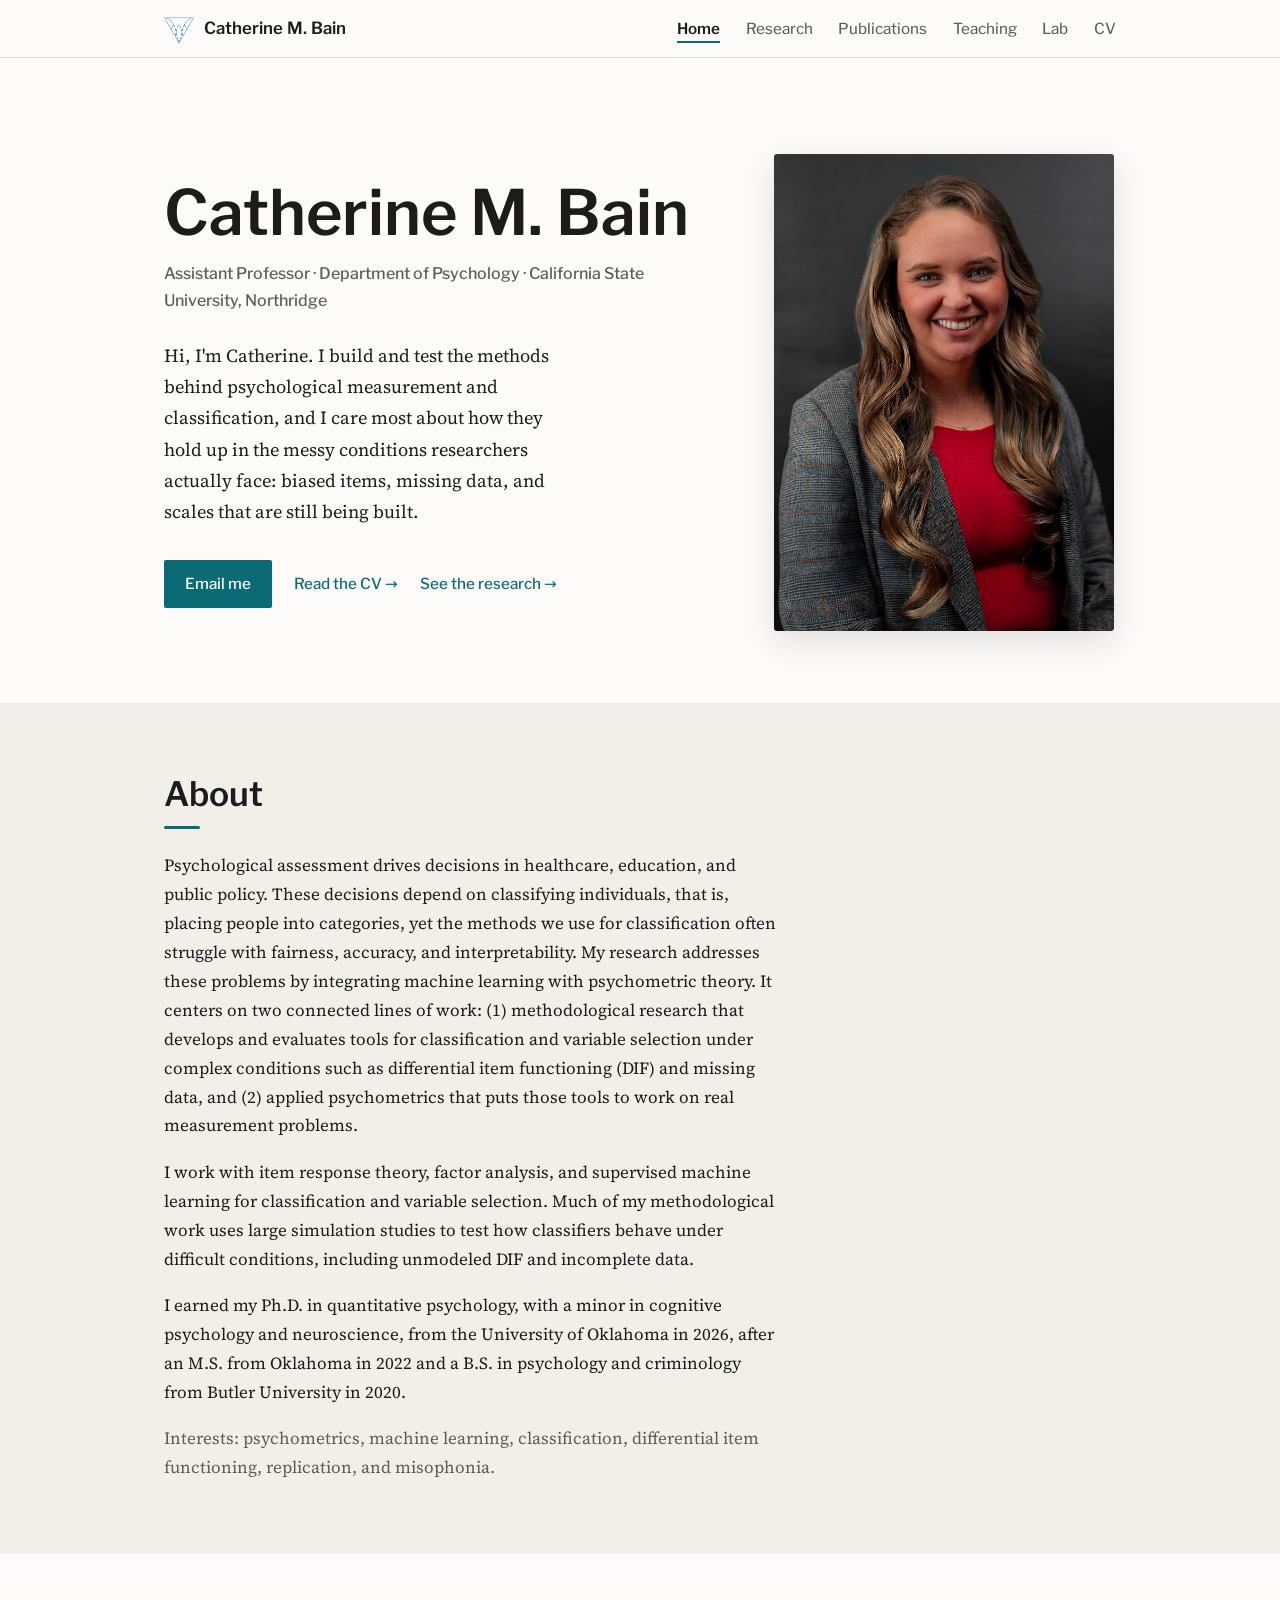
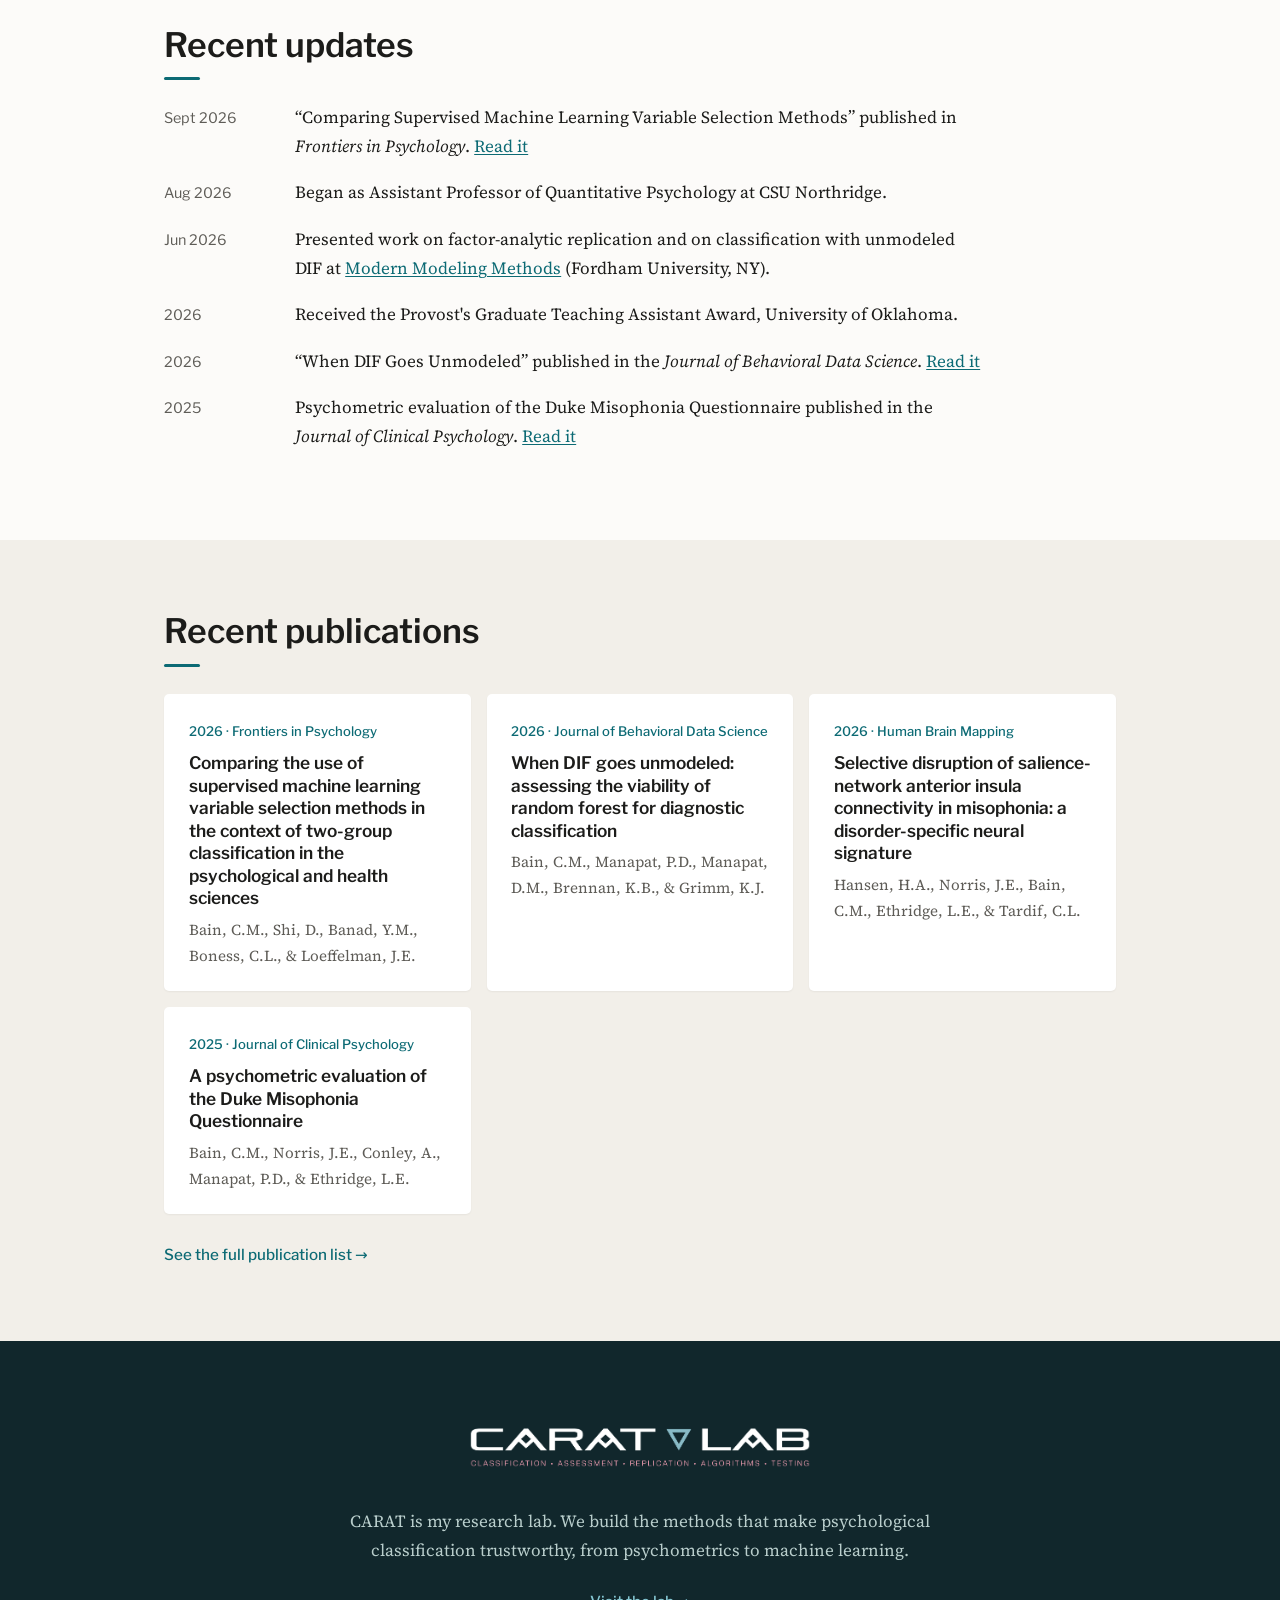
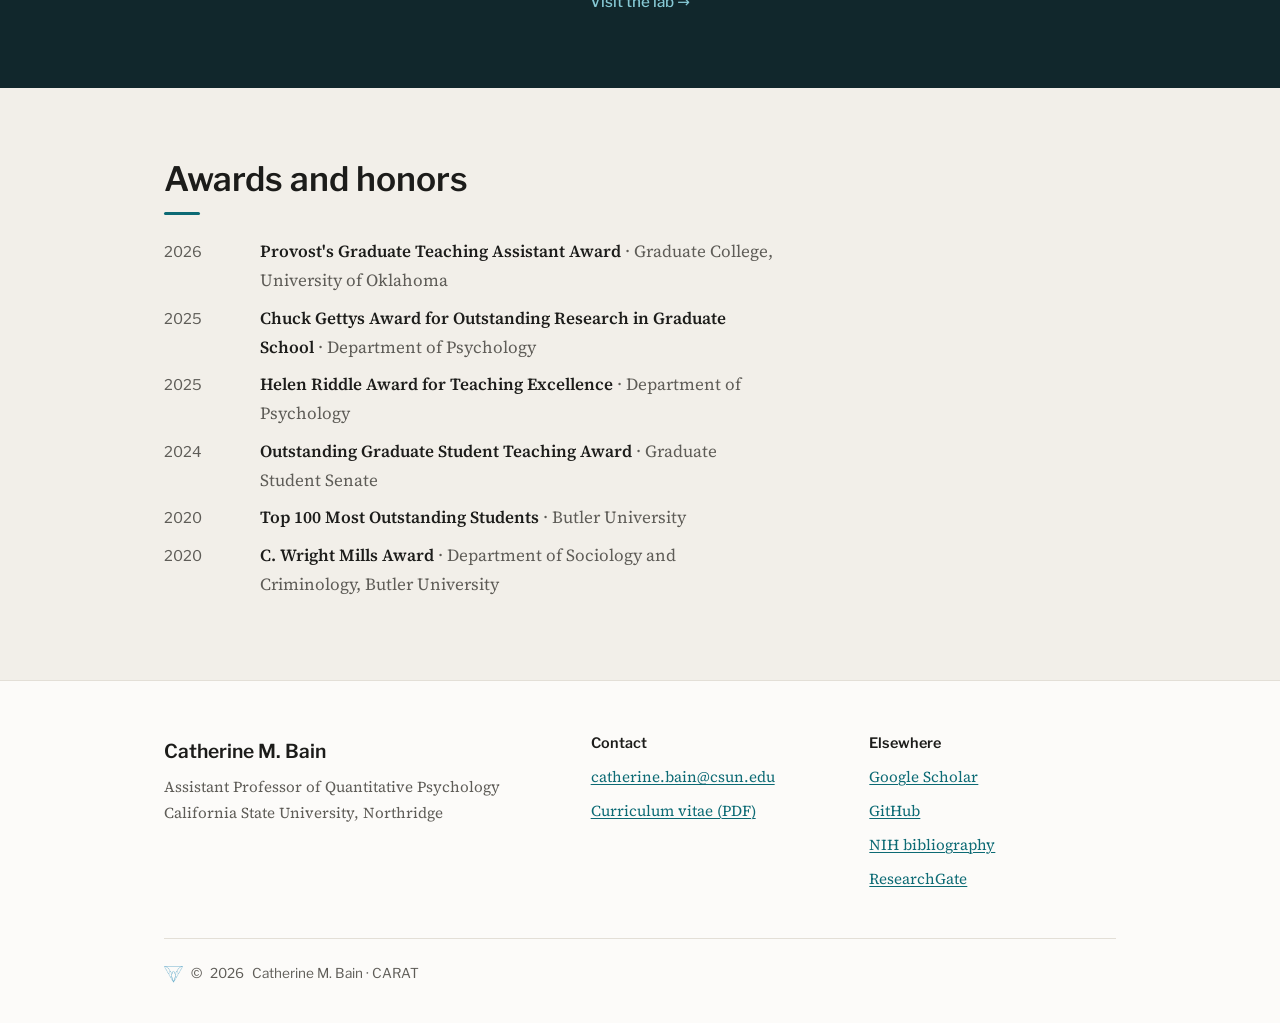
==== commit 6241b193: "simplification overhaul pt 2" ====
--- a/index.html
+++ b/index.html
@@ -5,7 +5,7 @@
   <meta name="viewport" content="width=device-width, initial-scale=1.0">
   <title>Catherine M. Bain — Quantitative Psychology</title>
   <meta name="description" content="Catherine M. Bain, Assistant Professor of Quantitative Psychology at California State University, Northridge. Psychometrics, machine learning, and psychological classification.">
-  <link rel="icon" href="assets/caratlab_triangle_only_ink.png" type="image/png">
+  <link rel="icon" href="assets/favicon.svg" type="image/svg+xml">
   <link rel="preconnect" href="https://fonts.googleapis.com">
   <link rel="preconnect" href="https://fonts.gstatic.com" crossorigin>
   <link href="https://fonts.googleapis.com/css2?family=Libre+Franklin:wght@400;500;600&family=Source+Serif+4:ital,opsz,wght@0,8..60,400;0,8..60,600;1,8..60,400&display=swap" rel="stylesheet">
@@ -20,7 +20,7 @@
       <div>
         <h1>Catherine M. Bain</h1>
         <p class="role">Assistant Professor &middot; Department of Psychology &middot; California State University, Northridge</p>
-        <p class="lede">I develop and evaluate methods for psychological classification and measurement, combining psychometric theory with machine learning. My work asks how these methods behave under the conditions researchers actually face: item bias, missing data, and scales that are still being built.</p>
+        <p class="lede">Hi, I'm Catherine. I build and test the methods behind psychological measurement and classification, and I care most about how they hold up in the messy conditions researchers actually face: biased items, missing data, and scales that are still being built.</p>
         <div class="actions">
           <a class="btn" href="mailto:catherine.bain@csun.edu">Email me</a>
           <a class="textlink" href="assets/Bain_CV.pdf" target="_blank" rel="noopener">Read the CV</a>
@@ -60,23 +60,23 @@
   <section class="section alt" id="selected">
     <div class="wrap">
       <h2>Recent publications</h2>
-      <div class="worklist">
-        <article class="work">
+      <div class="cards">
+        <article class="card">
           <span class="tag">2026 &middot; Frontiers in Psychology</span>
           <p class="ttl">Comparing the use of supervised machine learning variable selection methods in the context of two-group classification in the psychological and health sciences</p>
           <p class="meta"><span class="me">Bain, C.M.</span>, Shi, D., Banad, Y.M., Boness, C.L., &amp; Loeffelman, J.E.</p>
         </article>
-        <article class="work">
+        <article class="card">
           <span class="tag">2026 &middot; Journal of Behavioral Data Science</span>
           <p class="ttl">When DIF goes unmodeled: assessing the viability of random forest for diagnostic classification</p>
           <p class="meta"><span class="me">Bain, C.M.</span>, Manapat, P.D., Manapat, D.M., Brennan, K.B., &amp; Grimm, K.J.</p>
         </article>
-        <article class="work">
+        <article class="card">
           <span class="tag">2026 &middot; Human Brain Mapping</span>
           <p class="ttl">Selective disruption of salience-network anterior insula connectivity in misophonia: a disorder-specific neural signature</p>
           <p class="meta">Hansen, H.A., Norris, J.E., <span class="me">Bain, C.M.</span>, Ethridge, L.E., &amp; Tardif, C.L.</p>
         </article>
-        <article class="work">
+        <article class="card">
           <span class="tag">2025 &middot; Journal of Clinical Psychology</span>
           <p class="ttl">A psychometric evaluation of the Duke Misophonia Questionnaire</p>
           <p class="meta"><span class="me">Bain, C.M.</span>, Norris, J.E., Conley, A., Manapat, P.D., &amp; Ethridge, L.E.</p>
@@ -86,13 +86,11 @@
     </div>
   </section>
 
-  <section class="section lab-band" id="lab">
+  <section class="section brandpanel" id="lab">
     <div class="wrap">
-      <h2>CARAT</h2>
-      <p class="expand"><b>C</b>lassification &middot; <b>A</b>ssessment &middot; <b>R</b>eplication &middot; <b>A</b>lgorithms &middot; <b>T</b>esting</p>
-      <p class="prose" style="margin-inline:auto;">A research program on the methods that make psychological classification trustworthy, from psychometrics to machine learning.</p>
-      <img class="logo" src="assets/caratlab_triangle_only_ink.png" alt="CARAT lab mark" style="max-width:110px;">
-      <p style="margin-top:1.6rem;"><a class="textlink" href="lab.html">Visit the lab</a></p>
+      <img class="brand-logo" src="assets/carat-logo.png" alt="CARAT lab: Classification, Assessment, Replication, Algorithms, Testing">
+      <p class="prose" style="margin-top:1.4rem;">CARAT is my research lab. We build the methods that make psychological classification trustworthy, from psychometrics to machine learning.</p>
+      <p style="margin-top:1.4rem;"><a class="textlink" href="lab.html">Visit the lab</a></p>
     </div>
   </section>
 
--- a/css/style.css
+++ b/css/style.css
@@ -227,4 +227,39 @@
   .acronym .row { grid-template-columns: 1fr; gap: 0.4rem; }
 }
 
+/* ---------- style layer ---------- */
+
+/* short accent rule under major section headings */
+.section > .wrap > h2::after {
+  content: ""; display: block; width: 2.25rem; height: 3px;
+  background: var(--accent); border-radius: 2px; margin-top: 0.8rem;
+}
+
+/* soft filled cards (no borders) */
+.cards { display: grid; gap: 1rem; grid-template-columns: repeat(auto-fit, minmax(250px, 1fr)); margin-top: 1.7rem; }
+.card {
+  background: var(--surface); border-radius: 5px; padding: 1.4rem 1.55rem;
+  box-shadow: 0 1px 2px rgba(28,28,26,0.05);
+  transition: box-shadow .18s ease, transform .18s ease;
+}
+.section.alt .card { background: #fff; }
+.card:hover { box-shadow: 0 10px 28px rgba(28,28,26,0.10); transform: translateY(-2px); }
+.card .tag { font-family: var(--font-head); font-size: 0.82rem; font-weight: 500; color: var(--accent); }
+.card .ttl { font-family: var(--font-head); font-weight: 600; font-size: 1.08rem; line-height: 1.3; margin: 0.45rem 0 0.45rem; }
+.card .meta { margin: 0; color: var(--muted); font-size: 0.95rem; }
+
+/* deep-teal brand panel, where the CARAT logo belongs */
+.section.brandpanel { background: #11272C; color: #DCEAE9; text-align: center; }
+.section.brandpanel h2 { color: #fff; }
+.section.brandpanel h2::after { margin-inline: auto; }
+.section.brandpanel p { color: #B9CECC; margin-inline: auto; }
+.section.brandpanel a.textlink { color: #86C8D4; }
+.section.brandpanel a.textlink:hover { color: #BDE4EA; }
+.brand-logo { display: block; width: 480px; max-width: 100%; height: auto; margin: 0 auto; }
+.brand-logo.lockup { width: 280px; }
+
+/* teaching institution panels */
+.tgroup.panel { background: var(--surface); border-radius: 5px; padding: 1.5rem 1.8rem; margin-bottom: 1.1rem; }
+.tgroup.panel .trow { grid-template-columns: 8rem 1fr; }
+
 :focus-visible { outline: 2px solid var(--accent); outline-offset: 3px; border-radius: 2px; }
